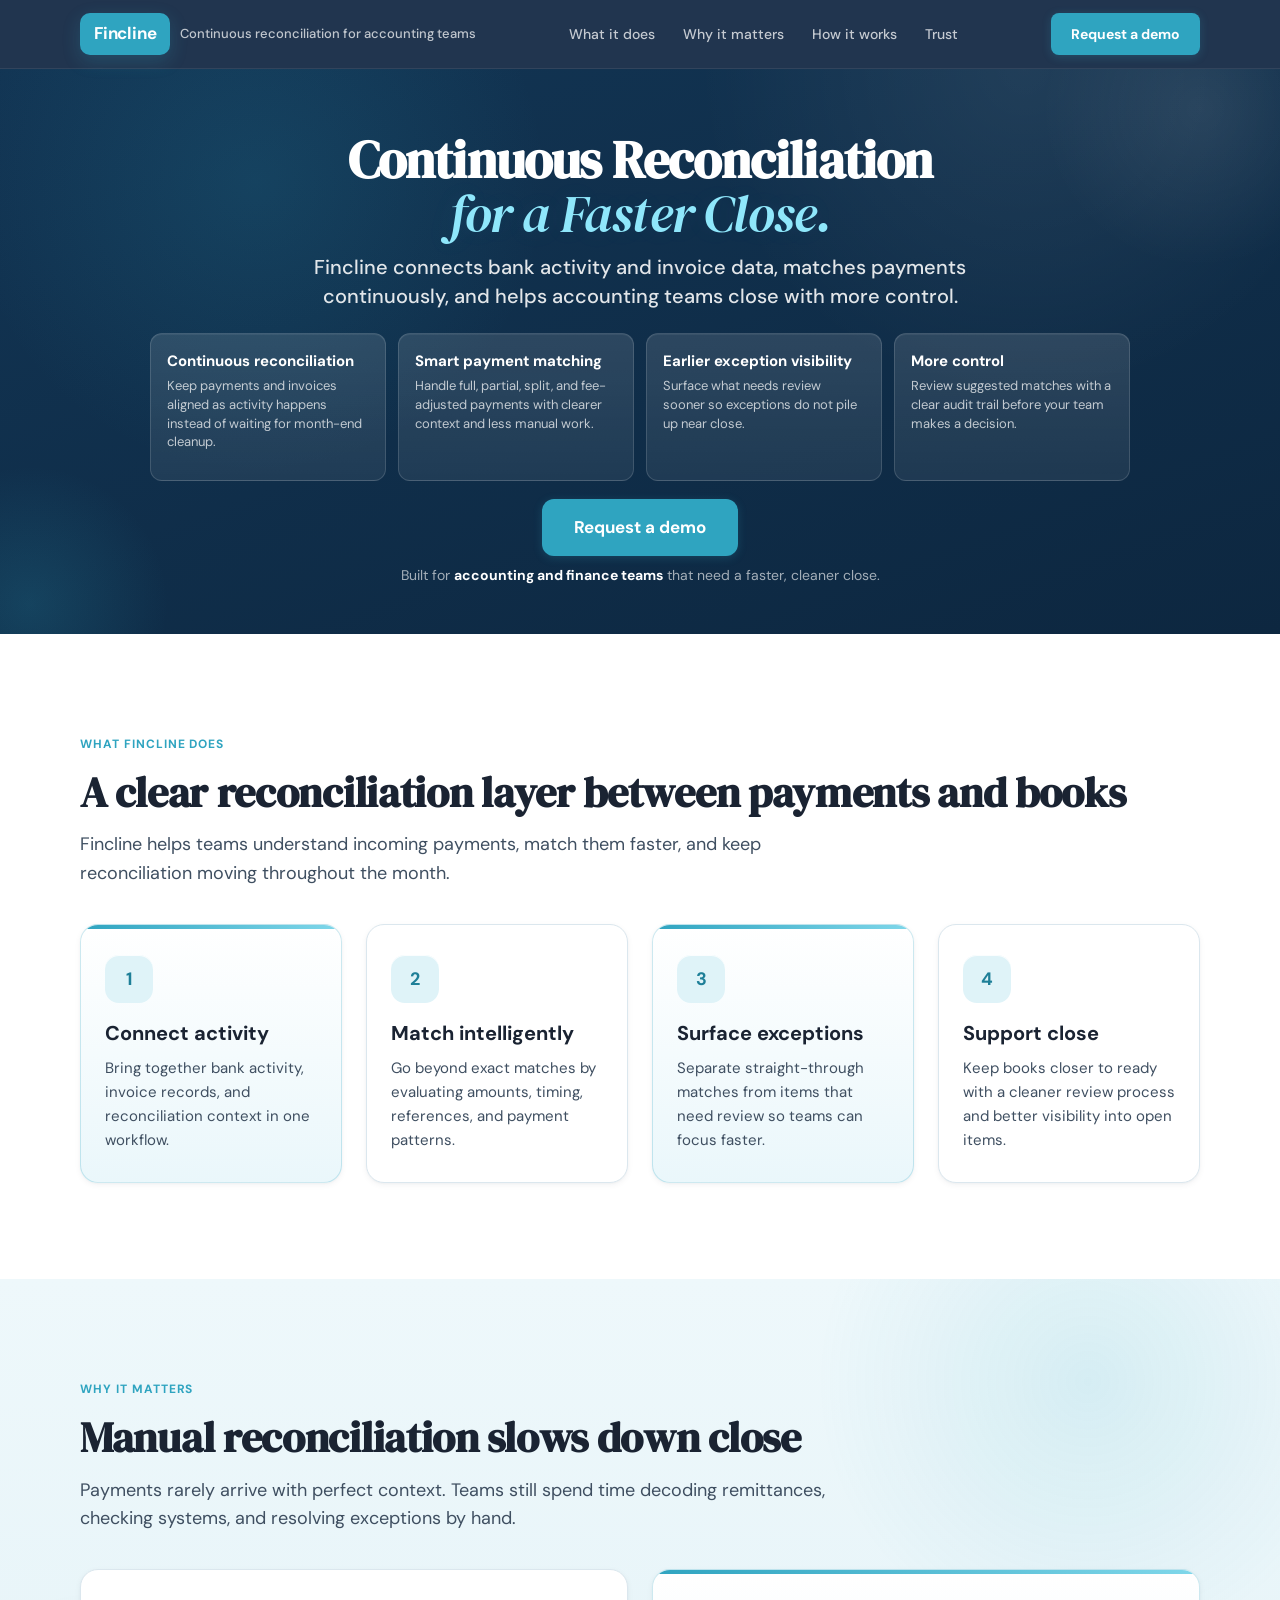
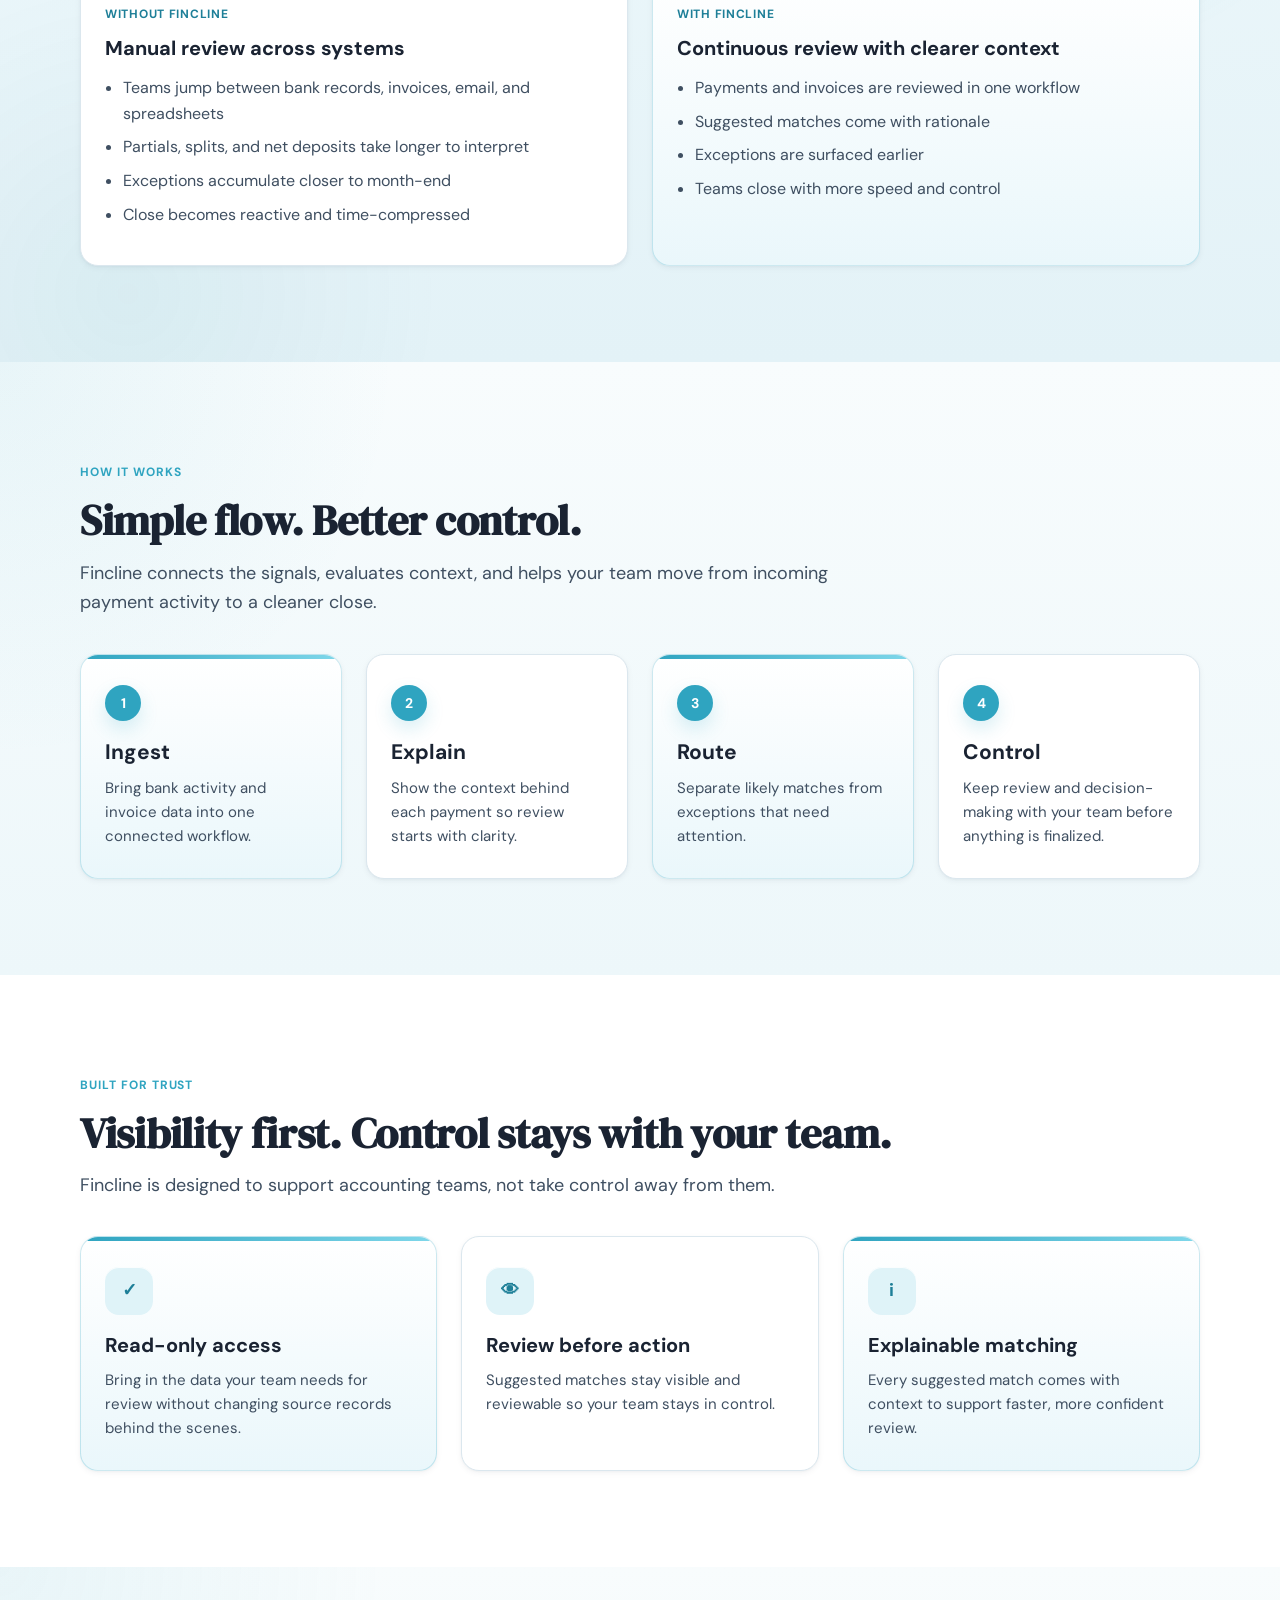
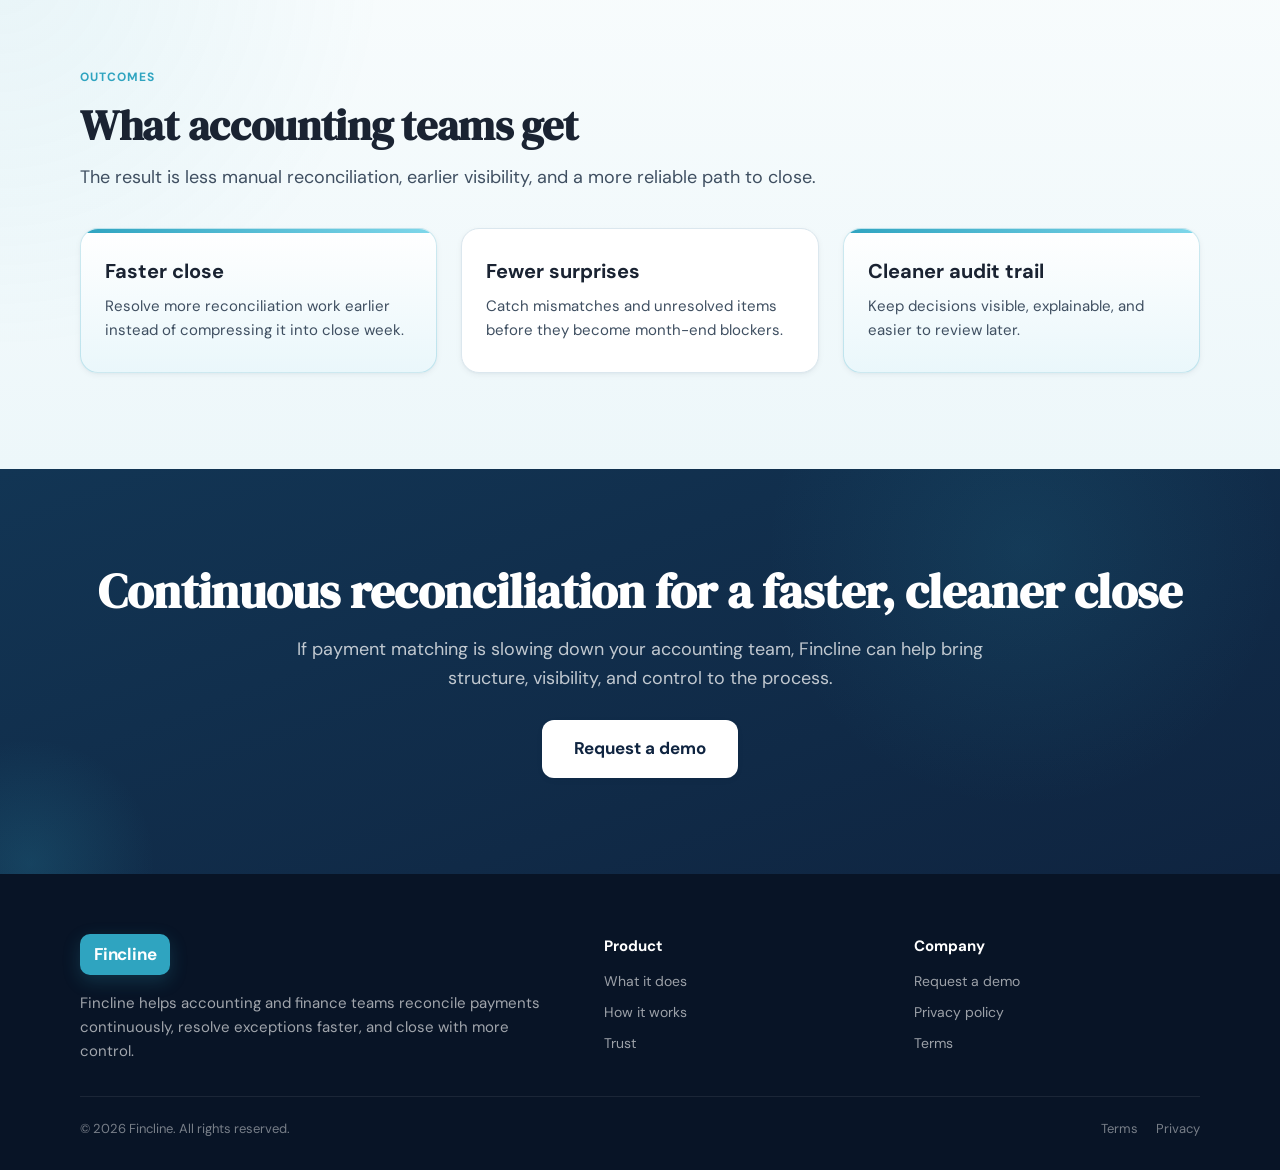
==== index.html @ 9a60cf8e "Update index.html" ====
<!DOCTYPE html>
<html lang="en">
<head>
  <meta charset="UTF-8">
  <meta name="viewport" content="width=device-width, initial-scale=1.0">
  <title>Fincline — Continuous reconciliation for accounting teams</title>
  <meta name="description" content="Fincline helps accounting and finance teams reconcile payments continuously, resolve exceptions faster, and close with more control.">
  <link rel="preconnect" href="https://fonts.googleapis.com">
  <link rel="preconnect" href="https://fonts.gstatic.com" crossorigin>
  <link href="https://fonts.googleapis.com/css2?family=DM+Sans:wght@300;400;500;600;700&family=DM+Serif+Display:ital@0;1&display=swap" rel="stylesheet">
  <style>
    :root {
      --primary:#2FA4C0;
      --primary-dark:#1E7F98;
      --primary-light:#E6F5F8;
      --primary-soft:#CDEAF1;
      --primary-soft-2:#F2FBFD;
      --primary-soft-3:#EAF7FB;

      --navy:#0f2440;
      --navy-2:#132b4b;
      --navy-3:#0d1f38;

      --white:#ffffff;
      --bg:#f7fafb;

      --text:#1a2332;
      --t2:#3f4f61;
      --t3:#6f8091;

      --border:#dbe7ee;
      --border-strong:#c8dbe5;

      --sh0:0 2px 6px rgba(11,31,55,.05),0 1px 2px rgba(11,31,55,.03);
      --sh1:0 10px 28px rgba(11,31,55,.10),0 4px 10px rgba(11,31,55,.05);
      --sh2:0 18px 42px rgba(11,31,55,.14),0 8px 20px rgba(11,31,55,.07);

      --r:12px;
      --r2:18px;
      --rs:8px;
      --max:1120px;
    }

    * { margin:0; padding:0; box-sizing:border-box; }
    html { scroll-behavior:smooth; }

    body {
      font-family:'DM Sans',-apple-system,BlinkMacSystemFont,'Segoe UI',sans-serif;
      color:var(--text);
      background:var(--white);
      font-size:16px;
      line-height:1.6;
      -webkit-font-smoothing:antialiased;
    }

    img { max-width:100%; display:block; }
    a { text-decoration:none; color:inherit; }

    .container { max-width:var(--max); margin:0 auto; }
    .section { padding:96px 5%; position:relative; }

    .section-alt {
      background:
        radial-gradient(circle at top left, rgba(47,164,192,.08), transparent 28%),
        linear-gradient(180deg, #f8fcfd 0%, #edf7fa 100%);
    }

    .section-highlight {
      background:
        radial-gradient(circle at 85% 15%, rgba(47,164,192,.12), transparent 22%),
        radial-gradient(circle at 10% 90%, rgba(30,127,152,.06), transparent 24%),
        linear-gradient(180deg, #eef8fb 0%, #e3f2f7 100%);
    }

    .section-label {
      display:inline-block;
      font-size:12px;
      font-weight:700;
      letter-spacing:.08em;
      text-transform:uppercase;
      color:var(--primary);
      margin-bottom:14px;
    }

    .section-h {
      font-family:'DM Serif Display',serif;
      font-size:42px;
      line-height:1.15;
      letter-spacing:-.3px;
      margin-bottom:14px;
      color:var(--text);
    }

    .section-sub {
      max-width:760px;
      font-size:18px;
      color:var(--t2);
    }

    nav {
      position:sticky;
      top:0;
      z-index:100;
      background:rgba(15,36,64,.92);
      backdrop-filter:blur(12px);
      border-bottom:1px solid rgba(255,255,255,.08);
      padding:0 5%;
    }

    .nav-inner {
      max-width:var(--max);
      margin:0 auto;
      height:68px;
      display:flex;
      align-items:center;
      justify-content:space-between;
      gap:24px;
    }

    .nav-logo {
      display:flex;
      align-items:center;
      gap:10px;
    }

    .nav-logo-pill {
      background:var(--primary);
      color:white;
      padding:7px 14px;
      border-radius:10px;
      font-size:17px;
      font-weight:700;
      letter-spacing:-.2px;
      box-shadow:0 6px 18px rgba(47,164,192,.22);
    }

    .nav-logo-text {
      color:rgba(255,255,255,.72);
      font-size:13px;
      font-weight:500;
    }

    .nav-links {
      display:flex;
      align-items:center;
      gap:28px;
    }

    .nav-links a {
      color:rgba(255,255,255,.74);
      font-size:14px;
      font-weight:500;
      transition:color .15s ease;
    }

    .nav-links a:hover { color:#fff; }

    .nav-cta {
      display:flex;
      align-items:center;
      gap:10px;
    }

    .btn {
      display:inline-flex;
      align-items:center;
      justify-content:center;
      gap:8px;
      padding:10px 20px;
      border-radius:var(--rs);
      font-size:14px;
      font-weight:700;
      border:none;
      transition:all .18s ease;
      cursor:pointer;
      font-family:'DM Sans',sans-serif;
      white-space:nowrap;
    }

    .btn-primary {
      background:var(--primary);
      color:#fff;
      box-shadow:0 2px 10px rgba(47,164,192,.22);
    }

    .btn-primary:hover {
      background:var(--primary-dark);
      transform:translateY(-1px);
      box-shadow:0 8px 22px rgba(47,164,192,.30);
    }

    .btn-light {
      background:#fff;
      color:var(--navy);
      box-shadow:var(--sh0);
    }

    .btn-light:hover {
      transform:translateY(-1px);
      box-shadow:var(--sh1);
    }

    .btn-xl { padding:15px 32px; font-size:17px; border-radius:var(--r); }

    .hero {
      padding:64px 5% 48px;
      background:
        radial-gradient(circle at 20% 20%, rgba(47,164,192,.14), transparent 26%),
        radial-gradient(circle at 80% 0%, rgba(255,255,255,.07), transparent 28%),
        linear-gradient(160deg, #123554 0%, #0d2740 100%);
      color:#fff;
      text-align:center;
      overflow:hidden;
      position:relative;
    }

    .hero:before {
      content:"";
      position:absolute;
      inset:auto auto -120px -120px;
      width:300px;
      height:300px;
      background:radial-gradient(circle, rgba(47,164,192,.18), transparent 65%);
      pointer-events:none;
    }

    .hero:after {
      content:"";
      position:absolute;
      top:-120px;
      right:-80px;
      width:320px;
      height:320px;
      background:radial-gradient(circle, rgba(255,255,255,.08), transparent 70%);
      pointer-events:none;
    }

    .hero-inner {
      max-width:980px;
      margin:0 auto;
      position:relative;
      z-index:1;
    }

    .hero h1 {
      font-family:'DM Serif Display',serif;
      font-size:52px;
      line-height:1.04;
      letter-spacing:-.8px;
      margin-bottom:12px;
      color:#fff;
      max-width:760px;
      margin-left:auto;
      margin-right:auto;
      text-wrap:balance;
    }

    .hero h1 em {
      font-style:italic;
      font-weight:400;
    }

    .hero-accent {
      display:inline-block;
      color:#8fe7fb;
      text-shadow:0 0 28px rgba(143,231,251,.08);
    }

    .hero-sub {
      max-width:760px;
      margin:0 auto 22px;
      font-size:20px;
      color:rgba(255,255,255,.88);
      font-weight:500;
      line-height:1.45;
    }

    .hero-sub strong { color:#fff; }

    .hero-stats {
      display:grid;
      grid-template-columns:repeat(4,1fr);
      gap:12px;
      max-width:980px;
      margin:0 auto 18px;
    }

    .stat-card {
      background:linear-gradient(180deg, rgba(255,255,255,.12) 0%, rgba(255,255,255,.07) 100%);
      border:1px solid rgba(255,255,255,.14);
      border-radius:var(--r);
      padding:18px 16px;
      text-align:left;
      box-shadow:inset 0 1px 0 rgba(255,255,255,.06);
      min-height:148px;
    }

    .stat-card h3 {
      color:#fff;
      font-size:15px;
      font-weight:700;
      margin-bottom:6px;
      line-height:1.25;
    }

    .stat-card p {
      color:rgba(255,255,255,.72);
      font-size:13px;
      line-height:1.45;
    }

    .hero-cta-lower {
      display:flex;
      flex-direction:column;
      align-items:center;
      justify-content:center;
      gap:10px;
      margin-top:6px;
    }

    .hero-note {
      color:rgba(255,255,255,.62);
      font-size:14px;
      line-height:1.4;
    }

    .hero-note strong {
      color:#fff;
      font-weight:700;
    }

    .grid-4,
    .grid-3,
    .footer-top,
    .compare-grid {
      display:grid;
      gap:24px;
      margin-top:36px;
    }

    .grid-4 { grid-template-columns:repeat(4,1fr); }
    .grid-3 { grid-template-columns:repeat(3,1fr); }
    .compare-grid { grid-template-columns:repeat(2,1fr); }

    .card,
    .compare-box {
      position:relative;
      overflow:hidden;
      transition:all .22s ease;
      background:#fff;
      border:1px solid var(--border);
      border-radius:var(--r2);
      padding:30px 24px;
      box-shadow:var(--sh0);
    }

    .card:hover,
    .compare-box:hover {
      box-shadow:var(--sh2);
      transform:translateY(-3px);
      border-color:rgba(47,164,192,.30);
    }

    .card-tint,
    .compare-tint {
      background:linear-gradient(180deg, #ffffff 0%, var(--primary-soft-3) 100%);
      border-color:rgba(47,164,192,.24);
    }

    .card-tint:before,
    .compare-tint:before {
      content:"";
      position:absolute;
      top:0;
      left:0;
      right:0;
      height:4px;
      background:linear-gradient(90deg, var(--primary) 0%, #7fd7ea 100%);
    }

    .card-icon {
      width:48px;
      height:48px;
      border-radius:14px;
      background:#dff3f8;
      color:var(--primary-dark);
      display:flex;
      align-items:center;
      justify-content:center;
      font-size:18px;
      margin-bottom:18px;
      font-weight:700;
      box-shadow:inset 0 1px 0 rgba(255,255,255,.85);
    }

    .card h3,
    .compare-box h3 {
      font-size:20px;
      line-height:1.25;
      margin-bottom:10px;
      color:var(--text);
    }

    .card p,
    .compare-box p {
      color:var(--t2);
      font-size:15px;
    }

    .steps-row {
      display:grid;
      grid-template-columns:repeat(4,1fr);
      gap:24px;
      margin-top:38px;
    }

    .step {
      background:#fff;
      border:1px solid var(--border);
      border-radius:var(--r2);
      padding:30px 24px;
      box-shadow:var(--sh0);
      transition:all .22s ease;
      position:relative;
      overflow:hidden;
    }

    .step:hover {
      box-shadow:var(--sh2);
      transform:translateY(-3px);
      border-color:rgba(47,164,192,.30);
    }

    .step.step-tint {
      background:linear-gradient(180deg, #ffffff 0%, var(--primary-soft-3) 100%);
      border-color:rgba(47,164,192,.24);
    }

    .step.step-tint:before {
      content:"";
      position:absolute;
      top:0;
      left:0;
      right:0;
      height:4px;
      background:linear-gradient(90deg, var(--primary) 0%, #7fd7ea 100%);
    }

    .step-num {
      width:36px;
      height:36px;
      border-radius:999px;
      background:var(--primary);
      color:#fff;
      display:flex;
      align-items:center;
      justify-content:center;
      font-size:14px;
      font-weight:700;
      margin-bottom:18px;
      box-shadow:0 8px 18px rgba(47,164,192,.18);
    }

    .step h3 {
      font-size:21px;
      margin-bottom:10px;
      line-height:1.25;
    }

    .step p {
      color:var(--t2);
      font-size:15px;
    }

    .compare-tag {
      display:inline-block;
      font-size:12px;
      font-weight:700;
      letter-spacing:.06em;
      text-transform:uppercase;
      margin-bottom:12px;
      color:var(--primary-dark);
    }

    .compare-box ul {
      padding-left:18px;
      margin-top:14px;
      color:var(--t2);
    }

    .compare-box li {
      margin-bottom:8px;
    }

    .cta-band {
      padding:96px 5%;
      background:
        radial-gradient(circle at 80% 20%, rgba(47,164,192,.12), transparent 24%),
        linear-gradient(160deg, #123554 0%, #0f2440 100%);
      color:#fff;
      text-align:center;
      position:relative;
      overflow:hidden;
    }

    .cta-band:before {
      content:"";
      position:absolute;
      left:-100px;
      bottom:-120px;
      width:260px;
      height:260px;
      background:radial-gradient(circle, rgba(47,164,192,.18), transparent 68%);
      pointer-events:none;
    }

    .cta-band h2 {
      font-family:'DM Serif Display',serif;
      font-size:48px;
      line-height:1.12;
      margin-bottom:16px;
      position:relative;
      z-index:1;
    }

    .cta-band p {
      max-width:700px;
      margin:0 auto 28px;
      color:rgba(255,255,255,.74);
      font-size:18px;
      position:relative;
      z-index:1;
    }

    .cta-band .btn {
      position:relative;
      z-index:1;
    }

    footer {
      background:#081426;
      color:#fff;
      padding:60px 5% 30px;
    }

    .footer-inner {
      max-width:var(--max);
      margin:0 auto;
    }

    .footer-top {
      grid-template-columns:1.4fr .8fr .8fr;
      align-items:start;
      margin-top:0;
      margin-bottom:32px;
    }

    .footer-brand p {
      max-width:460px;
      margin-top:16px;
      color:rgba(255,255,255,.62);
      font-size:15px;
    }

    .footer-links h4 {
      font-size:15px;
      margin-bottom:12px;
      color:#fff;
    }

    .footer-links a {
      display:block;
      color:rgba(255,255,255,.6);
      margin-bottom:9px;
      font-size:14px;
      transition:color .15s ease;
    }

    .footer-links a:hover { color:#fff; }

    .footer-bottom {
      border-top:1px solid rgba(255,255,255,.08);
      padding-top:22px;
      display:flex;
      align-items:center;
      justify-content:space-between;
      gap:14px;
      flex-wrap:wrap;
      color:rgba(255,255,255,.45);
      font-size:13px;
    }

    .footer-bottom-links {
      display:flex;
      gap:18px;
      flex-wrap:wrap;
    }

    @media (max-width:1024px) {
      .hero h1 { font-size:46px; }
      .hero-stats,
      .grid-4,
      .grid-3,
      .steps-row,
      .footer-top,
      .compare-grid { grid-template-columns:1fr 1fr; }
    }

    @media (max-width:768px) {
      nav { padding:0 4%; }
      .nav-links,
      .nav-logo-text { display:none; }

      .section,
      .cta-band,
      .hero {
        padding-left:4%;
        padding-right:4%;
      }

      .section {
        padding-top:76px;
        padding-bottom:76px;
      }

      .hero {
        padding-top:56px;
        padding-bottom:44px;
      }

      .hero h1 { font-size:36px; }
      .hero-sub { font-size:18px; }
      .section-sub,
      .cta-band p { font-size:17px; }
      .section-h,
      .cta-band h2 { font-size:34px; }

      .hero-stats,
      .grid-4,
      .grid-3,
      .steps-row,
      .footer-top,
      .compare-grid { grid-template-columns:1fr; }

      .hero-cta-lower .btn { width:100%; }

      .stat-card {
        min-height:auto;
        padding:18px 16px;
      }
    }
  </style>
</head>
<body>

  <nav>
    <div class="nav-inner">
      <a href="index.html" class="nav-logo" aria-label="Fincline home">
        <span class="nav-logo-pill">Fincline</span>
        <span class="nav-logo-text">Continuous reconciliation for accounting teams</span>
      </a>
      <div class="nav-links">
        <a href="#what">What it does</a>
        <a href="#why">Why it matters</a>
        <a href="#how">How it works</a>
        <a href="#trust">Trust</a>
      </div>
      <div class="nav-cta">
        <a href="mailto:hello@fincline.com" class="btn btn-primary">Request a demo</a>
      </div>
    </div>
  </nav>

  <header class="hero">
    <div class="hero-inner">
      <h1>
        Continuous Reconciliation<br>
        <span class="hero-accent"><em>for a Faster Close.</em></span>
      </h1>

      <p class="hero-sub">
        Fincline connects bank activity and invoice data, matches payments continuously, and helps accounting teams close with more control.
      </p>

      <div class="hero-stats">
        <div class="stat-card">
          <h3>Continuous reconciliation</h3>
          <p>Keep payments and invoices aligned as activity happens instead of waiting for month-end cleanup.</p>
        </div>
        <div class="stat-card">
          <h3>Smart payment matching</h3>
          <p>Handle full, partial, split, and fee-adjusted payments with clearer context and less manual work.</p>
        </div>
        <div class="stat-card">
          <h3>Earlier exception visibility</h3>
          <p>Surface what needs review sooner so exceptions do not pile up near close.</p>
        </div>
        <div class="stat-card">
          <h3>More control</h3>
          <p>Review suggested matches with a clear audit trail before your team makes a decision.</p>
        </div>
      </div>

      <div class="hero-cta-lower">
        <a href="mailto:hello@fincline.com" class="btn btn-primary btn-xl">Request a demo</a>
        <div class="hero-note">
          Built for <strong>accounting and finance teams</strong> that need a faster, cleaner close.
        </div>
      </div>
    </div>
  </header>

  <section class="section" id="what">
    <div class="container">
      <div class="section-label">What Fincline Does</div>
      <h2 class="section-h">A clear reconciliation layer between payments and books</h2>
      <p class="section-sub">
        Fincline helps teams understand incoming payments, match them faster, and keep reconciliation moving throughout the month.
      </p>

      <div class="grid-4">
        <div class="card card-tint">
          <div class="card-icon">1</div>
          <h3>Connect activity</h3>
          <p>Bring together bank activity, invoice records, and reconciliation context in one workflow.</p>
        </div>
        <div class="card">
          <div class="card-icon">2</div>
          <h3>Match intelligently</h3>
          <p>Go beyond exact matches by evaluating amounts, timing, references, and payment patterns.</p>
        </div>
        <div class="card card-tint">
          <div class="card-icon">3</div>
          <h3>Surface exceptions</h3>
          <p>Separate straight-through matches from items that need review so teams can focus faster.</p>
        </div>
        <div class="card">
          <div class="card-icon">4</div>
          <h3>Support close</h3>
          <p>Keep books closer to ready with a cleaner review process and better visibility into open items.</p>
        </div>
      </div>
    </div>
  </section>

  <section class="section section-highlight" id="why">
    <div class="container">
      <div class="section-label">Why It Matters</div>
      <h2 class="section-h">Manual reconciliation slows down close</h2>
      <p class="section-sub">
        Payments rarely arrive with perfect context. Teams still spend time decoding remittances, checking systems, and resolving exceptions by hand.
      </p>

      <div class="compare-grid">
        <div class="compare-box">
          <span class="compare-tag">Without Fincline</span>
          <h3>Manual review across systems</h3>
          <ul>
            <li>Teams jump between bank records, invoices, email, and spreadsheets</li>
            <li>Partials, splits, and net deposits take longer to interpret</li>
            <li>Exceptions accumulate closer to month-end</li>
            <li>Close becomes reactive and time-compressed</li>
          </ul>
        </div>
        <div class="compare-box compare-tint">
          <span class="compare-tag">With Fincline</span>
          <h3>Continuous review with clearer context</h3>
          <ul>
            <li>Payments and invoices are reviewed in one workflow</li>
            <li>Suggested matches come with rationale</li>
            <li>Exceptions are surfaced earlier</li>
            <li>Teams close with more speed and control</li>
          </ul>
        </div>
      </div>
    </div>
  </section>

  <section class="section section-alt" id="how">
    <div class="container">
      <div class="section-label">How It Works</div>
      <h2 class="section-h">Simple flow. Better control.</h2>
      <p class="section-sub">
        Fincline connects the signals, evaluates context, and helps your team move from incoming payment activity to a cleaner close.
      </p>

      <div class="steps-row">
        <div class="step step-tint">
          <div class="step-num">1</div>
          <h3>Ingest</h3>
          <p>Bring bank activity and invoice data into one connected workflow.</p>
        </div>
        <div class="step">
          <div class="step-num">2</div>
          <h3>Explain</h3>
          <p>Show the context behind each payment so review starts with clarity.</p>
        </div>
        <div class="step step-tint">
          <div class="step-num">3</div>
          <h3>Route</h3>
          <p>Separate likely matches from exceptions that need attention.</p>
        </div>
        <div class="step">
          <div class="step-num">4</div>
          <h3>Control</h3>
          <p>Keep review and decision-making with your team before anything is finalized.</p>
        </div>
      </div>
    </div>
  </section>

  <section class="section" id="trust">
    <div class="container">
      <div class="section-label">Built for Trust</div>
      <h2 class="section-h">Visibility first. Control stays with your team.</h2>
      <p class="section-sub">
        Fincline is designed to support accounting teams, not take control away from them.
      </p>

      <div class="grid-3">
        <div class="card card-tint">
          <div class="card-icon">✓</div>
          <h3>Read-only access</h3>
          <p>Bring in the data your team needs for review without changing source records behind the scenes.</p>
        </div>
        <div class="card">
          <div class="card-icon">👁</div>
          <h3>Review before action</h3>
          <p>Suggested matches stay visible and reviewable so your team stays in control.</p>
        </div>
        <div class="card card-tint">
          <div class="card-icon">i</div>
          <h3>Explainable matching</h3>
          <p>Every suggested match comes with context to support faster, more confident review.</p>
        </div>
      </div>
    </div>
  </section>

  <section class="section section-alt" id="outcomes">
    <div class="container">
      <div class="section-label">Outcomes</div>
      <h2 class="section-h">What accounting teams get</h2>
      <p class="section-sub">
        The result is less manual reconciliation, earlier visibility, and a more reliable path to close.
      </p>

      <div class="grid-3">
        <div class="card card-tint">
          <h3>Faster close</h3>
          <p>Resolve more reconciliation work earlier instead of compressing it into close week.</p>
        </div>
        <div class="card">
          <h3>Fewer surprises</h3>
          <p>Catch mismatches and unresolved items before they become month-end blockers.</p>
        </div>
        <div class="card card-tint">
          <h3>Cleaner audit trail</h3>
          <p>Keep decisions visible, explainable, and easier to review later.</p>
        </div>
      </div>
    </div>
  </section>

  <section class="cta-band">
    <h2>Continuous reconciliation for a faster, cleaner close</h2>
    <p>
      If payment matching is slowing down your accounting team, Fincline can help bring structure, visibility, and control to the process.
    </p>
    <a href="mailto:hello@fincline.com" class="btn btn-light btn-xl">Request a demo</a>
  </section>

  <footer>
    <div class="footer-inner">
      <div class="footer-top">
        <div class="footer-brand">
          <div class="nav-logo-pill" style="display:inline-block;">Fincline</div>
          <p>
            Fincline helps accounting and finance teams reconcile payments continuously, resolve exceptions faster, and close with more control.
          </p>
        </div>
        <div class="footer-links">
          <h4>Product</h4>
          <a href="#what">What it does</a>
          <a href="#how">How it works</a>
          <a href="#trust">Trust</a>
        </div>
        <div class="footer-links">
          <h4>Company</h4>
          <a href="mailto:hello@fincline.com">Request a demo</a>
          <a href="#">Privacy policy</a>
          <a href="#">Terms</a>
        </div>
      </div>

      <div class="footer-bottom">
        <span>© 2026 Fincline. All rights reserved.</span>
        <div class="footer-bottom-links">
          <a href="#">Terms</a>
          <a href="#">Privacy</a>
        </div>
      </div>
    </div>
  </footer>

</body>
</html>
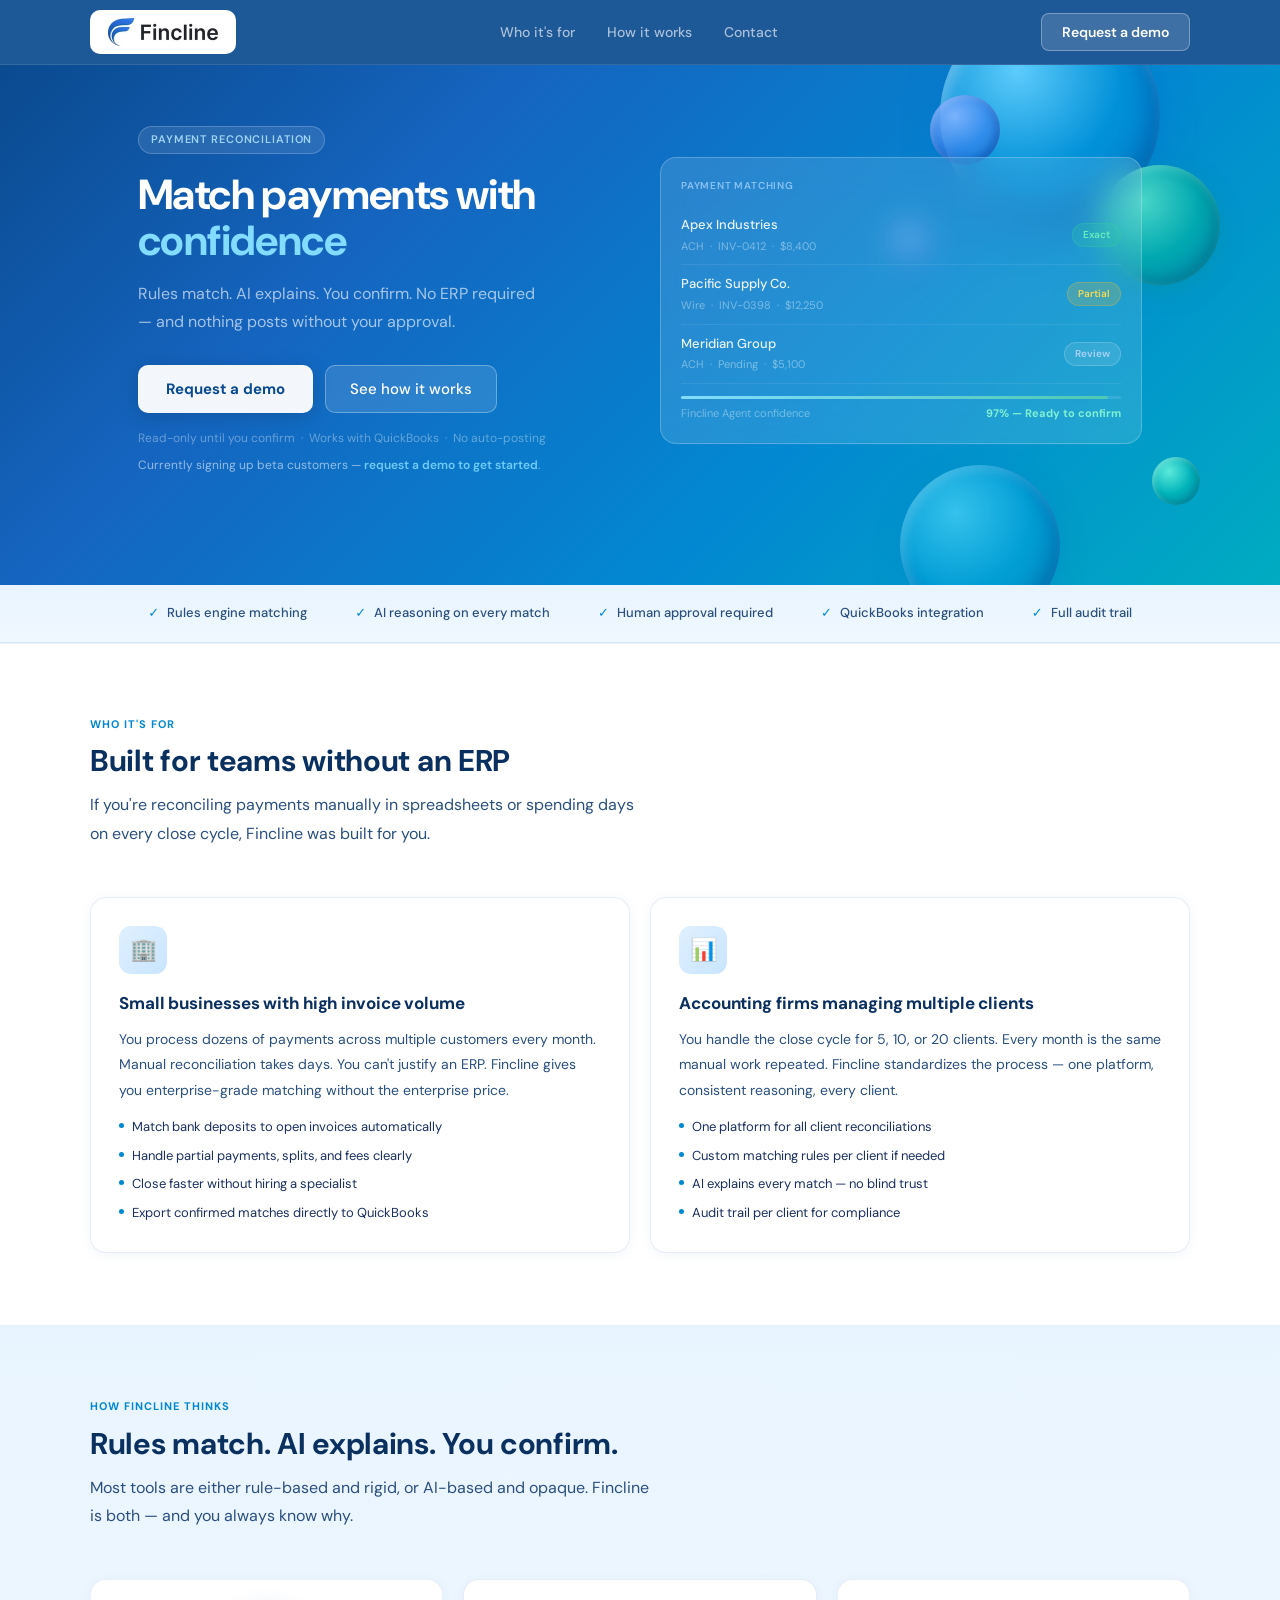
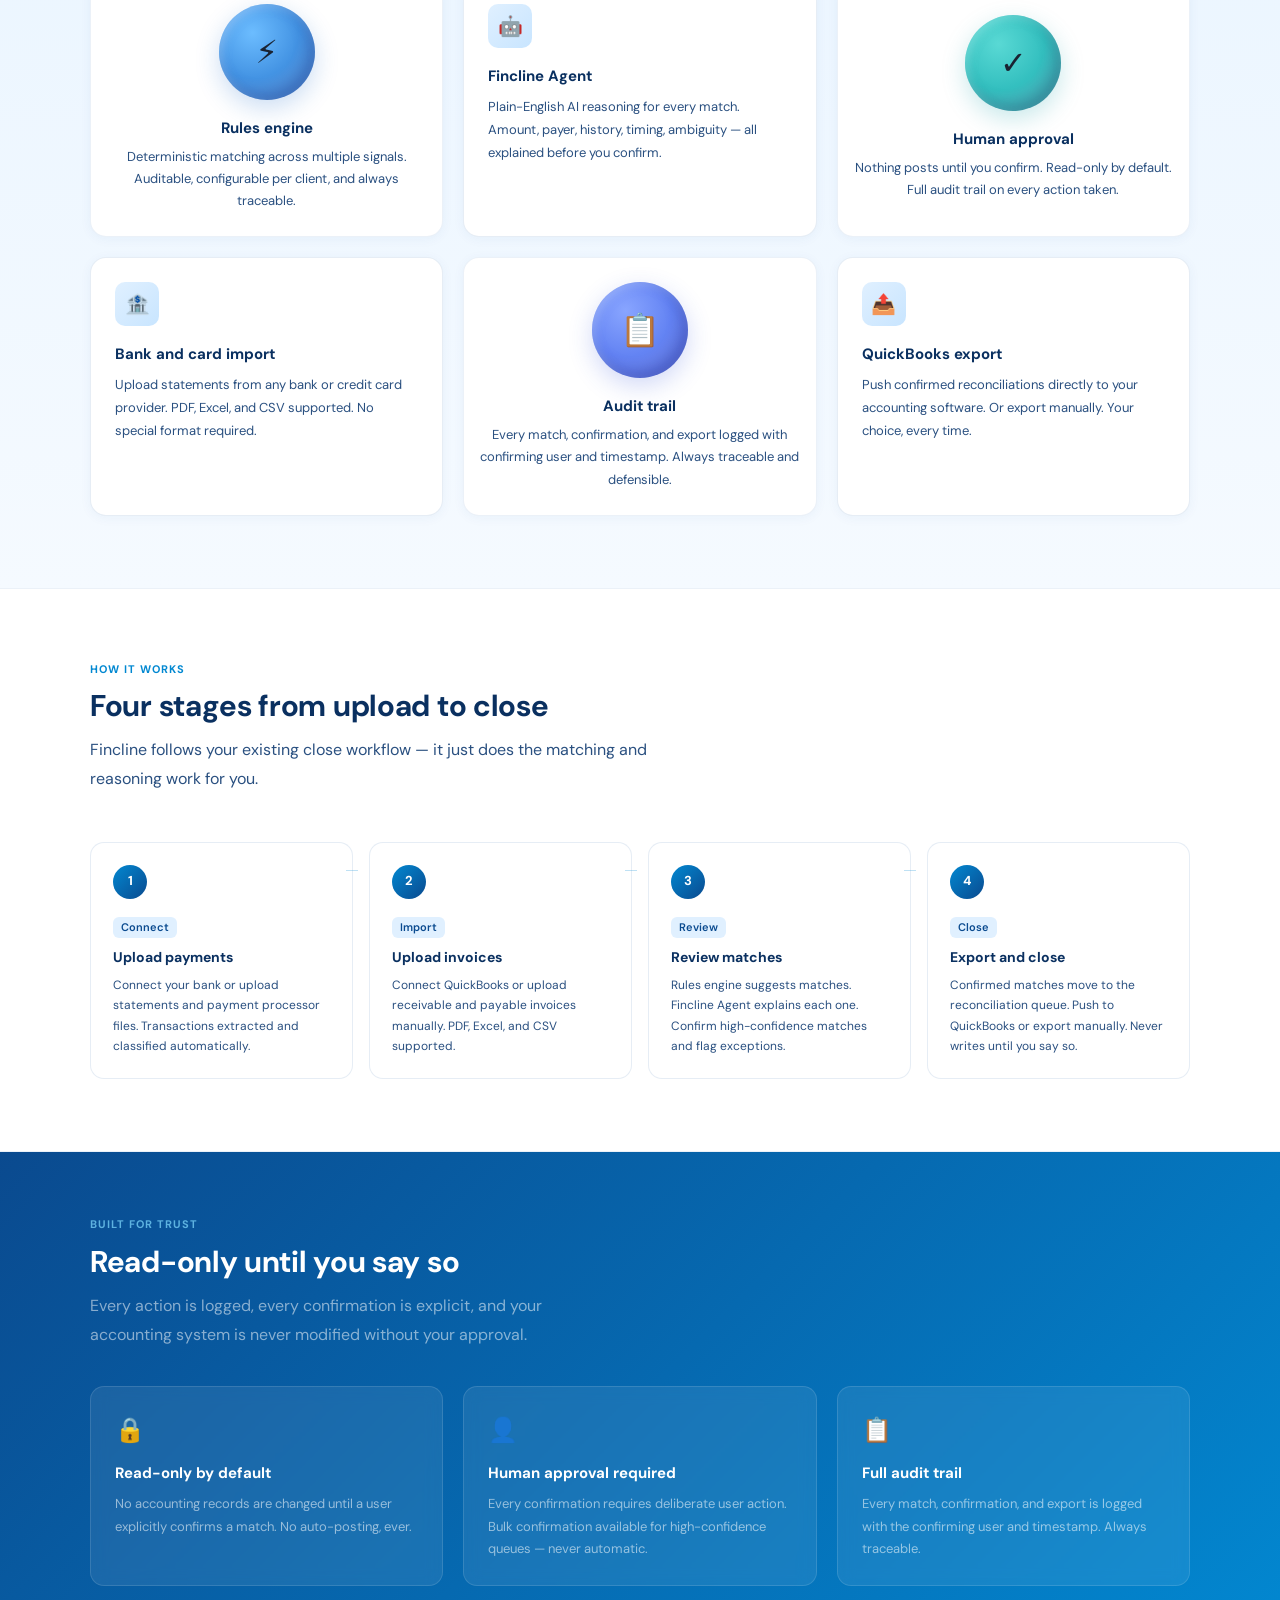
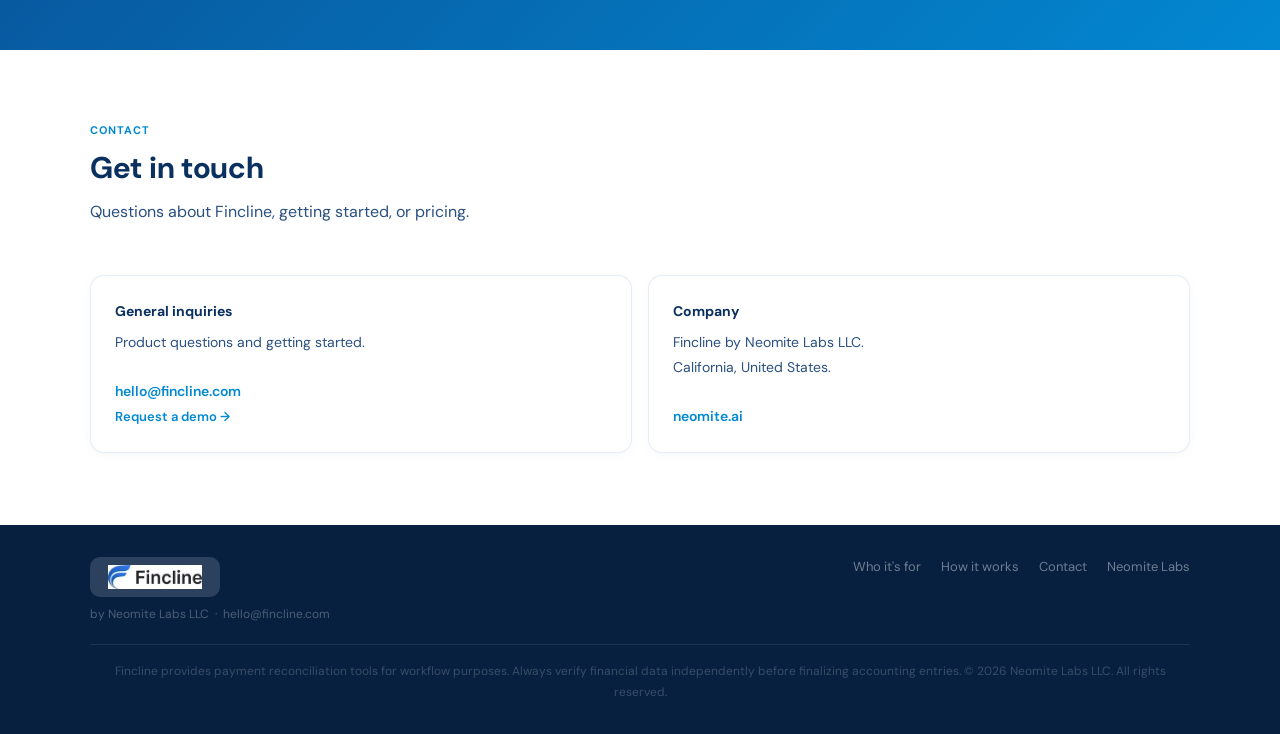
==== commit 0935b4ee: "Add files via upload" ====
--- a/index.html
+++ b/index.html
@@ -1,907 +1,414 @@
 <!DOCTYPE html>
 <html lang="en">
 <head>
-  <meta charset="UTF-8">
-  <meta name="viewport" content="width=device-width, initial-scale=1.0">
-  <title>Fincline — Continuous reconciliation for accounting teams</title>
-  <meta name="description" content="Fincline helps accounting and finance teams reconcile payments continuously, resolve exceptions faster, and close with more control.">
-  <link rel="preconnect" href="https://fonts.googleapis.com">
-  <link rel="preconnect" href="https://fonts.gstatic.com" crossorigin>
-  <link href="https://fonts.googleapis.com/css2?family=DM+Sans:wght@300;400;500;600;700&family=DM+Serif+Display:ital@0;1&display=swap" rel="stylesheet">
-  <style>
-    :root {
-      --primary:#2FA4C0;
-      --primary-dark:#1E7F98;
-      --primary-light:#E6F5F8;
-      --primary-soft:#CDEAF1;
-      --primary-soft-2:#F2FBFD;
-      --primary-soft-3:#EAF7FB;
-
-      --navy:#0f2440;
-      --navy-2:#132b4b;
-      --navy-3:#0d1f38;
-
-      --white:#ffffff;
-      --bg:#f7fafb;
-
-      --text:#1a2332;
-      --t2:#3f4f61;
-      --t3:#6f8091;
-
-      --border:#dbe7ee;
-      --border-strong:#c8dbe5;
-
-      --sh0:0 2px 6px rgba(11,31,55,.05),0 1px 2px rgba(11,31,55,.03);
-      --sh1:0 10px 28px rgba(11,31,55,.10),0 4px 10px rgba(11,31,55,.05);
-      --sh2:0 18px 42px rgba(11,31,55,.14),0 8px 20px rgba(11,31,55,.07);
-
-      --r:12px;
-      --r2:18px;
-      --rs:8px;
-      --max:1120px;
-    }
-
-    * { margin:0; padding:0; box-sizing:border-box; }
-    html { scroll-behavior:smooth; }
-
-    body {
-      font-family:'DM Sans',-apple-system,BlinkMacSystemFont,'Segoe UI',sans-serif;
-      color:var(--text);
-      background:var(--white);
-      font-size:16px;
-      line-height:1.6;
-      -webkit-font-smoothing:antialiased;
-    }
-
-    img { max-width:100%; display:block; }
-    a { text-decoration:none; color:inherit; }
-
-    .container { max-width:var(--max); margin:0 auto; }
-    .section { padding:96px 5%; position:relative; }
-
-    .section-alt {
-      background:
-        radial-gradient(circle at top left, rgba(47,164,192,.08), transparent 28%),
-        linear-gradient(180deg, #f8fcfd 0%, #edf7fa 100%);
-    }
-
-    .section-highlight {
-      background:
-        radial-gradient(circle at 85% 15%, rgba(47,164,192,.12), transparent 22%),
-        radial-gradient(circle at 10% 90%, rgba(30,127,152,.06), transparent 24%),
-        linear-gradient(180deg, #eef8fb 0%, #e3f2f7 100%);
-    }
-
-    .section-label {
-      display:inline-block;
-      font-size:12px;
-      font-weight:700;
-      letter-spacing:.08em;
-      text-transform:uppercase;
-      color:var(--primary);
-      margin-bottom:14px;
-    }
-
-    .section-h {
-      font-family:'DM Serif Display',serif;
-      font-size:42px;
-      line-height:1.15;
-      letter-spacing:-.3px;
-      margin-bottom:14px;
-      color:var(--text);
-    }
-
-    .section-sub {
-      max-width:760px;
-      font-size:18px;
-      color:var(--t2);
-    }
-
-    nav {
-      position:sticky;
-      top:0;
-      z-index:100;
-      background:rgba(15,36,64,.92);
-      backdrop-filter:blur(12px);
-      border-bottom:1px solid rgba(255,255,255,.08);
-      padding:0 5%;
-    }
-
-    .nav-inner {
-      max-width:var(--max);
-      margin:0 auto;
-      height:68px;
-      display:flex;
-      align-items:center;
-      justify-content:space-between;
-      gap:24px;
-    }
-
-    .nav-logo {
-      display:flex;
-      align-items:center;
-      gap:10px;
-    }
-
-    .nav-logo-pill {
-      background:var(--primary);
-      color:white;
-      padding:7px 14px;
-      border-radius:10px;
-      font-size:17px;
-      font-weight:700;
-      letter-spacing:-.2px;
-      box-shadow:0 6px 18px rgba(47,164,192,.22);
-    }
-
-    .nav-logo-text {
-      color:rgba(255,255,255,.72);
-      font-size:13px;
-      font-weight:500;
-    }
-
-    .nav-links {
-      display:flex;
-      align-items:center;
-      gap:28px;
-    }
-
-    .nav-links a {
-      color:rgba(255,255,255,.74);
-      font-size:14px;
-      font-weight:500;
-      transition:color .15s ease;
-    }
-
-    .nav-links a:hover { color:#fff; }
-
-    .nav-cta {
-      display:flex;
-      align-items:center;
-      gap:10px;
-    }
-
-    .btn {
-      display:inline-flex;
-      align-items:center;
-      justify-content:center;
-      gap:8px;
-      padding:10px 20px;
-      border-radius:var(--rs);
-      font-size:14px;
-      font-weight:700;
-      border:none;
-      transition:all .18s ease;
-      cursor:pointer;
-      font-family:'DM Sans',sans-serif;
-      white-space:nowrap;
-    }
-
-    .btn-primary {
-      background:var(--primary);
-      color:#fff;
-      box-shadow:0 2px 10px rgba(47,164,192,.22);
-    }
-
-    .btn-primary:hover {
-      background:var(--primary-dark);
-      transform:translateY(-1px);
-      box-shadow:0 8px 22px rgba(47,164,192,.30);
-    }
-
-    .btn-light {
-      background:#fff;
-      color:var(--navy);
-      box-shadow:var(--sh0);
-    }
-
-    .btn-light:hover {
-      transform:translateY(-1px);
-      box-shadow:var(--sh1);
-    }
-
-    .btn-xl { padding:15px 32px; font-size:17px; border-radius:var(--r); }
-
-    .hero {
-      padding:64px 5% 48px;
-      background:
-        radial-gradient(circle at 20% 20%, rgba(47,164,192,.14), transparent 26%),
-        radial-gradient(circle at 80% 0%, rgba(255,255,255,.07), transparent 28%),
-        linear-gradient(160deg, #123554 0%, #0d2740 100%);
-      color:#fff;
-      text-align:center;
-      overflow:hidden;
-      position:relative;
-    }
-
-    .hero:before {
-      content:"";
-      position:absolute;
-      inset:auto auto -120px -120px;
-      width:300px;
-      height:300px;
-      background:radial-gradient(circle, rgba(47,164,192,.18), transparent 65%);
-      pointer-events:none;
-    }
-
-    .hero:after {
-      content:"";
-      position:absolute;
-      top:-120px;
-      right:-80px;
-      width:320px;
-      height:320px;
-      background:radial-gradient(circle, rgba(255,255,255,.08), transparent 70%);
-      pointer-events:none;
-    }
-
-    .hero-inner {
-      max-width:980px;
-      margin:0 auto;
-      position:relative;
-      z-index:1;
-    }
-
-    .hero h1 {
-      font-family:'DM Serif Display',serif;
-      font-size:52px;
-      line-height:1.04;
-      letter-spacing:-.8px;
-      margin-bottom:12px;
-      color:#fff;
-      max-width:760px;
-      margin-left:auto;
-      margin-right:auto;
-      text-wrap:balance;
-    }
-
-    .hero h1 em {
-      font-style:italic;
-      font-weight:400;
-    }
-
-    .hero-accent {
-      display:inline-block;
-      color:#8fe7fb;
-      text-shadow:0 0 28px rgba(143,231,251,.08);
-    }
-
-    .hero-sub {
-      max-width:760px;
-      margin:0 auto 22px;
-      font-size:20px;
-      color:rgba(255,255,255,.88);
-      font-weight:500;
-      line-height:1.45;
-    }
-
-    .hero-sub strong { color:#fff; }
-
-    .hero-stats {
-      display:grid;
-      grid-template-columns:repeat(4,1fr);
-      gap:12px;
-      max-width:980px;
-      margin:0 auto 18px;
-    }
-
-    .stat-card {
-      background:linear-gradient(180deg, rgba(255,255,255,.12) 0%, rgba(255,255,255,.07) 100%);
-      border:1px solid rgba(255,255,255,.14);
-      border-radius:var(--r);
-      padding:18px 16px;
-      text-align:left;
-      box-shadow:inset 0 1px 0 rgba(255,255,255,.06);
-      min-height:148px;
-    }
-
-    .stat-card h3 {
-      color:#fff;
-      font-size:15px;
-      font-weight:700;
-      margin-bottom:6px;
-      line-height:1.25;
-    }
-
-    .stat-card p {
-      color:rgba(255,255,255,.72);
-      font-size:13px;
-      line-height:1.45;
-    }
-
-    .hero-cta-lower {
-      display:flex;
-      flex-direction:column;
-      align-items:center;
-      justify-content:center;
-      gap:10px;
-      margin-top:6px;
-    }
-
-    .hero-note {
-      color:rgba(255,255,255,.62);
-      font-size:14px;
-      line-height:1.4;
-    }
-
-    .hero-note strong {
-      color:#fff;
-      font-weight:700;
-    }
-
-    .grid-4,
-    .grid-3,
-    .footer-top,
-    .compare-grid {
-      display:grid;
-      gap:24px;
-      margin-top:36px;
-    }
-
-    .grid-4 { grid-template-columns:repeat(4,1fr); }
-    .grid-3 { grid-template-columns:repeat(3,1fr); }
-    .compare-grid { grid-template-columns:repeat(2,1fr); }
-
-    .card,
-    .compare-box {
-      position:relative;
-      overflow:hidden;
-      transition:all .22s ease;
-      background:#fff;
-      border:1px solid var(--border);
-      border-radius:var(--r2);
-      padding:30px 24px;
-      box-shadow:var(--sh0);
-    }
-
-    .card:hover,
-    .compare-box:hover {
-      box-shadow:var(--sh2);
-      transform:translateY(-3px);
-      border-color:rgba(47,164,192,.30);
-    }
-
-    .card-tint,
-    .compare-tint {
-      background:linear-gradient(180deg, #ffffff 0%, var(--primary-soft-3) 100%);
-      border-color:rgba(47,164,192,.24);
-    }
-
-    .card-tint:before,
-    .compare-tint:before {
-      content:"";
-      position:absolute;
-      top:0;
-      left:0;
-      right:0;
-      height:4px;
-      background:linear-gradient(90deg, var(--primary) 0%, #7fd7ea 100%);
-    }
-
-    .card-icon {
-      width:48px;
-      height:48px;
-      border-radius:14px;
-      background:#dff3f8;
-      color:var(--primary-dark);
-      display:flex;
-      align-items:center;
-      justify-content:center;
-      font-size:18px;
-      margin-bottom:18px;
-      font-weight:700;
-      box-shadow:inset 0 1px 0 rgba(255,255,255,.85);
-    }
-
-    .card h3,
-    .compare-box h3 {
-      font-size:20px;
-      line-height:1.25;
-      margin-bottom:10px;
-      color:var(--text);
-    }
-
-    .card p,
-    .compare-box p {
-      color:var(--t2);
-      font-size:15px;
-    }
-
-    .steps-row {
-      display:grid;
-      grid-template-columns:repeat(4,1fr);
-      gap:24px;
-      margin-top:38px;
-    }
-
-    .step {
-      background:#fff;
-      border:1px solid var(--border);
-      border-radius:var(--r2);
-      padding:30px 24px;
-      box-shadow:var(--sh0);
-      transition:all .22s ease;
-      position:relative;
-      overflow:hidden;
-    }
-
-    .step:hover {
-      box-shadow:var(--sh2);
-      transform:translateY(-3px);
-      border-color:rgba(47,164,192,.30);
-    }
-
-    .step.step-tint {
-      background:linear-gradient(180deg, #ffffff 0%, var(--primary-soft-3) 100%);
-      border-color:rgba(47,164,192,.24);
-    }
-
-    .step.step-tint:before {
-      content:"";
-      position:absolute;
-      top:0;
-      left:0;
-      right:0;
-      height:4px;
-      background:linear-gradient(90deg, var(--primary) 0%, #7fd7ea 100%);
-    }
-
-    .step-num {
-      width:36px;
-      height:36px;
-      border-radius:999px;
-      background:var(--primary);
-      color:#fff;
-      display:flex;
-      align-items:center;
-      justify-content:center;
-      font-size:14px;
-      font-weight:700;
-      margin-bottom:18px;
-      box-shadow:0 8px 18px rgba(47,164,192,.18);
-    }
-
-    .step h3 {
-      font-size:21px;
-      margin-bottom:10px;
-      line-height:1.25;
-    }
-
-    .step p {
-      color:var(--t2);
-      font-size:15px;
-    }
-
-    .compare-tag {
-      display:inline-block;
-      font-size:12px;
-      font-weight:700;
-      letter-spacing:.06em;
-      text-transform:uppercase;
-      margin-bottom:12px;
-      color:var(--primary-dark);
-    }
-
-    .compare-box ul {
-      padding-left:18px;
-      margin-top:14px;
-      color:var(--t2);
-    }
-
-    .compare-box li {
-      margin-bottom:8px;
-    }
-
-    .cta-band {
-      padding:96px 5%;
-      background:
-        radial-gradient(circle at 80% 20%, rgba(47,164,192,.12), transparent 24%),
-        linear-gradient(160deg, #123554 0%, #0f2440 100%);
-      color:#fff;
-      text-align:center;
-      position:relative;
-      overflow:hidden;
-    }
-
-    .cta-band:before {
-      content:"";
-      position:absolute;
-      left:-100px;
-      bottom:-120px;
-      width:260px;
-      height:260px;
-      background:radial-gradient(circle, rgba(47,164,192,.18), transparent 68%);
-      pointer-events:none;
-    }
-
-    .cta-band h2 {
-      font-family:'DM Serif Display',serif;
-      font-size:48px;
-      line-height:1.12;
-      margin-bottom:16px;
-      position:relative;
-      z-index:1;
-    }
-
-    .cta-band p {
-      max-width:700px;
-      margin:0 auto 28px;
-      color:rgba(255,255,255,.74);
-      font-size:18px;
-      position:relative;
-      z-index:1;
-    }
-
-    .cta-band .btn {
-      position:relative;
-      z-index:1;
-    }
-
-    footer {
-      background:#081426;
-      color:#fff;
-      padding:60px 5% 30px;
-    }
-
-    .footer-inner {
-      max-width:var(--max);
-      margin:0 auto;
-    }
-
-    .footer-top {
-      grid-template-columns:1.4fr .8fr .8fr;
-      align-items:start;
-      margin-top:0;
-      margin-bottom:32px;
-    }
-
-    .footer-brand p {
-      max-width:460px;
-      margin-top:16px;
-      color:rgba(255,255,255,.62);
-      font-size:15px;
-    }
-
-    .footer-links h4 {
-      font-size:15px;
-      margin-bottom:12px;
-      color:#fff;
-    }
-
-    .footer-links a {
-      display:block;
-      color:rgba(255,255,255,.6);
-      margin-bottom:9px;
-      font-size:14px;
-      transition:color .15s ease;
-    }
-
-    .footer-links a:hover { color:#fff; }
-
-    .footer-bottom {
-      border-top:1px solid rgba(255,255,255,.08);
-      padding-top:22px;
-      display:flex;
-      align-items:center;
-      justify-content:space-between;
-      gap:14px;
-      flex-wrap:wrap;
-      color:rgba(255,255,255,.45);
-      font-size:13px;
-    }
-
-    .footer-bottom-links {
-      display:flex;
-      gap:18px;
-      flex-wrap:wrap;
-    }
-
-    @media (max-width:1024px) {
-      .hero h1 { font-size:46px; }
-      .hero-stats,
-      .grid-4,
-      .grid-3,
-      .steps-row,
-      .footer-top,
-      .compare-grid { grid-template-columns:1fr 1fr; }
-    }
-
-    @media (max-width:768px) {
-      nav { padding:0 4%; }
-      .nav-links,
-      .nav-logo-text { display:none; }
-
-      .section,
-      .cta-band,
-      .hero {
-        padding-left:4%;
-        padding-right:4%;
-      }
-
-      .section {
-        padding-top:76px;
-        padding-bottom:76px;
-      }
-
-      .hero {
-        padding-top:56px;
-        padding-bottom:44px;
-      }
-
-      .hero h1 { font-size:36px; }
-      .hero-sub { font-size:18px; }
-      .section-sub,
-      .cta-band p { font-size:17px; }
-      .section-h,
-      .cta-band h2 { font-size:34px; }
-
-      .hero-stats,
-      .grid-4,
-      .grid-3,
-      .steps-row,
-      .footer-top,
-      .compare-grid { grid-template-columns:1fr; }
-
-      .hero-cta-lower .btn { width:100%; }
-
-      .stat-card {
-        min-height:auto;
-        padding:18px 16px;
-      }
-    }
-  </style>
+<meta charset="UTF-8">
+<meta name="viewport" content="width=device-width, initial-scale=1.0">
+<title>Fincline — Payment reconciliation for small business teams</title>
+<meta name="description" content="Fincline matches payments to invoices using a rules engine, explains every match with AI reasoning, and lets your team confirm with confidence — no ERP required.">
+<link rel="preconnect" href="https://fonts.googleapis.com">
+<link rel="preconnect" href="https://fonts.gstatic.com" crossorigin>
+<link href="https://fonts.googleapis.com/css2?family=DM+Sans:wght@400;500;600;700&display=swap" rel="stylesheet">
+<style>
+*{box-sizing:border-box;margin:0;padding:0}
+html{scroll-behavior:smooth}
+body{font-family:'DM Sans',system-ui,sans-serif;color:#1a2332;background:#fff;line-height:1.6;-webkit-font-smoothing:antialiased}
+a{text-decoration:none;color:inherit}
+button{font-family:'DM Sans',system-ui,sans-serif;cursor:pointer}
+
+/* NAV */
+.nav{position:sticky;top:0;z-index:100;background:rgba(10,74,143,0.92);backdrop-filter:blur(12px);border-bottom:1px solid rgba(255,255,255,0.10);padding:0 48px}.nav-logo{background:transparent!important;border:none!important;padding:0!important}
+.nav-inner{max-width:1100px;margin:0 auto;height:64px;display:flex;align-items:center;justify-content:space-between}
+.nav-logo img{height:28px;width:auto;display:block;background:transparent}
+.nav-links{display:flex;align-items:center;gap:32px;font-size:14px;color:rgba(255,255,255,0.62);font-weight:500}
+.nav-links a:hover{color:#fff}
+.nav-cta{height:38px;padding:0 20px;background:rgba(255,255,255,0.15);color:#fff;border:1px solid rgba(255,255,255,0.30);border-radius:8px;font-size:14px;font-weight:600;transition:background .15s}
+.nav-cta:hover{background:rgba(255,255,255,0.25)}
+
+/* HERO */
+.hero{min-height:520px;background:linear-gradient(135deg,#0a4a8f 0%,#1565c0 30%,#0288d1 65%,#00acc1 100%);position:relative;overflow:hidden}
+.hero-orb{position:absolute;border-radius:50%;pointer-events:none}
+.orb-1{width:220px;height:220px;top:-60px;right:120px;background:radial-gradient(circle at 35% 30%,rgba(100,210,255,0.92),rgba(0,150,220,0.65) 50%,rgba(0,80,180,0.25) 100%);box-shadow:inset -10px -10px 24px rgba(0,60,140,0.4),inset 5px 5px 14px rgba(180,230,255,0.5),0 10px 40px rgba(0,100,200,0.3)}
+.orb-2{width:120px;height:120px;top:100px;right:60px;background:radial-gradient(circle at 35% 30%,rgba(80,220,200,0.92),rgba(0,180,160,0.65) 50%,rgba(0,100,140,0.25) 100%);box-shadow:inset -6px -6px 16px rgba(0,80,100,0.4),inset 3px 3px 10px rgba(150,255,240,0.5),0 8px 24px rgba(0,150,140,0.3)}
+.orb-3{width:70px;height:70px;top:30px;right:280px;background:radial-gradient(circle at 35% 30%,rgba(130,180,255,0.92),rgba(60,130,240,0.65) 50%,rgba(20,60,180,0.25) 100%);box-shadow:inset -4px -4px 10px rgba(0,40,140,0.4),inset 2px 2px 6px rgba(180,210,255,0.5)}
+.orb-4{width:160px;height:160px;bottom:-40px;right:220px;background:radial-gradient(circle at 35% 30%,rgba(60,200,240,0.88),rgba(0,160,220,0.60) 50%,rgba(0,80,160,0.22) 100%);box-shadow:inset -8px -8px 20px rgba(0,60,140,0.4),inset 4px 4px 12px rgba(150,230,255,0.4),0 8px 28px rgba(0,120,200,0.25)}
+.orb-5{width:48px;height:48px;bottom:80px;right:80px;background:radial-gradient(circle at 35% 30%,rgba(100,240,220,0.92),rgba(0,190,180,0.65) 50%,rgba(0,100,130,0.25) 100%);box-shadow:inset -3px -3px 8px rgba(0,80,100,0.4),inset 2px 2px 5px rgba(180,255,245,0.5)}
+.orb-6{width:36px;height:36px;top:160px;right:350px;background:radial-gradient(circle at 35% 30%,rgba(160,200,255,0.88),rgba(80,140,240,0.60) 50%,rgba(30,70,200,0.22) 100%);box-shadow:inset -2px -2px 6px rgba(0,40,140,0.4),inset 1px 1px 4px rgba(190,220,255,0.5)}
+
+.hero-inner{max-width:1100px;margin:0 auto;padding:60px 48px;display:grid;grid-template-columns:1fr 1fr;gap:40px;align-items:center;position:relative;z-index:5}
+.hero-eyebrow{display:inline-flex;align-items:center;gap:6px;font-size:11px;font-weight:600;letter-spacing:.08em;text-transform:uppercase;color:rgba(180,230,255,0.85);background:rgba(255,255,255,0.10);border:1px solid rgba(255,255,255,0.20);border-radius:20px;padding:4px 12px;margin-bottom:18px}
+.hero h1{font-size:42px;font-weight:700;color:#fff;line-height:1.1;letter-spacing:-.6px;margin-bottom:16px}
+.hero h1 span{color:rgba(130,220,255,1)}
+.hero-sub{font-size:16px;color:rgba(255,255,255,0.62);line-height:1.78;margin-bottom:28px;max-width:400px}
+.hero-btns{display:flex;gap:12px;flex-wrap:wrap;margin-bottom:16px}
+.btn-white{height:48px;padding:0 28px;background:rgba(255,255,255,0.95);color:#0a4a8f;border:none;border-radius:10px;font-size:15px;font-weight:700;box-shadow:0 4px 20px rgba(0,0,0,0.15)}
+.btn-white:hover{background:#fff}
+.btn-ghost{height:48px;padding:0 24px;background:rgba(255,255,255,0.12);border:1px solid rgba(255,255,255,0.30);border-radius:10px;font-size:15px;font-weight:500;color:#fff}
+.btn-ghost:hover{background:rgba(255,255,255,0.20)}
+.hero-note{font-size:12px;color:rgba(255,255,255,0.36)}
+
+/* GLASS PANEL */
+.glass-panel{background:rgba(255,255,255,0.12);border:1px solid rgba(255,255,255,0.22);border-radius:16px;padding:20px;backdrop-filter:blur(16px);-webkit-backdrop-filter:blur(16px)}
+.g-header{font-size:10px;font-weight:600;letter-spacing:.08em;text-transform:uppercase;color:rgba(180,220,255,0.70);margin-bottom:12px}
+.g-row{display:flex;justify-content:space-between;align-items:center;padding:9px 0;border-bottom:1px solid rgba(255,255,255,0.08)}
+.g-row:last-of-type{border-bottom:none}
+.g-name{font-size:13px;font-weight:500;color:rgba(255,255,255,0.90)}
+.g-sub{font-size:11px;color:rgba(255,255,255,0.40);margin-top:2px}
+.g-badge{font-size:10px;font-weight:600;padding:3px 10px;border-radius:20px}
+.gb-exact{background:rgba(52,211,153,0.20);color:rgba(110,240,190,0.95);border:1px solid rgba(52,211,153,0.30)}
+.gb-partial{background:rgba(251,191,36,0.18);color:rgba(255,220,80,0.95);border:1px solid rgba(251,191,36,0.28)}
+.gb-review{background:rgba(255,255,255,0.10);color:rgba(200,220,255,0.80);border:1px solid rgba(255,255,255,0.18)}
+.g-conf-wrap{height:3px;background:rgba(255,255,255,0.10);border-radius:2px;margin:12px 0 6px}
+.g-conf-fill{height:3px;width:97%;background:linear-gradient(90deg,rgba(130,220,255,1),rgba(80,200,180,1));border-radius:2px}
+.g-conf-row{display:flex;justify-content:space-between}
+.g-conf-lbl{font-size:11px;color:rgba(255,255,255,0.38)}
+.g-conf-val{font-size:11px;font-weight:700;color:rgba(130,240,210,1)}
+
+/* TRUST BAR */
+.trust-bar{padding:18px 48px;background:linear-gradient(180deg,#e8f4ff,#f0f8ff);border-bottom:1px solid rgba(10,80,160,0.08)}
+.trust-inner{max-width:1100px;margin:0 auto;display:flex;justify-content:center;gap:48px;flex-wrap:wrap}
+.trust-item{display:flex;align-items:center;gap:8px;font-size:13px;color:#2a5080;font-weight:500}
+.tcheck{color:#0288d1;font-weight:700}
+
+/* SECTIONS */
+.section{padding:72px 48px}
+.section-inner{max-width:1100px;margin:0 auto}
+.bg-blue-soft{background:linear-gradient(180deg,#e8f4ff 0%,#f5faff 100%)}
+.divider{border:none;border-top:1px solid rgba(10,80,160,0.08)}
+.eyebrow{font-size:11px;font-weight:700;letter-spacing:.09em;text-transform:uppercase;color:#0288d1;margin-bottom:10px}
+.section-title{font-size:30px;font-weight:700;color:#0a3060;letter-spacing:-.3px;margin-bottom:12px;line-height:1.2}
+.section-sub{font-size:16px;color:#2a5080;line-height:1.8;margin-bottom:48px;max-width:560px}
+
+/* WHO IT'S FOR */
+.for-cards{display:grid;grid-template-columns:1fr 1fr;gap:20px;margin-top:40px}
+.for-card{border:1px solid rgba(10,80,160,0.10);border-radius:16px;padding:28px;background:#fff;box-shadow:0 2px 12px rgba(10,80,160,0.06)}
+.for-icon{width:48px;height:48px;border-radius:12px;background:linear-gradient(135deg,#e0f0ff,#c8e5ff);display:flex;align-items:center;justify-content:center;font-size:22px;margin-bottom:16px}
+.for-card h3{font-size:17px;font-weight:700;color:#0a3060;margin-bottom:10px;letter-spacing:-.1px}
+.for-card p{font-size:14px;color:#2a5080;line-height:1.8;margin-bottom:14px}
+.for-list{list-style:none;display:flex;flex-direction:column;gap:8px}
+.for-list li{display:flex;align-items:flex-start;gap:8px;font-size:13px;color:#1a3060}
+.for-dot{width:5px;height:5px;border-radius:50%;background:#0288d1;flex-shrink:0;margin-top:6px}
+
+/* MIXED CARDS — round + square */
+.mixed-grid{display:grid;grid-template-columns:repeat(3,1fr);gap:20px;margin-top:40px}
+
+.sq-card{border:1px solid rgba(10,80,160,0.10);border-radius:16px;padding:24px;background:#fff;box-shadow:0 2px 12px rgba(10,80,160,0.05)}
+.sq-icon{width:44px;height:44px;border-radius:10px;background:linear-gradient(135deg,#e0f0ff,#c8e5ff);display:flex;align-items:center;justify-content:center;font-size:20px;margin-bottom:16px}
+.sq-card h3{font-size:15px;font-weight:700;color:#0a3060;margin-bottom:8px}
+.sq-card p{font-size:13px;color:#2a5080;line-height:1.75}
+
+.orb-card{display:flex;flex-direction:column;align-items:center;justify-content:center;text-align:center;padding:24px 16px;background:#fff;border:1px solid rgba(10,80,160,0.08);border-radius:16px;box-shadow:0 2px 12px rgba(10,80,160,0.05)}
+.orb-circle{width:96px;height:96px;border-radius:50%;display:flex;align-items:center;justify-content:center;margin-bottom:16px;font-size:32px}
+.orb-blue{background:radial-gradient(circle at 35% 30%,rgba(100,185,255,0.95),rgba(20,120,220,0.80) 50%,rgba(5,60,160,0.60) 100%);box-shadow:inset -6px -6px 14px rgba(0,50,140,0.35),inset 3px 3px 9px rgba(180,220,255,0.5),0 8px 24px rgba(20,100,200,0.22)}
+.orb-teal{background:radial-gradient(circle at 35% 30%,rgba(80,215,210,0.95),rgba(0,175,175,0.80) 50%,rgba(0,90,130,0.60) 100%);box-shadow:inset -6px -6px 14px rgba(0,80,100,0.35),inset 3px 3px 9px rgba(160,245,240,0.5),0 8px 24px rgba(0,150,160,0.22)}
+.orb-indigo{background:radial-gradient(circle at 35% 30%,rgba(130,160,255,0.95),rgba(60,100,240,0.80) 50%,rgba(20,40,180,0.60) 100%);box-shadow:inset -6px -6px 14px rgba(10,30,150,0.35),inset 3px 3px 9px rgba(190,210,255,0.5),0 8px 24px rgba(50,80,220,0.22)}
+.orb-card h3{font-size:15px;font-weight:700;color:#0a3060;margin-bottom:6px}
+.orb-card p{font-size:13px;color:#2a5080;line-height:1.7}
+
+/* HOW IT WORKS */
+.stages{display:grid;grid-template-columns:repeat(4,1fr);gap:16px;margin-top:40px}
+.stage{border:1px solid rgba(10,80,160,0.10);border-radius:14px;padding:22px;background:#fff;position:relative}
+.stage-num{width:34px;height:34px;border-radius:50%;background:linear-gradient(135deg,#0288d1,#0a4a8f);color:#fff;font-size:13px;font-weight:700;display:flex;align-items:center;justify-content:center;margin-bottom:14px}
+.stage-tag{display:inline-block;font-size:11px;font-weight:600;background:#e0f0ff;color:#0a4a8f;border-radius:6px;padding:2px 8px;margin-bottom:8px}
+.stage h3{font-size:14px;font-weight:700;color:#0a3060;margin-bottom:6px}
+.stage p{font-size:12px;color:#2a5080;line-height:1.7}
+.stage-connector{position:absolute;top:27px;left:calc(100% - 6px);width:12px;height:1px;background:rgba(2,136,209,0.25);z-index:1}
+.stage:last-child .stage-connector{display:none}
+
+/* TRUST DARK */
+.trust-section{padding:64px 48px;background:linear-gradient(135deg,#0a4a8f 0%,#0288d1 100%)}
+.trust-section-inner{max-width:1100px;margin:0 auto}
+.trust-cards{display:grid;grid-template-columns:repeat(3,1fr);gap:20px;margin-top:36px}
+.trust-card{border:1px solid rgba(255,255,255,0.12);border-radius:14px;padding:24px;background:rgba(255,255,255,0.08);backdrop-filter:blur(8px)}
+.trust-card-icon{font-size:24px;margin-bottom:12px}
+.trust-card h3{font-size:15px;font-weight:700;color:#fff;margin-bottom:8px}
+.trust-card p{font-size:13px;color:rgba(255,255,255,0.55);line-height:1.75}
+
+/* CONTACT */
+.contact-grid{display:grid;grid-template-columns:1fr 1fr;gap:16px;margin-top:32px;}
+.contact-card{border:1px solid rgba(10,80,160,0.10);border-radius:14px;padding:24px;background:#fff;box-shadow:0 2px 8px rgba(10,80,160,0.04);display:flex;flex-direction:column;justify-content:space-between;min-height:140px}
+.contact-card h3{font-size:14px;font-weight:700;color:#0a3060;margin-bottom:8px}
+.contact-card p{font-size:14px;color:#2a5080;line-height:1.75}
+.contact-card a{color:#0288d1;font-weight:600}
+
+/* FOOTER */
+.footer{background:#072040;padding:32px 48px}
+.footer-top{max-width:1100px;margin:0 auto;display:flex;justify-content:space-between;align-items:flex-start;flex-wrap:wrap;gap:20px;padding-bottom:20px;border-bottom:1px solid rgba(255,255,255,0.08)}
+.footer-logo img{height:24px;width:auto;display:block;filter:brightness(0) invert(1)}
+.footer-by{font-size:12px;color:rgba(255,255,255,0.28);margin-top:8px}
+.footer-links{display:flex;gap:20px;flex-wrap:wrap}
+.footer-links a{font-size:13px;color:rgba(255,255,255,0.42)}
+.footer-links a:hover{color:#fff}
+.footer-bottom{max-width:1100px;margin:16px auto 0}
+.footer-bottom p{font-size:12px;color:rgba(255,255,255,0.20);text-align:center;line-height:1.7}
+
+@media(max-width:900px){
+  .hero-inner,.for-cards,.mixed-grid,.stages,.trust-cards,.contact-grid{grid-template-columns:1fr}
+  .stage-connector{display:none}
+  .hero-inner,.section,.trust-section,.footer{padding-left:24px;padding-right:24px}
+  .nav{padding:0 20px}
+  .hero h1{font-size:30px}
+  .trust-bar,.trust-inner{padding-left:24px;padding-right:24px;gap:16px}
+}
+@media(max-width:640px){.nav-links{display:none}}
+</style>
 </head>
 <body>
 
-  <nav>
-    <div class="nav-inner">
-      <a href="index.html" class="nav-logo" aria-label="Fincline home">
-        <span class="nav-logo-pill">Fincline</span>
-        <span class="nav-logo-text">Continuous reconciliation for accounting teams</span>
-      </a>
-      <div class="nav-links">
-        <a href="#what">What it does</a>
-        <a href="#why">Why it matters</a>
-        <a href="#how">How it works</a>
-        <a href="#trust">Trust</a>
-      </div>
-      <div class="nav-cta">
-        <a href="mailto:hello@fincline.com" class="btn btn-primary">Request a demo</a>
-      </div>
-    </div>
-  </nav>
-
-  <header class="hero">
-    <div class="hero-inner">
-      <h1>
-        Continuous Reconciliation<br>
-        <span class="hero-accent"><em>for a Faster Close.</em></span>
-      </h1>
-
-      <p class="hero-sub">
-        Fincline connects bank activity and invoice data, matches payments continuously, and helps accounting teams close with more control.
-      </p>
-
-      <div class="hero-stats">
-        <div class="stat-card">
-          <h3>Continuous reconciliation</h3>
-          <p>Keep payments and invoices aligned as activity happens instead of waiting for month-end cleanup.</p>
-        </div>
-        <div class="stat-card">
-          <h3>Smart payment matching</h3>
-          <p>Handle full, partial, split, and fee-adjusted payments with clearer context and less manual work.</p>
-        </div>
-        <div class="stat-card">
-          <h3>Earlier exception visibility</h3>
-          <p>Surface what needs review sooner so exceptions do not pile up near close.</p>
-        </div>
-        <div class="stat-card">
-          <h3>More control</h3>
-          <p>Review suggested matches with a clear audit trail before your team makes a decision.</p>
-        </div>
-      </div>
-
-      <div class="hero-cta-lower">
-        <a href="mailto:hello@fincline.com" class="btn btn-primary btn-xl">Request a demo</a>
-        <div class="hero-note">
-          Built for <strong>accounting and finance teams</strong> that need a faster, cleaner close.
-        </div>
-      </div>
-    </div>
-  </header>
-
-  <section class="section" id="what">
-    <div class="container">
-      <div class="section-label">What Fincline Does</div>
-      <h2 class="section-h">A clear reconciliation layer between payments and books</h2>
-      <p class="section-sub">
-        Fincline helps teams understand incoming payments, match them faster, and keep reconciliation moving throughout the month.
-      </p>
-
-      <div class="grid-4">
-        <div class="card card-tint">
-          <div class="card-icon">1</div>
-          <h3>Connect activity</h3>
-          <p>Bring together bank activity, invoice records, and reconciliation context in one workflow.</p>
-        </div>
-        <div class="card">
-          <div class="card-icon">2</div>
-          <h3>Match intelligently</h3>
-          <p>Go beyond exact matches by evaluating amounts, timing, references, and payment patterns.</p>
-        </div>
-        <div class="card card-tint">
-          <div class="card-icon">3</div>
-          <h3>Surface exceptions</h3>
-          <p>Separate straight-through matches from items that need review so teams can focus faster.</p>
-        </div>
-        <div class="card">
-          <div class="card-icon">4</div>
-          <h3>Support close</h3>
-          <p>Keep books closer to ready with a cleaner review process and better visibility into open items.</p>
-        </div>
-      </div>
-    </div>
-  </section>
-
-  <section class="section section-highlight" id="why">
-    <div class="container">
-      <div class="section-label">Why It Matters</div>
-      <h2 class="section-h">Manual reconciliation slows down close</h2>
-      <p class="section-sub">
-        Payments rarely arrive with perfect context. Teams still spend time decoding remittances, checking systems, and resolving exceptions by hand.
-      </p>
-
-      <div class="compare-grid">
-        <div class="compare-box">
-          <span class="compare-tag">Without Fincline</span>
-          <h3>Manual review across systems</h3>
-          <ul>
-            <li>Teams jump between bank records, invoices, email, and spreadsheets</li>
-            <li>Partials, splits, and net deposits take longer to interpret</li>
-            <li>Exceptions accumulate closer to month-end</li>
-            <li>Close becomes reactive and time-compressed</li>
-          </ul>
-        </div>
-        <div class="compare-box compare-tint">
-          <span class="compare-tag">With Fincline</span>
-          <h3>Continuous review with clearer context</h3>
-          <ul>
-            <li>Payments and invoices are reviewed in one workflow</li>
-            <li>Suggested matches come with rationale</li>
-            <li>Exceptions are surfaced earlier</li>
-            <li>Teams close with more speed and control</li>
-          </ul>
-        </div>
-      </div>
-    </div>
-  </section>
-
-  <section class="section section-alt" id="how">
-    <div class="container">
-      <div class="section-label">How It Works</div>
-      <h2 class="section-h">Simple flow. Better control.</h2>
-      <p class="section-sub">
-        Fincline connects the signals, evaluates context, and helps your team move from incoming payment activity to a cleaner close.
-      </p>
-
-      <div class="steps-row">
-        <div class="step step-tint">
-          <div class="step-num">1</div>
-          <h3>Ingest</h3>
-          <p>Bring bank activity and invoice data into one connected workflow.</p>
-        </div>
-        <div class="step">
-          <div class="step-num">2</div>
-          <h3>Explain</h3>
-          <p>Show the context behind each payment so review starts with clarity.</p>
-        </div>
-        <div class="step step-tint">
-          <div class="step-num">3</div>
-          <h3>Route</h3>
-          <p>Separate likely matches from exceptions that need attention.</p>
-        </div>
-        <div class="step">
-          <div class="step-num">4</div>
-          <h3>Control</h3>
-          <p>Keep review and decision-making with your team before anything is finalized.</p>
-        </div>
-      </div>
-    </div>
-  </section>
-
-  <section class="section" id="trust">
-    <div class="container">
-      <div class="section-label">Built for Trust</div>
-      <h2 class="section-h">Visibility first. Control stays with your team.</h2>
-      <p class="section-sub">
-        Fincline is designed to support accounting teams, not take control away from them.
-      </p>
-
-      <div class="grid-3">
-        <div class="card card-tint">
-          <div class="card-icon">✓</div>
-          <h3>Read-only access</h3>
-          <p>Bring in the data your team needs for review without changing source records behind the scenes.</p>
-        </div>
-        <div class="card">
-          <div class="card-icon">👁</div>
-          <h3>Review before action</h3>
-          <p>Suggested matches stay visible and reviewable so your team stays in control.</p>
-        </div>
-        <div class="card card-tint">
-          <div class="card-icon">i</div>
-          <h3>Explainable matching</h3>
-          <p>Every suggested match comes with context to support faster, more confident review.</p>
-        </div>
-      </div>
-    </div>
-  </section>
-
-  <section class="section section-alt" id="outcomes">
-    <div class="container">
-      <div class="section-label">Outcomes</div>
-      <h2 class="section-h">What accounting teams get</h2>
-      <p class="section-sub">
-        The result is less manual reconciliation, earlier visibility, and a more reliable path to close.
-      </p>
-
-      <div class="grid-3">
-        <div class="card card-tint">
-          <h3>Faster close</h3>
-          <p>Resolve more reconciliation work earlier instead of compressing it into close week.</p>
-        </div>
-        <div class="card">
-          <h3>Fewer surprises</h3>
-          <p>Catch mismatches and unresolved items before they become month-end blockers.</p>
-        </div>
-        <div class="card card-tint">
-          <h3>Cleaner audit trail</h3>
-          <p>Keep decisions visible, explainable, and easier to review later.</p>
-        </div>
-      </div>
-    </div>
-  </section>
-
-  <section class="cta-band">
-    <h2>Continuous reconciliation for a faster, cleaner close</h2>
-    <p>
-      If payment matching is slowing down your accounting team, Fincline can help bring structure, visibility, and control to the process.
-    </p>
-    <a href="mailto:hello@fincline.com" class="btn btn-light btn-xl">Request a demo</a>
-  </section>
-
-  <footer>
-    <div class="footer-inner">
-      <div class="footer-top">
-        <div class="footer-brand">
-          <div class="nav-logo-pill" style="display:inline-block;">Fincline</div>
-          <p>
-            Fincline helps accounting and finance teams reconcile payments continuously, resolve exceptions faster, and close with more control.
-          </p>
-        </div>
-        <div class="footer-links">
-          <h4>Product</h4>
-          <a href="#what">What it does</a>
-          <a href="#how">How it works</a>
-          <a href="#trust">Trust</a>
-        </div>
-        <div class="footer-links">
-          <h4>Company</h4>
-          <a href="mailto:hello@fincline.com">Request a demo</a>
-          <a href="#">Privacy policy</a>
-          <a href="#">Terms</a>
-        </div>
-      </div>
-
-      <div class="footer-bottom">
-        <span>© 2026 Fincline. All rights reserved.</span>
-        <div class="footer-bottom-links">
-          <a href="#">Terms</a>
-          <a href="#">Privacy</a>
-        </div>
-      </div>
-    </div>
-  </footer>
+<!-- NAV -->
+<nav class="nav">
+  <div class="nav-inner">
+    <div style="background:#fff;border-radius:10px;padding:8px 18px;display:inline-flex;align-items:center"><img src="[data-uri]" alt="Fincline" style="height:28px;width:auto;display:block"></div>
+    <div class="nav-links">
+      <a href="#who">Who it's for</a>
+      <a href="#how">How it works</a>
+      <a href="#contact">Contact</a>
+    </div>
+    <a href="mailto:hello@fincline.com?subject=Demo request" class="nav-cta" style="text-decoration:none;display:inline-flex;align-items:center">Request a demo</a>
+  </div>
+</nav>
+
+<!-- HERO -->
+<section class="hero">
+  <div class="hero-orb orb-1"></div>
+  <div class="hero-orb orb-2"></div>
+  <div class="hero-orb orb-3"></div>
+  <div class="hero-orb orb-4"></div>
+  <div class="hero-orb orb-5"></div>
+  <div class="hero-orb orb-6"></div>
+
+  <div class="hero-inner">
+    <div>
+      <div class="hero-eyebrow">Payment reconciliation</div>
+      <h1>Match payments with <span>confidence</span></h1>
+      <p class="hero-sub">Rules match. AI explains. You confirm. No ERP required — and nothing posts without your approval.</p>
+      <div class="hero-btns">
+        <a href="#contact" class="btn-white" style="text-decoration:none;display:inline-flex;align-items:center;height:48px;padding:0 28px;background:rgba(255,255,255,0.95);color:#0a4a8f;border:none;border-radius:10px;font-size:15px;font-weight:700;box-shadow:0 4px 20px rgba(0,0,0,0.15)">Request a demo</a>
+        <a href="#how" class="btn-ghost" style="text-decoration:none;display:inline-flex;align-items:center;height:48px;padding:0 24px;background:rgba(255,255,255,0.12);border:1px solid rgba(255,255,255,0.30);border-radius:10px;font-size:15px;font-weight:500;color:#fff">See how it works</a>
+      </div>
+      <p class="hero-note">Read-only until you confirm &nbsp;·&nbsp; Works with QuickBooks &nbsp;·&nbsp; No auto-posting</p>
+      <p class="hero-note" style="margin-top:8px;color:rgba(255,255,255,0.55)">Currently signing up beta customers — <a href="mailto:hello@fincline.com?subject=Demo request" style="color:rgba(130,220,255,0.85);text-decoration:none;font-weight:600">request a demo to get started</a>.</p>
+    </div>
+
+    <div class="glass-panel">
+      <div class="g-header">Payment matching</div>
+      <div class="g-row">
+        <div><div class="g-name">Apex Industries</div><div class="g-sub">ACH &nbsp;·&nbsp; INV-0412 &nbsp;·&nbsp; $8,400</div></div>
+        <span class="g-badge gb-exact">Exact</span>
+      </div>
+      <div class="g-row">
+        <div><div class="g-name">Pacific Supply Co.</div><div class="g-sub">Wire &nbsp;·&nbsp; INV-0398 &nbsp;·&nbsp; $12,250</div></div>
+        <span class="g-badge gb-partial">Partial</span>
+      </div>
+      <div class="g-row">
+        <div><div class="g-name">Meridian Group</div><div class="g-sub">ACH &nbsp;·&nbsp; Pending &nbsp;·&nbsp; $5,100</div></div>
+        <span class="g-badge gb-review">Review</span>
+      </div>
+      <div class="g-conf-wrap"><div class="g-conf-fill"></div></div>
+      <div class="g-conf-row">
+        <span class="g-conf-lbl">Fincline Agent confidence</span>
+        <span class="g-conf-val">97% — Ready to confirm</span>
+      </div>
+    </div>
+  </div>
+</section>
+
+<!-- TRUST BAR -->
+<div class="trust-bar">
+  <div class="trust-inner">
+    <div class="trust-item"><span class="tcheck">✓</span>Rules engine matching</div>
+    <div class="trust-item"><span class="tcheck">✓</span>AI reasoning on every match</div>
+    <div class="trust-item"><span class="tcheck">✓</span>Human approval required</div>
+    <div class="trust-item"><span class="tcheck">✓</span>QuickBooks integration</div>
+    <div class="trust-item"><span class="tcheck">✓</span>Full audit trail</div>
+  </div>
+</div>
+
+<hr class="divider">
+
+<!-- WHO IT'S FOR -->
+<section class="section" id="who">
+  <div class="section-inner">
+    <p class="eyebrow">Who it's for</p>
+    <h2 class="section-title">Built for teams without an ERP</h2>
+    <p class="section-sub">If you're reconciling payments manually in spreadsheets or spending days on every close cycle, Fincline was built for you.</p>
+    <div class="for-cards">
+      <div class="for-card">
+        <div class="for-icon">🏢</div>
+        <h3>Small businesses with high invoice volume</h3>
+        <p>You process dozens of payments across multiple customers every month. Manual reconciliation takes days. You can't justify an ERP. Fincline gives you enterprise-grade matching without the enterprise price.</p>
+        <ul class="for-list">
+          <li><span class="for-dot"></span>Match bank deposits to open invoices automatically</li>
+          <li><span class="for-dot"></span>Handle partial payments, splits, and fees clearly</li>
+          <li><span class="for-dot"></span>Close faster without hiring a specialist</li>
+          <li><span class="for-dot"></span>Export confirmed matches directly to QuickBooks</li>
+        </ul>
+      </div>
+      <div class="for-card">
+        <div class="for-icon">📊</div>
+        <h3>Accounting firms managing multiple clients</h3>
+        <p>You handle the close cycle for 5, 10, or 20 clients. Every month is the same manual work repeated. Fincline standardizes the process — one platform, consistent reasoning, every client.</p>
+        <ul class="for-list">
+          <li><span class="for-dot"></span>One platform for all client reconciliations</li>
+          <li><span class="for-dot"></span>Custom matching rules per client if needed</li>
+          <li><span class="for-dot"></span>AI explains every match — no blind trust</li>
+          <li><span class="for-dot"></span>Audit trail per client for compliance</li>
+        </ul>
+      </div>
+    </div>
+  </div>
+</section>
+
+<hr class="divider">
+
+<!-- RULES + AI — mixed cards -->
+<section class="section bg-blue-soft">
+  <div class="section-inner">
+    <p class="eyebrow">How Fincline thinks</p>
+    <h2 class="section-title">Rules match. AI explains. You confirm.</h2>
+    <p class="section-sub">Most tools are either rule-based and rigid, or AI-based and opaque. Fincline is both — and you always know why.</p>
+    <div class="mixed-grid">
+      <div class="orb-card">
+        <div class="orb-circle orb-blue">⚡</div>
+        <h3>Rules engine</h3>
+        <p>Deterministic matching across multiple signals. Auditable, configurable per client, and always traceable.</p>
+      </div>
+      <div class="sq-card">
+        <div class="sq-icon">🤖</div>
+        <h3>Fincline Agent</h3>
+        <p>Plain-English AI reasoning for every match. Amount, payer, history, timing, ambiguity — all explained before you confirm.</p>
+      </div>
+      <div class="orb-card">
+        <div class="orb-circle orb-teal">✓</div>
+        <h3>Human approval</h3>
+        <p>Nothing posts until you confirm. Read-only by default. Full audit trail on every action taken.</p>
+      </div>
+      <div class="sq-card">
+        <div class="sq-icon">🏦</div>
+        <h3>Bank and card import</h3>
+        <p>Upload statements from any bank or credit card provider. PDF, Excel, and CSV supported. No special format required.</p>
+      </div>
+      <div class="orb-card">
+        <div class="orb-circle orb-indigo">📋</div>
+        <h3>Audit trail</h3>
+        <p>Every match, confirmation, and export logged with confirming user and timestamp. Always traceable and defensible.</p>
+      </div>
+      <div class="sq-card">
+        <div class="sq-icon">📤</div>
+        <h3>QuickBooks export</h3>
+        <p>Push confirmed reconciliations directly to your accounting software. Or export manually. Your choice, every time.</p>
+      </div>
+    </div>
+  </div>
+</section>
+
+<hr class="divider">
+
+<!-- HOW IT WORKS -->
+<section class="section" id="how">
+  <div class="section-inner">
+    <p class="eyebrow">How it works</p>
+    <h2 class="section-title">Four stages from upload to close</h2>
+    <p class="section-sub">Fincline follows your existing close workflow — it just does the matching and reasoning work for you.</p>
+    <div class="stages">
+      <div class="stage">
+        <div class="stage-connector"></div>
+        <div class="stage-num">1</div>
+        <div class="stage-tag">Connect</div>
+        <h3>Upload payments</h3>
+        <p>Connect your bank or upload statements and payment processor files. Transactions extracted and classified automatically.</p>
+      </div>
+      <div class="stage">
+        <div class="stage-connector"></div>
+        <div class="stage-num">2</div>
+        <div class="stage-tag">Import</div>
+        <h3>Upload invoices</h3>
+        <p>Connect QuickBooks or upload receivable and payable invoices manually. PDF, Excel, and CSV supported.</p>
+      </div>
+      <div class="stage">
+        <div class="stage-connector"></div>
+        <div class="stage-num">3</div>
+        <div class="stage-tag">Review</div>
+        <h3>Review matches</h3>
+        <p>Rules engine suggests matches. Fincline Agent explains each one. Confirm high-confidence matches and flag exceptions.</p>
+      </div>
+      <div class="stage">
+        <div class="stage-num">4</div>
+        <div class="stage-tag">Close</div>
+        <h3>Export and close</h3>
+        <p>Confirmed matches move to the reconciliation queue. Push to QuickBooks or export manually. Never writes until you say so.</p>
+      </div>
+    </div>
+  </div>
+</section>
+
+<hr class="divider">
+
+<!-- TRUST -->
+<section class="trust-section">
+  <div class="trust-section-inner">
+    <p class="eyebrow" style="color:rgba(130,220,255,0.70)">Built for trust</p>
+    <h2 class="section-title" style="color:#fff;margin-bottom:12px">Read-only until you say so</h2>
+    <p style="font-size:16px;color:rgba(255,255,255,0.52);line-height:1.8;max-width:520px">Every action is logged, every confirmation is explicit, and your accounting system is never modified without your approval.</p>
+    <div class="trust-cards">
+      <div class="trust-card">
+        <div class="trust-card-icon">🔒</div>
+        <h3>Read-only by default</h3>
+        <p>No accounting records are changed until a user explicitly confirms a match. No auto-posting, ever.</p>
+      </div>
+      <div class="trust-card">
+        <div class="trust-card-icon">👤</div>
+        <h3>Human approval required</h3>
+        <p>Every confirmation requires deliberate user action. Bulk confirmation available for high-confidence queues — never automatic.</p>
+      </div>
+      <div class="trust-card">
+        <div class="trust-card-icon">📋</div>
+        <h3>Full audit trail</h3>
+        <p>Every match, confirmation, and export is logged with the confirming user and timestamp. Always traceable.</p>
+      </div>
+    </div>
+  </div>
+</section>
+
+<!-- CONTACT -->
+<section class="section" id="contact">
+  <div class="section-inner">
+    <p class="eyebrow">Contact</p>
+    <h2 class="section-title">Get in touch</h2>
+    <p class="section-sub">Questions about Fincline, getting started, or pricing.</p>
+    <div class="contact-grid">
+      <div class="contact-card">
+        <h3>General inquiries</h3>
+        <p>Product questions and getting started.<br><br>
+        <a href="mailto:hello@fincline.com">hello@fincline.com</a><br>
+        <a href="mailto:hello@fincline.com?subject=Demo request" style="color:#0288d1;font-weight:600;font-size:13px">Request a demo →</a></p>
+      </div>
+      <div class="contact-card">
+        <h3>Company</h3>
+        <p>Fincline by Neomite Labs LLC.<br>California, United States.<br><br>
+        <a href="https://neomite.ai">neomite.ai</a></p>
+      </div>
+    </div>
+  </div>
+</section>
+
+<!-- FOOTER -->
+<footer class="footer">
+  <div class="footer-top">
+    <div>
+      <div style="background:rgba(255,255,255,0.15);border-radius:10px;padding:8px 18px;display:inline-flex;align-items:center"><img src="[data-uri]" alt="Fincline" style="height:24px;width:auto;display:block"></div>
+      <div class="footer-by">by Neomite Labs LLC &nbsp;·&nbsp; hello@fincline.com</div>
+    </div>
+    <div class="footer-links">
+      <a href="#who">Who it's for</a>
+      <a href="#how">How it works</a>
+      <a href="#contact">Contact</a>
+      <a href="https://neomite.ai">Neomite Labs</a>
+    </div>
+  </div>
+  <div class="footer-bottom">
+    <p>Fincline provides payment reconciliation tools for workflow purposes. Always verify financial data independently before finalizing accounting entries. &copy; 2026 Neomite Labs LLC. All rights reserved.</p>
+  </div>
+</footer>
 
 </body>
 </html>
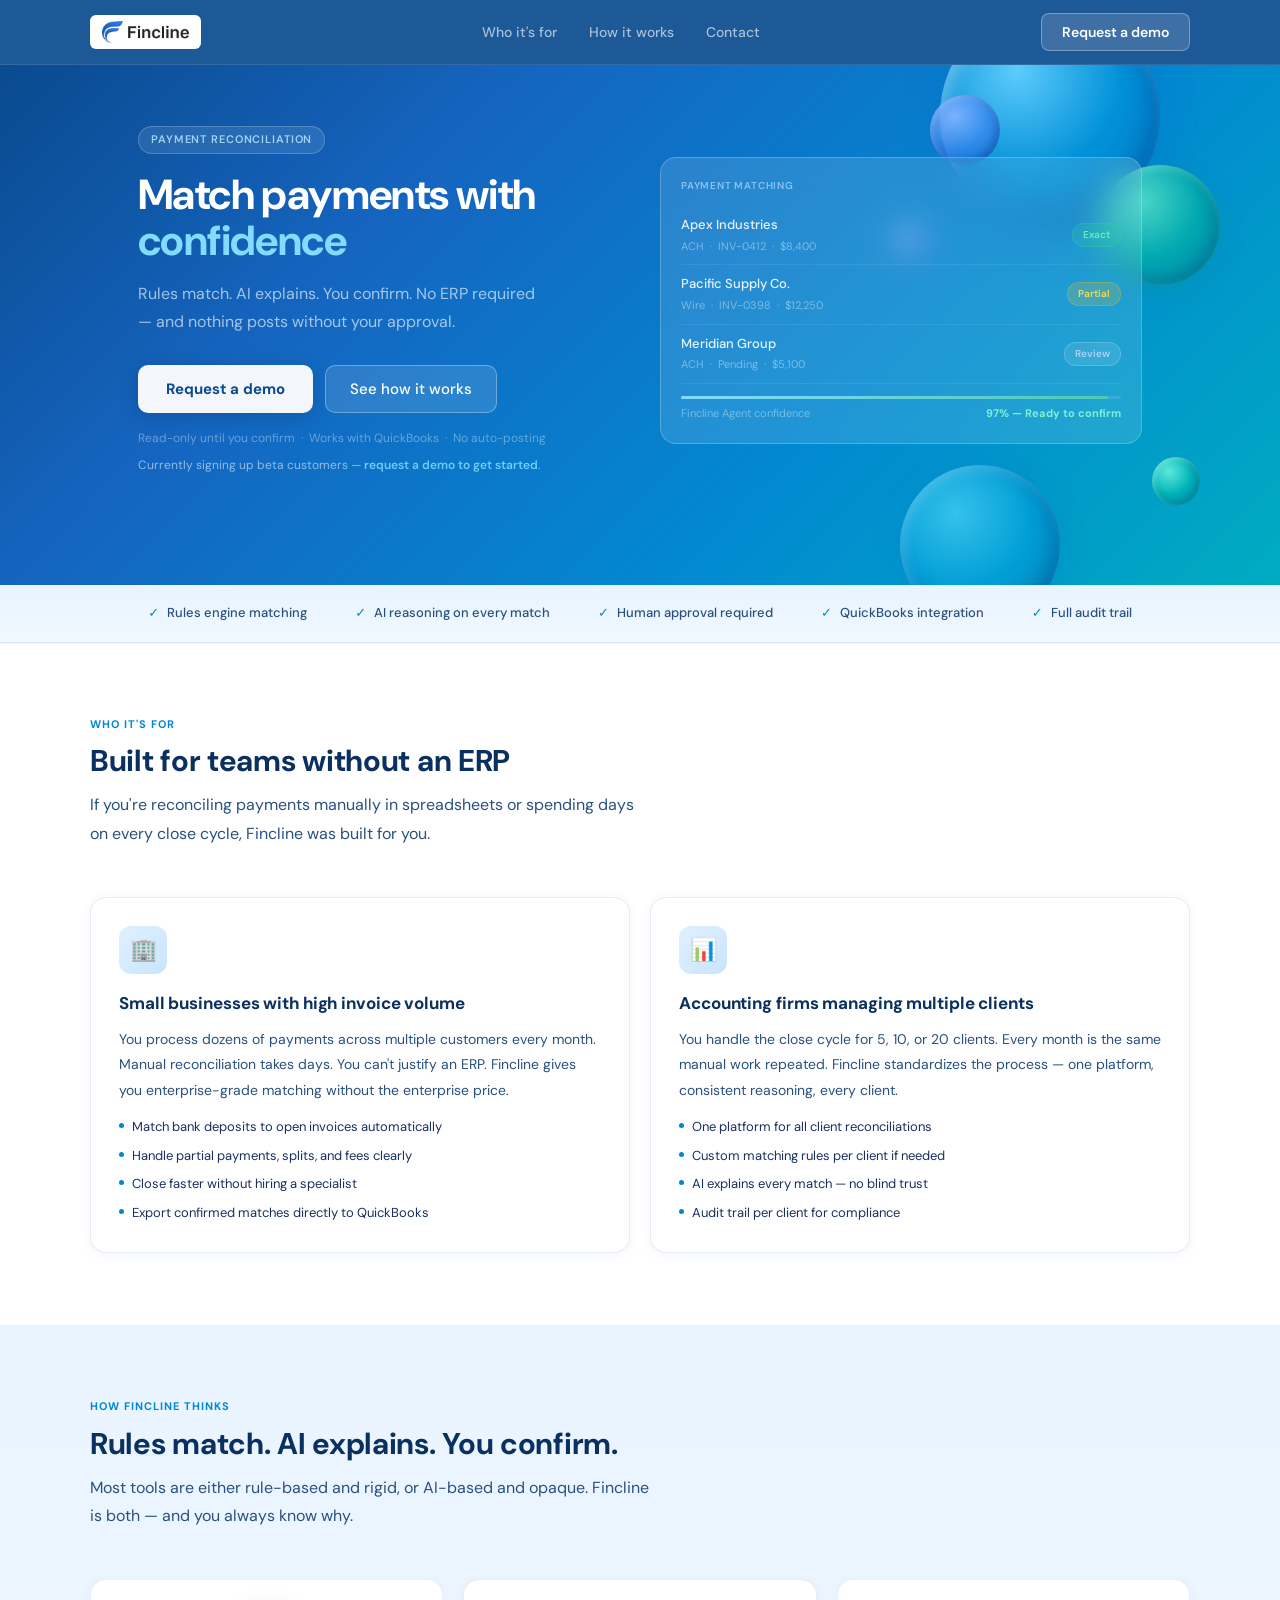
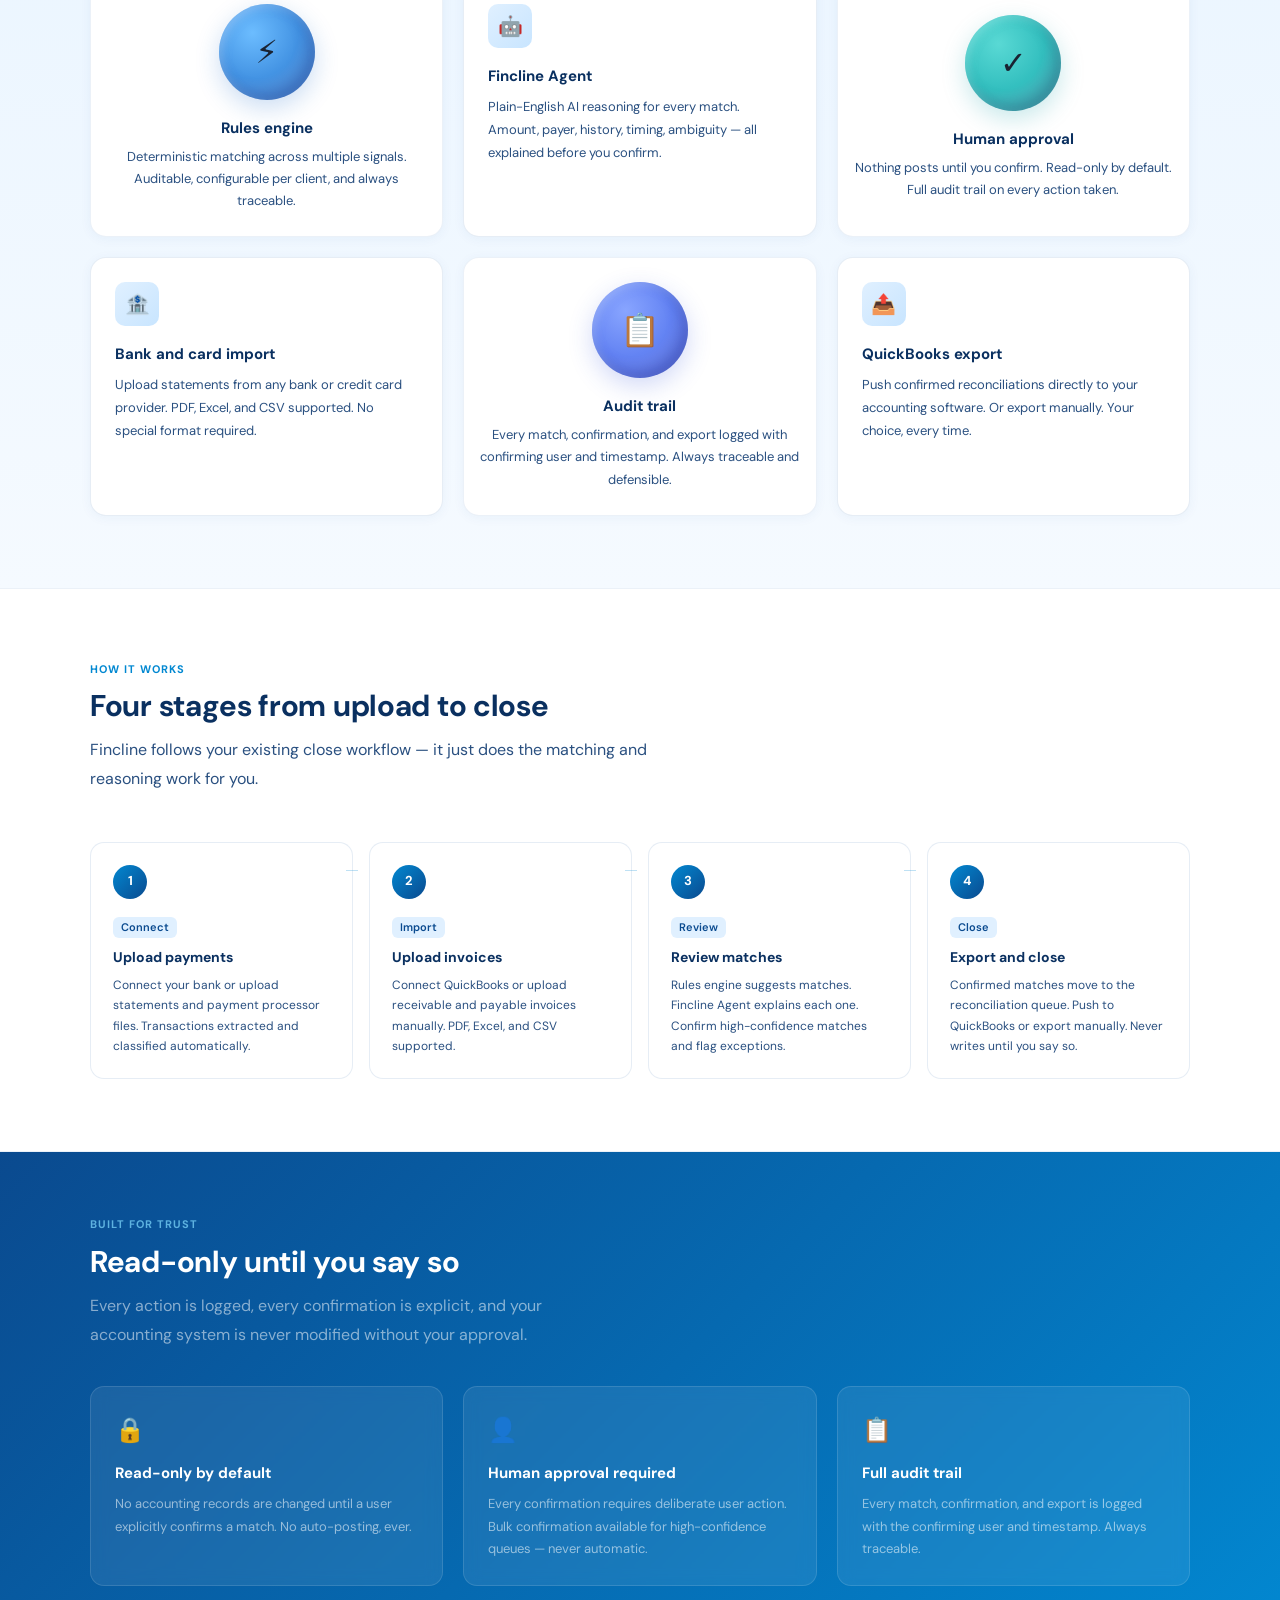
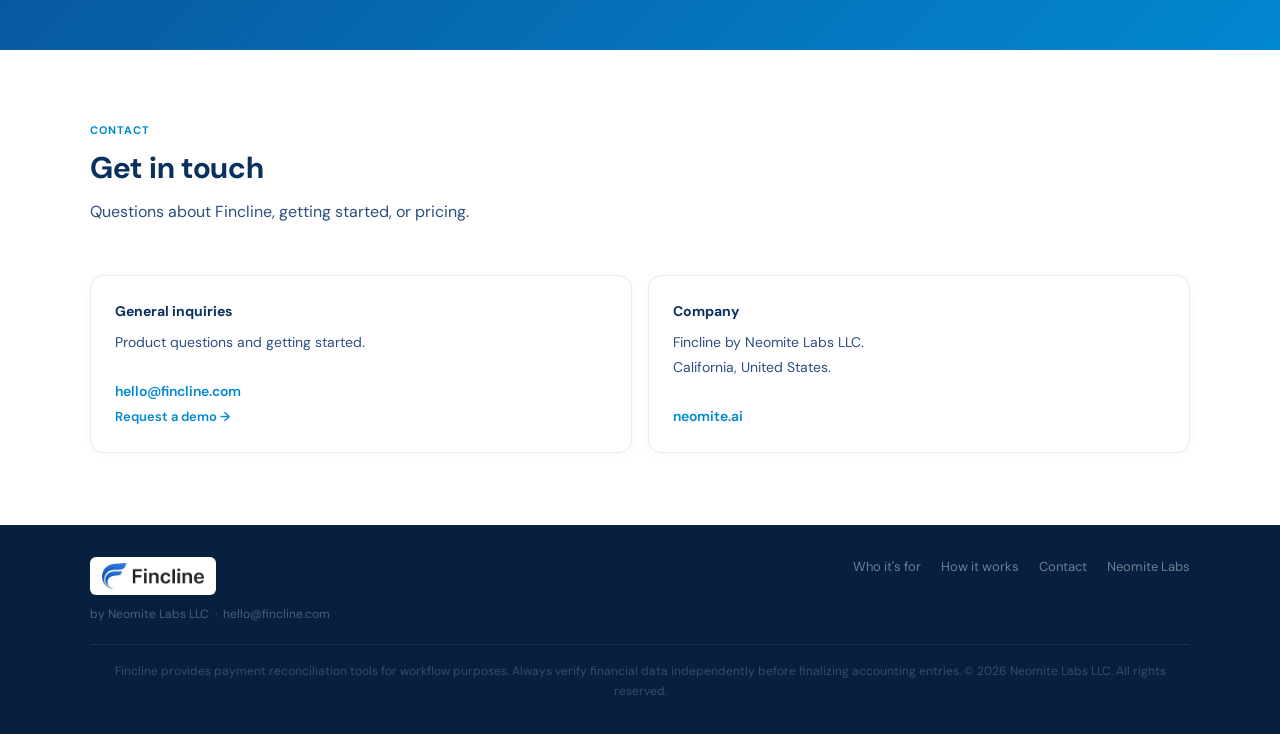
==== commit c499d916: "Add files via upload" ====
--- a/index.html
+++ b/index.html
@@ -133,7 +133,7 @@
 /* FOOTER */
 .footer{background:#072040;padding:32px 48px}
 .footer-top{max-width:1100px;margin:0 auto;display:flex;justify-content:space-between;align-items:flex-start;flex-wrap:wrap;gap:20px;padding-bottom:20px;border-bottom:1px solid rgba(255,255,255,0.08)}
-.footer-logo img{height:24px;width:auto;display:block;filter:brightness(0) invert(1)}
+.footer-logo img{height:24px;width:auto;display:block}
 .footer-by{font-size:12px;color:rgba(255,255,255,0.28);margin-top:8px}
 .footer-links{display:flex;gap:20px;flex-wrap:wrap}
 .footer-links a{font-size:13px;color:rgba(255,255,255,0.42)}
@@ -157,7 +157,7 @@
 <!-- NAV -->
 <nav class="nav">
   <div class="nav-inner">
-    <div style="background:#fff;border-radius:10px;padding:8px 18px;display:inline-flex;align-items:center"><img src="[data-uri]" alt="Fincline" style="height:28px;width:auto;display:block"></div>
+    <div style="background:#fff;border-radius:6px;padding:6px 12px;display:inline-flex"><img src="[data-uri]" alt="Fincline" style="height:22px;width:auto;display:block"></div>
     <div class="nav-links">
       <a href="#who">Who it's for</a>
       <a href="#how">How it works</a>
@@ -395,7 +395,7 @@
 <footer class="footer">
   <div class="footer-top">
     <div>
-      <div style="background:rgba(255,255,255,0.15);border-radius:10px;padding:8px 18px;display:inline-flex;align-items:center"><img src="[data-uri]" alt="Fincline" style="height:24px;width:auto;display:block"></div>
+      <div style="background:#fff;border-radius:6px;padding:6px 12px;display:inline-flex"><img src="[data-uri]" alt="Fincline" style="height:26px;width:auto;display:block"></div>
       <div class="footer-by">by Neomite Labs LLC &nbsp;·&nbsp; hello@fincline.com</div>
     </div>
     <div class="footer-links">
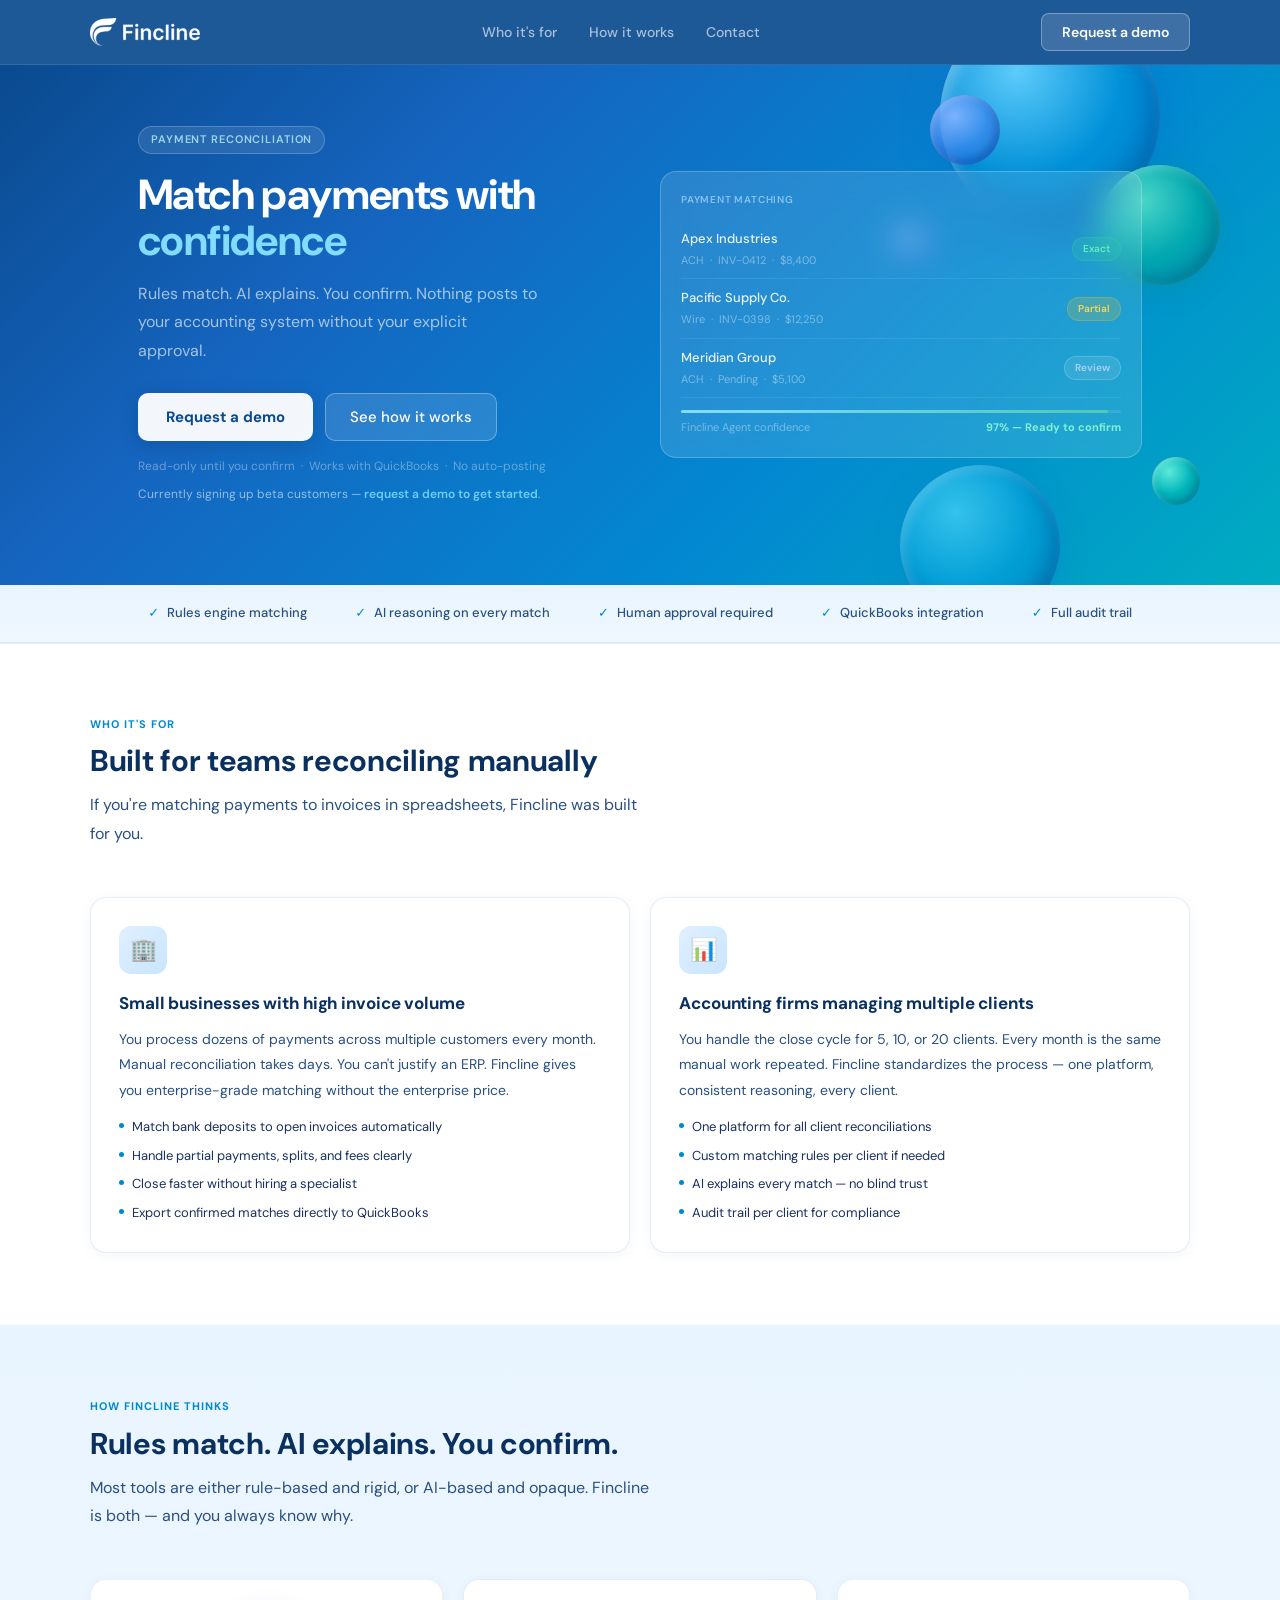
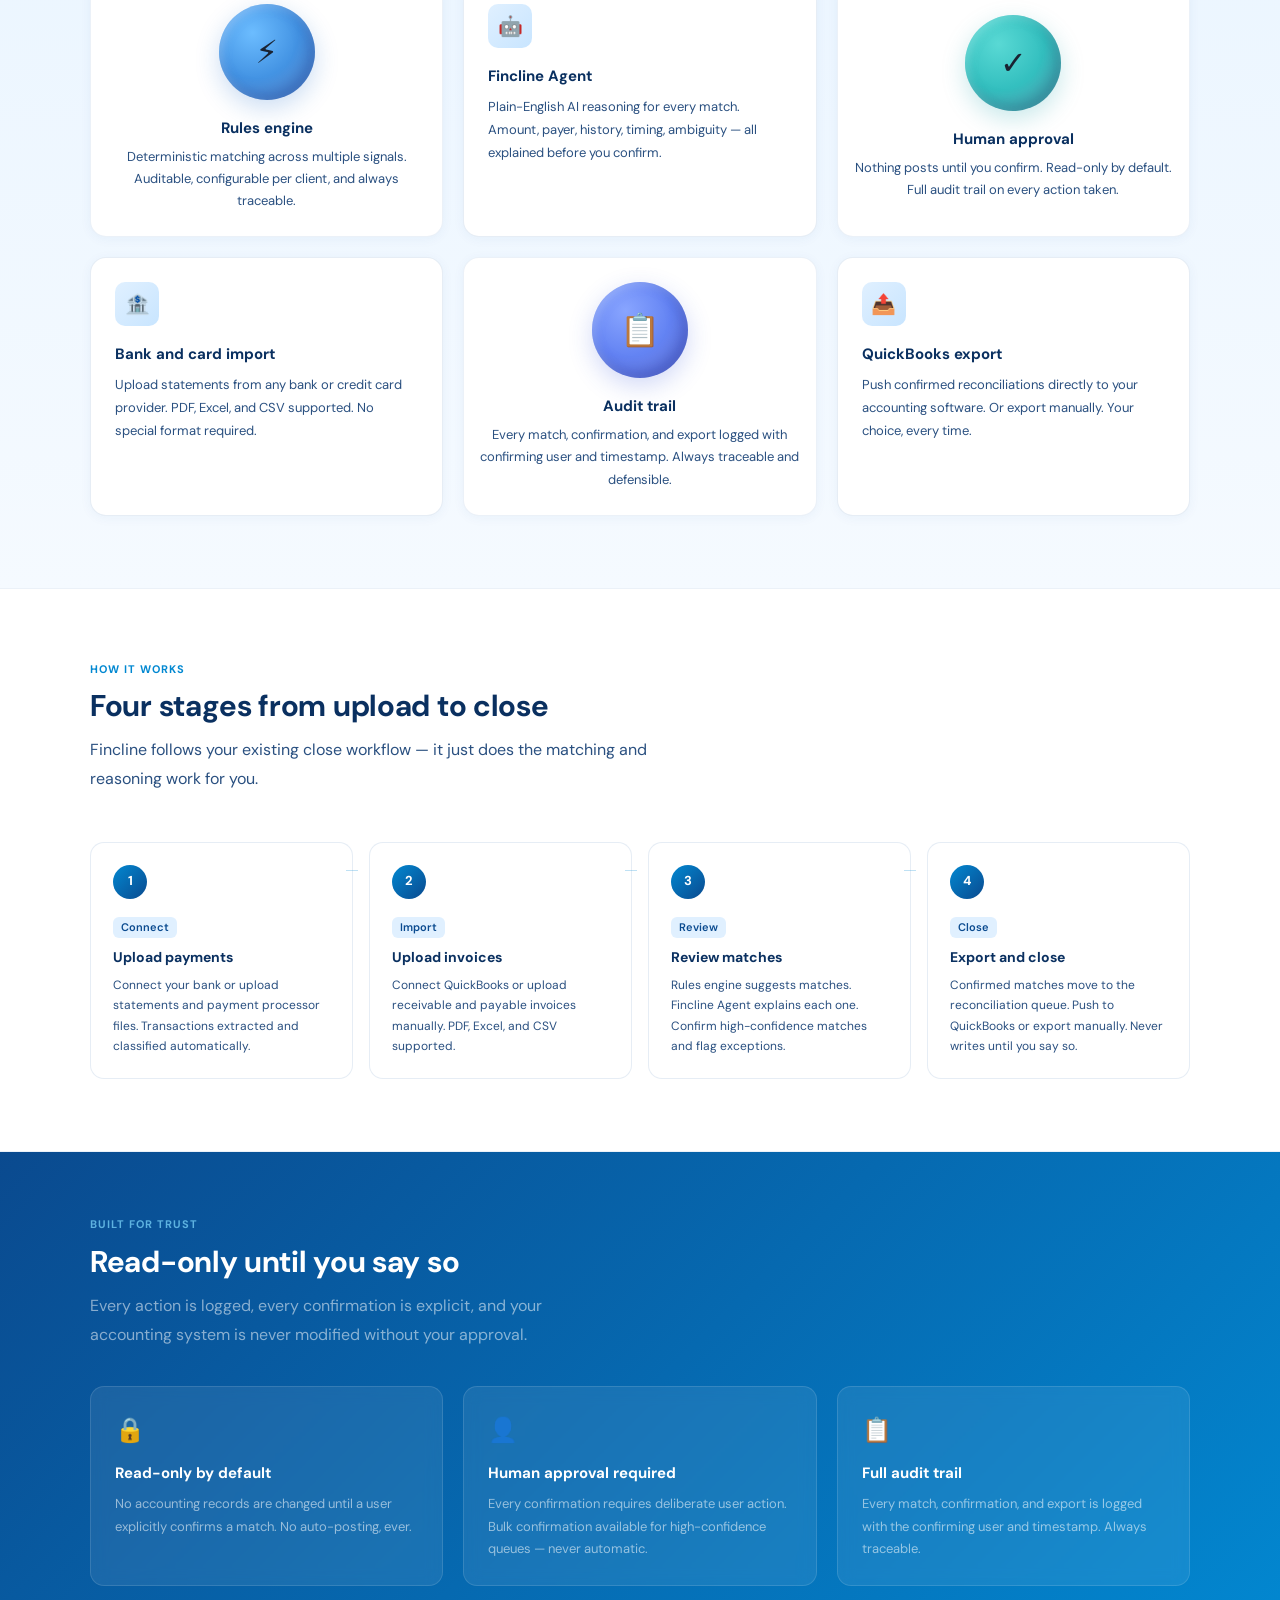
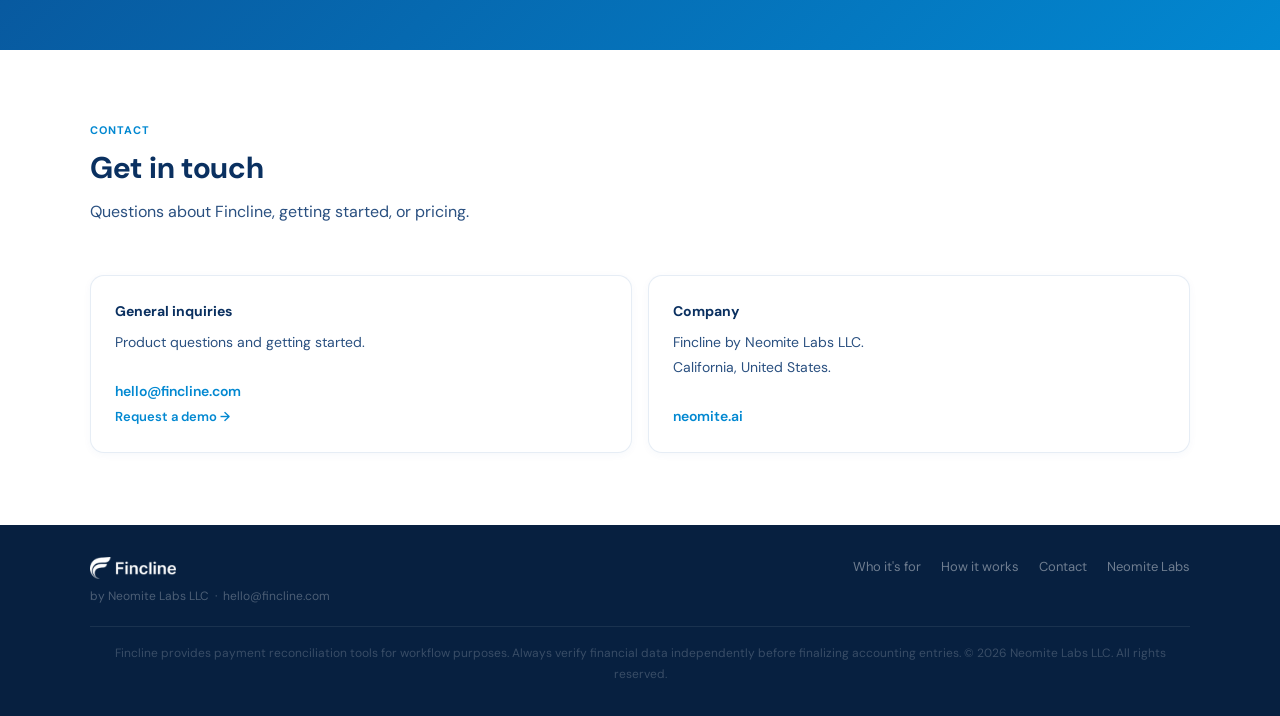
==== commit 3484677a: "Add files via upload" ====
--- a/index.html
+++ b/index.html
@@ -157,7 +157,7 @@
 <!-- NAV -->
 <nav class="nav">
   <div class="nav-inner">
-    <div style="background:#fff;border-radius:6px;padding:6px 12px;display:inline-flex"><img src="[data-uri]" alt="Fincline" style="height:22px;width:auto;display:block"></div>
+    <img src="[data-uri]" alt="Fincline" style="height:28px;width:auto;display:block;filter:brightness(0) invert(1)">
     <div class="nav-links">
       <a href="#who">Who it's for</a>
       <a href="#how">How it works</a>
@@ -180,7 +180,7 @@
     <div>
       <div class="hero-eyebrow">Payment reconciliation</div>
       <h1>Match payments with <span>confidence</span></h1>
-      <p class="hero-sub">Rules match. AI explains. You confirm. No ERP required — and nothing posts without your approval.</p>
+      <p class="hero-sub">Rules match. AI explains. You confirm. Nothing posts to your accounting system without your explicit approval.</p>
       <div class="hero-btns">
         <a href="#contact" class="btn-white" style="text-decoration:none;display:inline-flex;align-items:center;height:48px;padding:0 28px;background:rgba(255,255,255,0.95);color:#0a4a8f;border:none;border-radius:10px;font-size:15px;font-weight:700;box-shadow:0 4px 20px rgba(0,0,0,0.15)">Request a demo</a>
         <a href="#how" class="btn-ghost" style="text-decoration:none;display:inline-flex;align-items:center;height:48px;padding:0 24px;background:rgba(255,255,255,0.12);border:1px solid rgba(255,255,255,0.30);border-radius:10px;font-size:15px;font-weight:500;color:#fff">See how it works</a>
@@ -229,8 +229,8 @@
 <section class="section" id="who">
   <div class="section-inner">
     <p class="eyebrow">Who it's for</p>
-    <h2 class="section-title">Built for teams without an ERP</h2>
-    <p class="section-sub">If you're reconciling payments manually in spreadsheets or spending days on every close cycle, Fincline was built for you.</p>
+    <h2 class="section-title">Built for teams reconciling manually</h2>
+    <p class="section-sub">If you're matching payments to invoices in spreadsheets, Fincline was built for you.</p>
     <div class="for-cards">
       <div class="for-card">
         <div class="for-icon">🏢</div>
@@ -395,7 +395,7 @@
 <footer class="footer">
   <div class="footer-top">
     <div>
-      <div style="background:#fff;border-radius:6px;padding:6px 12px;display:inline-flex"><img src="[data-uri]" alt="Fincline" style="height:26px;width:auto;display:block"></div>
+      <img src="[data-uri]" alt="Fincline" style="height:22px;width:auto;display:block;filter:brightness(0) invert(1)">
       <div class="footer-by">by Neomite Labs LLC &nbsp;·&nbsp; hello@fincline.com</div>
     </div>
     <div class="footer-links">
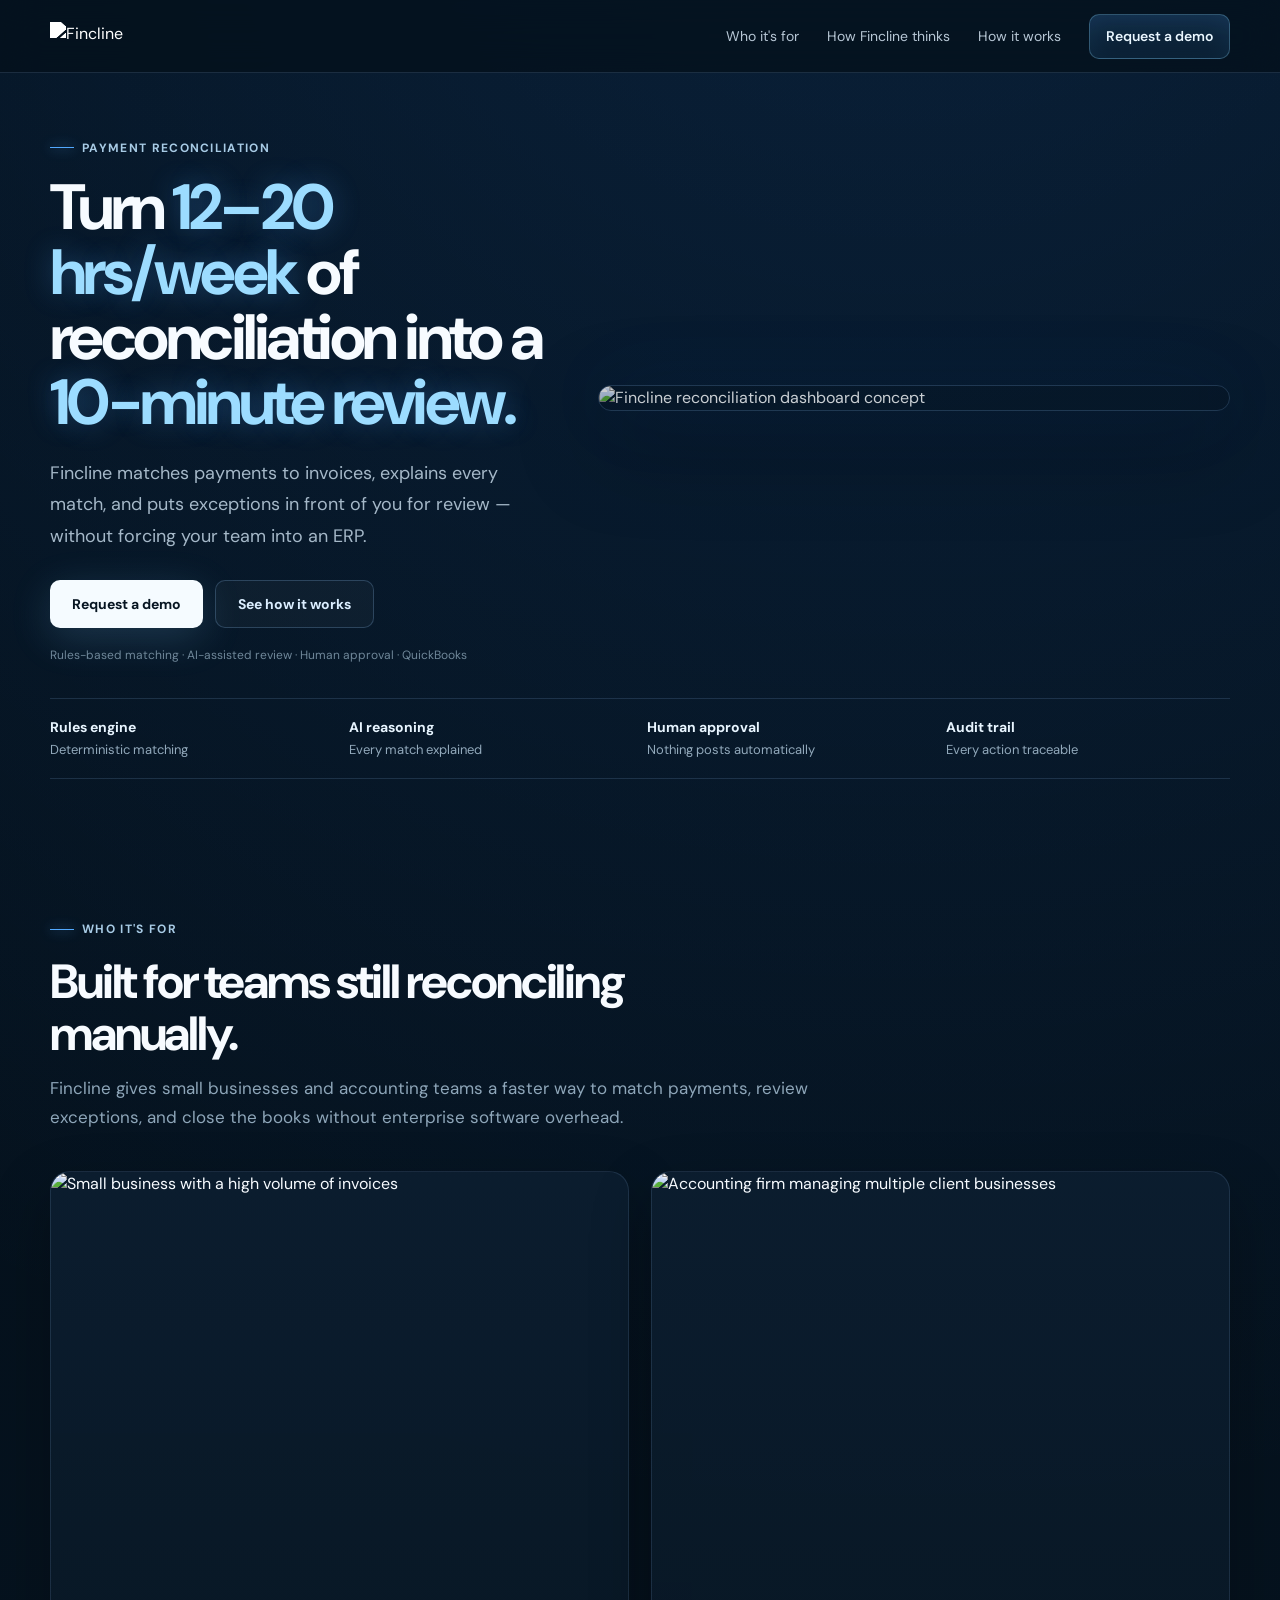
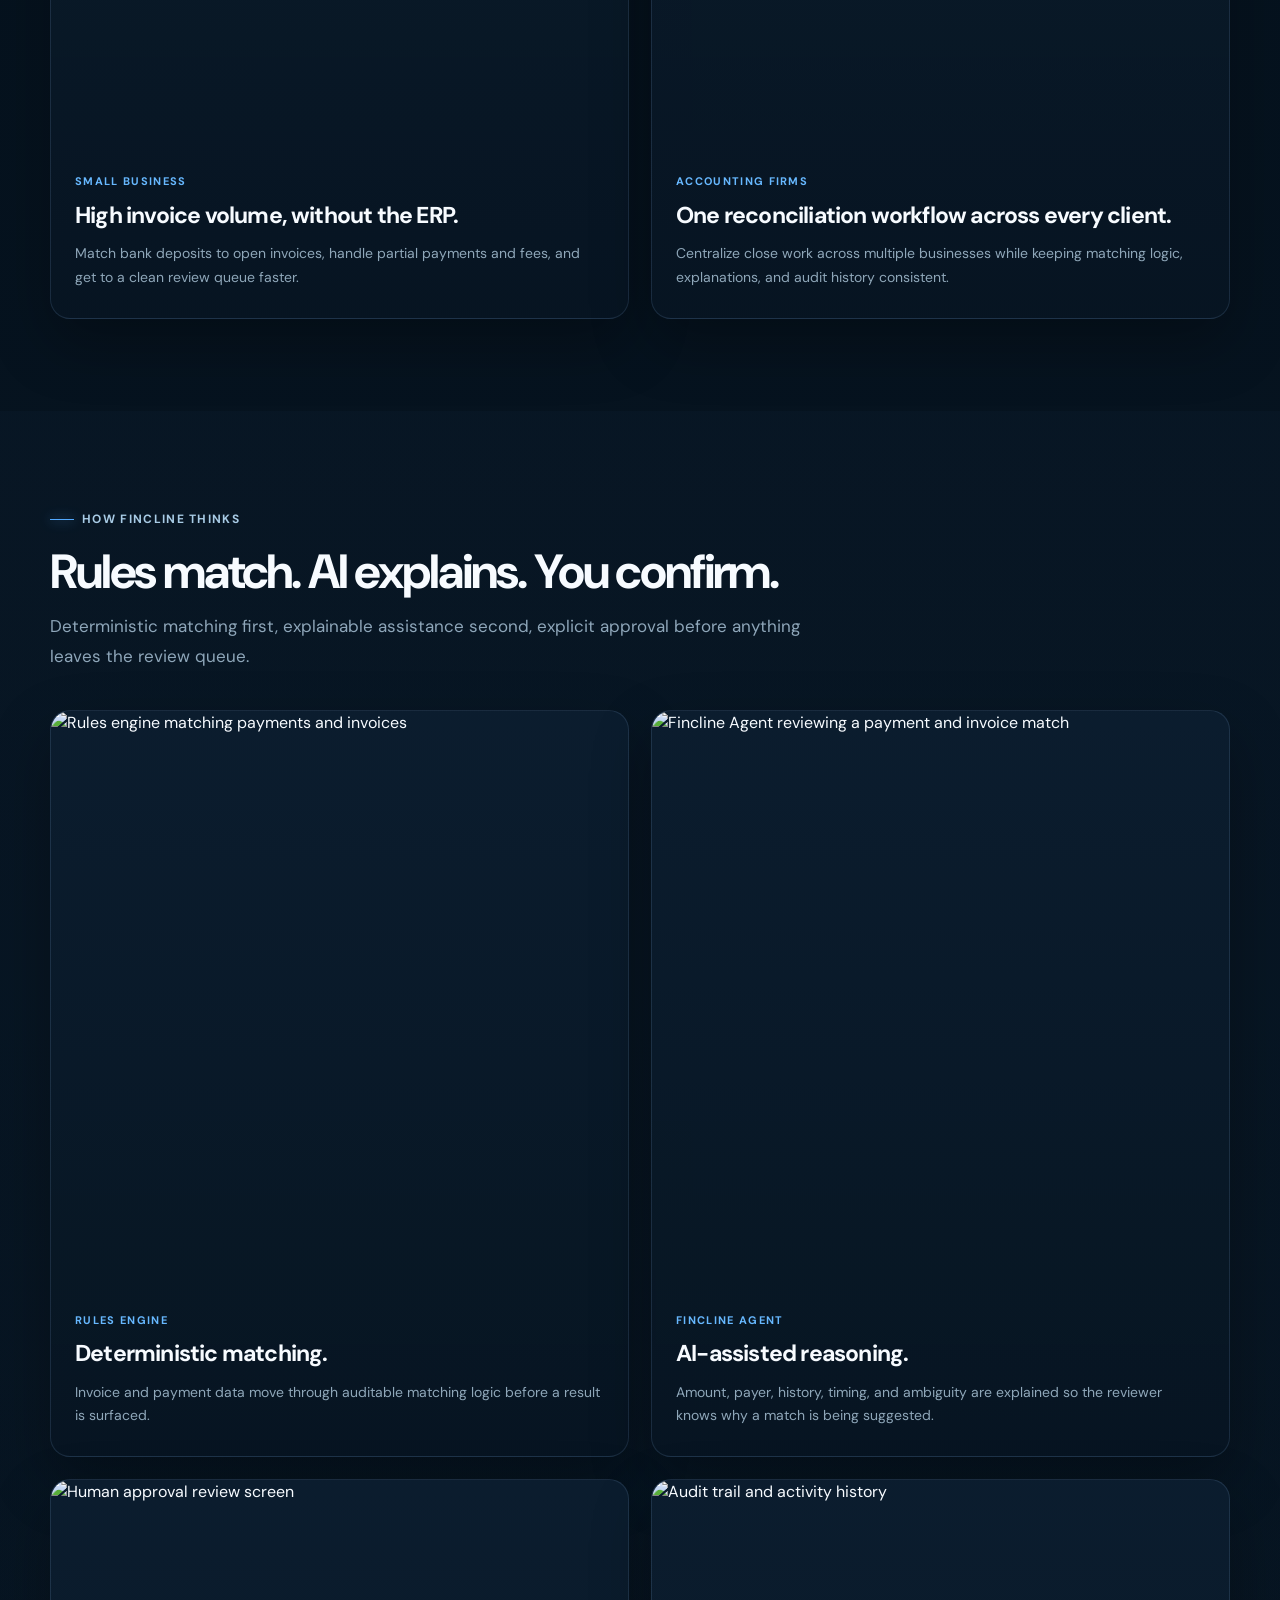
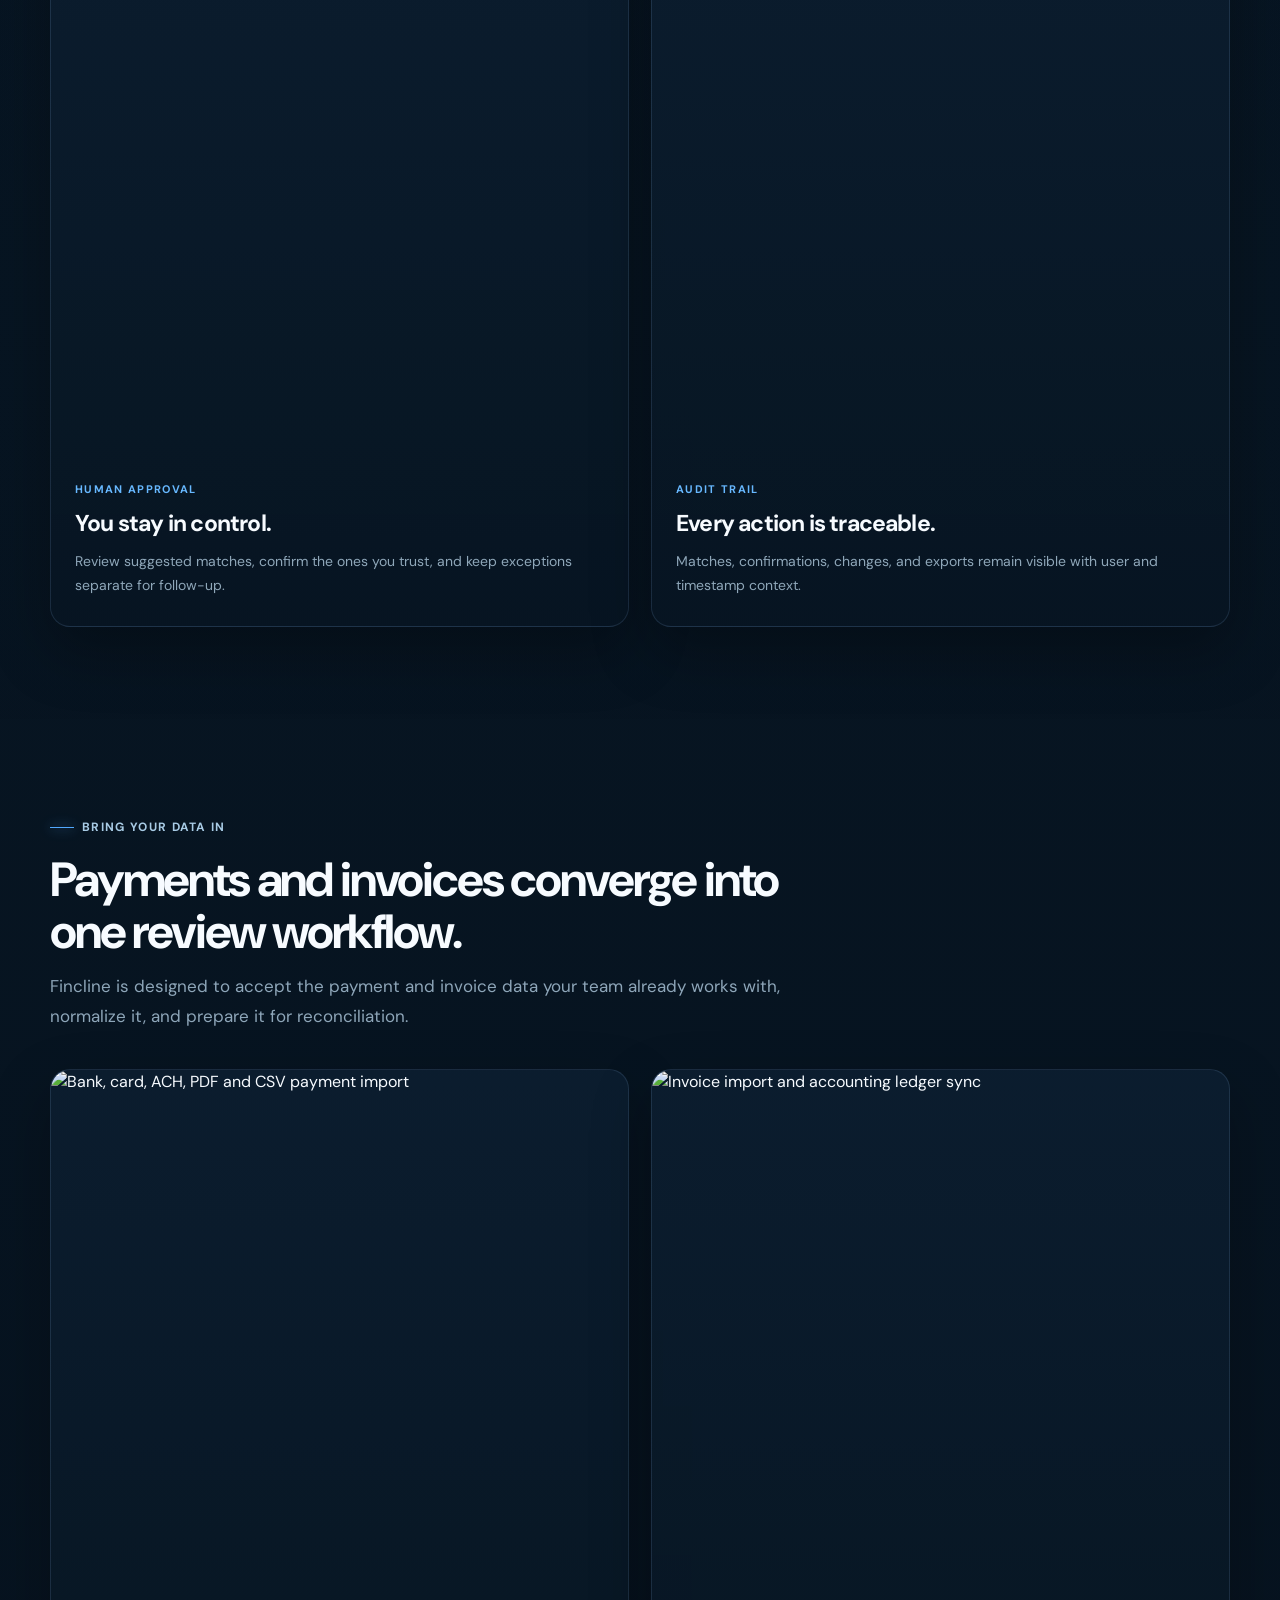
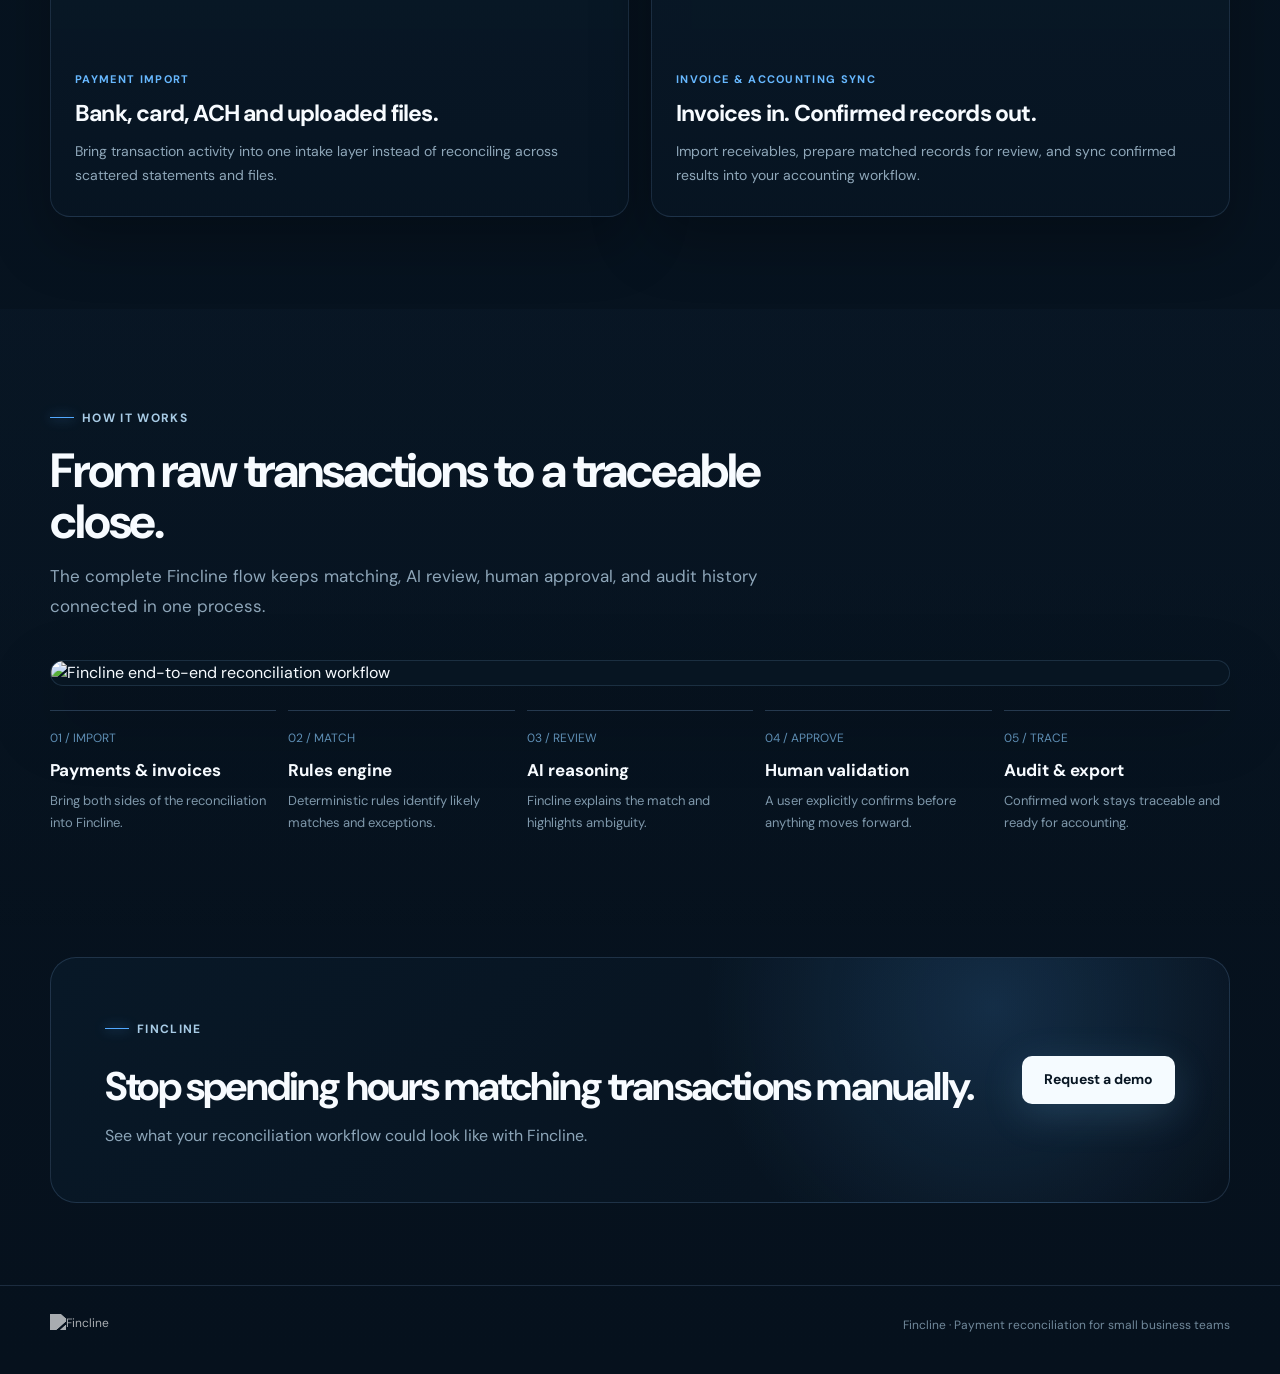
==== commit 7e95181b: "Add files via upload" ====
--- a/index.html
+++ b/index.html
@@ -1,414 +1,177 @@
-<!DOCTYPE html>
+<!doctype html>
 <html lang="en">
 <head>
-<meta charset="UTF-8">
-<meta name="viewport" content="width=device-width, initial-scale=1.0">
-<title>Fincline — Payment reconciliation for small business teams</title>
-<meta name="description" content="Fincline matches payments to invoices using a rules engine, explains every match with AI reasoning, and lets your team confirm with confidence — no ERP required.">
-<link rel="preconnect" href="https://fonts.googleapis.com">
-<link rel="preconnect" href="https://fonts.gstatic.com" crossorigin>
-<link href="https://fonts.googleapis.com/css2?family=DM+Sans:wght@400;500;600;700&display=swap" rel="stylesheet">
-<style>
-*{box-sizing:border-box;margin:0;padding:0}
-html{scroll-behavior:smooth}
-body{font-family:'DM Sans',system-ui,sans-serif;color:#1a2332;background:#fff;line-height:1.6;-webkit-font-smoothing:antialiased}
-a{text-decoration:none;color:inherit}
-button{font-family:'DM Sans',system-ui,sans-serif;cursor:pointer}
-
-/* NAV */
-.nav{position:sticky;top:0;z-index:100;background:rgba(10,74,143,0.92);backdrop-filter:blur(12px);border-bottom:1px solid rgba(255,255,255,0.10);padding:0 48px}.nav-logo{background:transparent!important;border:none!important;padding:0!important}
-.nav-inner{max-width:1100px;margin:0 auto;height:64px;display:flex;align-items:center;justify-content:space-between}
-.nav-logo img{height:28px;width:auto;display:block;background:transparent}
-.nav-links{display:flex;align-items:center;gap:32px;font-size:14px;color:rgba(255,255,255,0.62);font-weight:500}
-.nav-links a:hover{color:#fff}
-.nav-cta{height:38px;padding:0 20px;background:rgba(255,255,255,0.15);color:#fff;border:1px solid rgba(255,255,255,0.30);border-radius:8px;font-size:14px;font-weight:600;transition:background .15s}
-.nav-cta:hover{background:rgba(255,255,255,0.25)}
-
-/* HERO */
-.hero{min-height:520px;background:linear-gradient(135deg,#0a4a8f 0%,#1565c0 30%,#0288d1 65%,#00acc1 100%);position:relative;overflow:hidden}
-.hero-orb{position:absolute;border-radius:50%;pointer-events:none}
-.orb-1{width:220px;height:220px;top:-60px;right:120px;background:radial-gradient(circle at 35% 30%,rgba(100,210,255,0.92),rgba(0,150,220,0.65) 50%,rgba(0,80,180,0.25) 100%);box-shadow:inset -10px -10px 24px rgba(0,60,140,0.4),inset 5px 5px 14px rgba(180,230,255,0.5),0 10px 40px rgba(0,100,200,0.3)}
-.orb-2{width:120px;height:120px;top:100px;right:60px;background:radial-gradient(circle at 35% 30%,rgba(80,220,200,0.92),rgba(0,180,160,0.65) 50%,rgba(0,100,140,0.25) 100%);box-shadow:inset -6px -6px 16px rgba(0,80,100,0.4),inset 3px 3px 10px rgba(150,255,240,0.5),0 8px 24px rgba(0,150,140,0.3)}
-.orb-3{width:70px;height:70px;top:30px;right:280px;background:radial-gradient(circle at 35% 30%,rgba(130,180,255,0.92),rgba(60,130,240,0.65) 50%,rgba(20,60,180,0.25) 100%);box-shadow:inset -4px -4px 10px rgba(0,40,140,0.4),inset 2px 2px 6px rgba(180,210,255,0.5)}
-.orb-4{width:160px;height:160px;bottom:-40px;right:220px;background:radial-gradient(circle at 35% 30%,rgba(60,200,240,0.88),rgba(0,160,220,0.60) 50%,rgba(0,80,160,0.22) 100%);box-shadow:inset -8px -8px 20px rgba(0,60,140,0.4),inset 4px 4px 12px rgba(150,230,255,0.4),0 8px 28px rgba(0,120,200,0.25)}
-.orb-5{width:48px;height:48px;bottom:80px;right:80px;background:radial-gradient(circle at 35% 30%,rgba(100,240,220,0.92),rgba(0,190,180,0.65) 50%,rgba(0,100,130,0.25) 100%);box-shadow:inset -3px -3px 8px rgba(0,80,100,0.4),inset 2px 2px 5px rgba(180,255,245,0.5)}
-.orb-6{width:36px;height:36px;top:160px;right:350px;background:radial-gradient(circle at 35% 30%,rgba(160,200,255,0.88),rgba(80,140,240,0.60) 50%,rgba(30,70,200,0.22) 100%);box-shadow:inset -2px -2px 6px rgba(0,40,140,0.4),inset 1px 1px 4px rgba(190,220,255,0.5)}
-
-.hero-inner{max-width:1100px;margin:0 auto;padding:60px 48px;display:grid;grid-template-columns:1fr 1fr;gap:40px;align-items:center;position:relative;z-index:5}
-.hero-eyebrow{display:inline-flex;align-items:center;gap:6px;font-size:11px;font-weight:600;letter-spacing:.08em;text-transform:uppercase;color:rgba(180,230,255,0.85);background:rgba(255,255,255,0.10);border:1px solid rgba(255,255,255,0.20);border-radius:20px;padding:4px 12px;margin-bottom:18px}
-.hero h1{font-size:42px;font-weight:700;color:#fff;line-height:1.1;letter-spacing:-.6px;margin-bottom:16px}
-.hero h1 span{color:rgba(130,220,255,1)}
-.hero-sub{font-size:16px;color:rgba(255,255,255,0.62);line-height:1.78;margin-bottom:28px;max-width:400px}
-.hero-btns{display:flex;gap:12px;flex-wrap:wrap;margin-bottom:16px}
-.btn-white{height:48px;padding:0 28px;background:rgba(255,255,255,0.95);color:#0a4a8f;border:none;border-radius:10px;font-size:15px;font-weight:700;box-shadow:0 4px 20px rgba(0,0,0,0.15)}
-.btn-white:hover{background:#fff}
-.btn-ghost{height:48px;padding:0 24px;background:rgba(255,255,255,0.12);border:1px solid rgba(255,255,255,0.30);border-radius:10px;font-size:15px;font-weight:500;color:#fff}
-.btn-ghost:hover{background:rgba(255,255,255,0.20)}
-.hero-note{font-size:12px;color:rgba(255,255,255,0.36)}
-
-/* GLASS PANEL */
-.glass-panel{background:rgba(255,255,255,0.12);border:1px solid rgba(255,255,255,0.22);border-radius:16px;padding:20px;backdrop-filter:blur(16px);-webkit-backdrop-filter:blur(16px)}
-.g-header{font-size:10px;font-weight:600;letter-spacing:.08em;text-transform:uppercase;color:rgba(180,220,255,0.70);margin-bottom:12px}
-.g-row{display:flex;justify-content:space-between;align-items:center;padding:9px 0;border-bottom:1px solid rgba(255,255,255,0.08)}
-.g-row:last-of-type{border-bottom:none}
-.g-name{font-size:13px;font-weight:500;color:rgba(255,255,255,0.90)}
-.g-sub{font-size:11px;color:rgba(255,255,255,0.40);margin-top:2px}
-.g-badge{font-size:10px;font-weight:600;padding:3px 10px;border-radius:20px}
-.gb-exact{background:rgba(52,211,153,0.20);color:rgba(110,240,190,0.95);border:1px solid rgba(52,211,153,0.30)}
-.gb-partial{background:rgba(251,191,36,0.18);color:rgba(255,220,80,0.95);border:1px solid rgba(251,191,36,0.28)}
-.gb-review{background:rgba(255,255,255,0.10);color:rgba(200,220,255,0.80);border:1px solid rgba(255,255,255,0.18)}
-.g-conf-wrap{height:3px;background:rgba(255,255,255,0.10);border-radius:2px;margin:12px 0 6px}
-.g-conf-fill{height:3px;width:97%;background:linear-gradient(90deg,rgba(130,220,255,1),rgba(80,200,180,1));border-radius:2px}
-.g-conf-row{display:flex;justify-content:space-between}
-.g-conf-lbl{font-size:11px;color:rgba(255,255,255,0.38)}
-.g-conf-val{font-size:11px;font-weight:700;color:rgba(130,240,210,1)}
-
-/* TRUST BAR */
-.trust-bar{padding:18px 48px;background:linear-gradient(180deg,#e8f4ff,#f0f8ff);border-bottom:1px solid rgba(10,80,160,0.08)}
-.trust-inner{max-width:1100px;margin:0 auto;display:flex;justify-content:center;gap:48px;flex-wrap:wrap}
-.trust-item{display:flex;align-items:center;gap:8px;font-size:13px;color:#2a5080;font-weight:500}
-.tcheck{color:#0288d1;font-weight:700}
-
-/* SECTIONS */
-.section{padding:72px 48px}
-.section-inner{max-width:1100px;margin:0 auto}
-.bg-blue-soft{background:linear-gradient(180deg,#e8f4ff 0%,#f5faff 100%)}
-.divider{border:none;border-top:1px solid rgba(10,80,160,0.08)}
-.eyebrow{font-size:11px;font-weight:700;letter-spacing:.09em;text-transform:uppercase;color:#0288d1;margin-bottom:10px}
-.section-title{font-size:30px;font-weight:700;color:#0a3060;letter-spacing:-.3px;margin-bottom:12px;line-height:1.2}
-.section-sub{font-size:16px;color:#2a5080;line-height:1.8;margin-bottom:48px;max-width:560px}
-
-/* WHO IT'S FOR */
-.for-cards{display:grid;grid-template-columns:1fr 1fr;gap:20px;margin-top:40px}
-.for-card{border:1px solid rgba(10,80,160,0.10);border-radius:16px;padding:28px;background:#fff;box-shadow:0 2px 12px rgba(10,80,160,0.06)}
-.for-icon{width:48px;height:48px;border-radius:12px;background:linear-gradient(135deg,#e0f0ff,#c8e5ff);display:flex;align-items:center;justify-content:center;font-size:22px;margin-bottom:16px}
-.for-card h3{font-size:17px;font-weight:700;color:#0a3060;margin-bottom:10px;letter-spacing:-.1px}
-.for-card p{font-size:14px;color:#2a5080;line-height:1.8;margin-bottom:14px}
-.for-list{list-style:none;display:flex;flex-direction:column;gap:8px}
-.for-list li{display:flex;align-items:flex-start;gap:8px;font-size:13px;color:#1a3060}
-.for-dot{width:5px;height:5px;border-radius:50%;background:#0288d1;flex-shrink:0;margin-top:6px}
-
-/* MIXED CARDS — round + square */
-.mixed-grid{display:grid;grid-template-columns:repeat(3,1fr);gap:20px;margin-top:40px}
-
-.sq-card{border:1px solid rgba(10,80,160,0.10);border-radius:16px;padding:24px;background:#fff;box-shadow:0 2px 12px rgba(10,80,160,0.05)}
-.sq-icon{width:44px;height:44px;border-radius:10px;background:linear-gradient(135deg,#e0f0ff,#c8e5ff);display:flex;align-items:center;justify-content:center;font-size:20px;margin-bottom:16px}
-.sq-card h3{font-size:15px;font-weight:700;color:#0a3060;margin-bottom:8px}
-.sq-card p{font-size:13px;color:#2a5080;line-height:1.75}
-
-.orb-card{display:flex;flex-direction:column;align-items:center;justify-content:center;text-align:center;padding:24px 16px;background:#fff;border:1px solid rgba(10,80,160,0.08);border-radius:16px;box-shadow:0 2px 12px rgba(10,80,160,0.05)}
-.orb-circle{width:96px;height:96px;border-radius:50%;display:flex;align-items:center;justify-content:center;margin-bottom:16px;font-size:32px}
-.orb-blue{background:radial-gradient(circle at 35% 30%,rgba(100,185,255,0.95),rgba(20,120,220,0.80) 50%,rgba(5,60,160,0.60) 100%);box-shadow:inset -6px -6px 14px rgba(0,50,140,0.35),inset 3px 3px 9px rgba(180,220,255,0.5),0 8px 24px rgba(20,100,200,0.22)}
-.orb-teal{background:radial-gradient(circle at 35% 30%,rgba(80,215,210,0.95),rgba(0,175,175,0.80) 50%,rgba(0,90,130,0.60) 100%);box-shadow:inset -6px -6px 14px rgba(0,80,100,0.35),inset 3px 3px 9px rgba(160,245,240,0.5),0 8px 24px rgba(0,150,160,0.22)}
-.orb-indigo{background:radial-gradient(circle at 35% 30%,rgba(130,160,255,0.95),rgba(60,100,240,0.80) 50%,rgba(20,40,180,0.60) 100%);box-shadow:inset -6px -6px 14px rgba(10,30,150,0.35),inset 3px 3px 9px rgba(190,210,255,0.5),0 8px 24px rgba(50,80,220,0.22)}
-.orb-card h3{font-size:15px;font-weight:700;color:#0a3060;margin-bottom:6px}
-.orb-card p{font-size:13px;color:#2a5080;line-height:1.7}
-
-/* HOW IT WORKS */
-.stages{display:grid;grid-template-columns:repeat(4,1fr);gap:16px;margin-top:40px}
-.stage{border:1px solid rgba(10,80,160,0.10);border-radius:14px;padding:22px;background:#fff;position:relative}
-.stage-num{width:34px;height:34px;border-radius:50%;background:linear-gradient(135deg,#0288d1,#0a4a8f);color:#fff;font-size:13px;font-weight:700;display:flex;align-items:center;justify-content:center;margin-bottom:14px}
-.stage-tag{display:inline-block;font-size:11px;font-weight:600;background:#e0f0ff;color:#0a4a8f;border-radius:6px;padding:2px 8px;margin-bottom:8px}
-.stage h3{font-size:14px;font-weight:700;color:#0a3060;margin-bottom:6px}
-.stage p{font-size:12px;color:#2a5080;line-height:1.7}
-.stage-connector{position:absolute;top:27px;left:calc(100% - 6px);width:12px;height:1px;background:rgba(2,136,209,0.25);z-index:1}
-.stage:last-child .stage-connector{display:none}
-
-/* TRUST DARK */
-.trust-section{padding:64px 48px;background:linear-gradient(135deg,#0a4a8f 0%,#0288d1 100%)}
-.trust-section-inner{max-width:1100px;margin:0 auto}
-.trust-cards{display:grid;grid-template-columns:repeat(3,1fr);gap:20px;margin-top:36px}
-.trust-card{border:1px solid rgba(255,255,255,0.12);border-radius:14px;padding:24px;background:rgba(255,255,255,0.08);backdrop-filter:blur(8px)}
-.trust-card-icon{font-size:24px;margin-bottom:12px}
-.trust-card h3{font-size:15px;font-weight:700;color:#fff;margin-bottom:8px}
-.trust-card p{font-size:13px;color:rgba(255,255,255,0.55);line-height:1.75}
-
-/* CONTACT */
-.contact-grid{display:grid;grid-template-columns:1fr 1fr;gap:16px;margin-top:32px;}
-.contact-card{border:1px solid rgba(10,80,160,0.10);border-radius:14px;padding:24px;background:#fff;box-shadow:0 2px 8px rgba(10,80,160,0.04);display:flex;flex-direction:column;justify-content:space-between;min-height:140px}
-.contact-card h3{font-size:14px;font-weight:700;color:#0a3060;margin-bottom:8px}
-.contact-card p{font-size:14px;color:#2a5080;line-height:1.75}
-.contact-card a{color:#0288d1;font-weight:600}
-
-/* FOOTER */
-.footer{background:#072040;padding:32px 48px}
-.footer-top{max-width:1100px;margin:0 auto;display:flex;justify-content:space-between;align-items:flex-start;flex-wrap:wrap;gap:20px;padding-bottom:20px;border-bottom:1px solid rgba(255,255,255,0.08)}
-.footer-logo img{height:24px;width:auto;display:block}
-.footer-by{font-size:12px;color:rgba(255,255,255,0.28);margin-top:8px}
-.footer-links{display:flex;gap:20px;flex-wrap:wrap}
-.footer-links a{font-size:13px;color:rgba(255,255,255,0.42)}
-.footer-links a:hover{color:#fff}
-.footer-bottom{max-width:1100px;margin:16px auto 0}
-.footer-bottom p{font-size:12px;color:rgba(255,255,255,0.20);text-align:center;line-height:1.7}
-
-@media(max-width:900px){
-  .hero-inner,.for-cards,.mixed-grid,.stages,.trust-cards,.contact-grid{grid-template-columns:1fr}
-  .stage-connector{display:none}
-  .hero-inner,.section,.trust-section,.footer{padding-left:24px;padding-right:24px}
-  .nav{padding:0 20px}
-  .hero h1{font-size:30px}
-  .trust-bar,.trust-inner{padding-left:24px;padding-right:24px;gap:16px}
-}
-@media(max-width:640px){.nav-links{display:none}}
-</style>
+  <meta charset="utf-8">
+  <meta name="viewport" content="width=device-width,initial-scale=1">
+  <title>Fincline — Payment reconciliation for small business teams</title>
+  <meta name="description" content="Fincline matches payments to invoices, explains every match, and puts exceptions in front of you for review.">
+  <link rel="icon" href="assets/favicon.svg" type="image/svg+xml">
+  <link rel="preconnect" href="https://fonts.googleapis.com">
+  <link rel="preconnect" href="https://fonts.gstatic.com" crossorigin>
+  <link href="https://fonts.googleapis.com/css2?family=DM+Sans:wght@400;500;600;700&display=swap" rel="stylesheet">
+  <link rel="stylesheet" href="styles.css">
 </head>
 <body>
-
-<!-- NAV -->
-<nav class="nav">
-  <div class="nav-inner">
-    <img src="[data-uri]" alt="Fincline" style="height:28px;width:auto;display:block;filter:brightness(0) invert(1)">
+<nav>
+  <div class="container nav-inner">
+    <a href="#top"><img src="assets/fincline-logo.png" alt="Fincline" class="logo"></a>
     <div class="nav-links">
       <a href="#who">Who it's for</a>
+      <a href="#thinking">How Fincline thinks</a>
       <a href="#how">How it works</a>
-      <a href="#contact">Contact</a>
+      <a class="nav-cta" href="mailto:hello@fincline.com?subject=Demo request">Request a demo</a>
     </div>
-    <a href="mailto:hello@fincline.com?subject=Demo request" class="nav-cta" style="text-decoration:none;display:inline-flex;align-items:center">Request a demo</a>
   </div>
 </nav>
 
-<!-- HERO -->
-<section class="hero">
-  <div class="hero-orb orb-1"></div>
-  <div class="hero-orb orb-2"></div>
-  <div class="hero-orb orb-3"></div>
-  <div class="hero-orb orb-4"></div>
-  <div class="hero-orb orb-5"></div>
-  <div class="hero-orb orb-6"></div>
-
-  <div class="hero-inner">
-    <div>
-      <div class="hero-eyebrow">Payment reconciliation</div>
-      <h1>Match payments with <span>confidence</span></h1>
-      <p class="hero-sub">Rules match. AI explains. You confirm. Nothing posts to your accounting system without your explicit approval.</p>
-      <div class="hero-btns">
-        <a href="#contact" class="btn-white" style="text-decoration:none;display:inline-flex;align-items:center;height:48px;padding:0 28px;background:rgba(255,255,255,0.95);color:#0a4a8f;border:none;border-radius:10px;font-size:15px;font-weight:700;box-shadow:0 4px 20px rgba(0,0,0,0.15)">Request a demo</a>
-        <a href="#how" class="btn-ghost" style="text-decoration:none;display:inline-flex;align-items:center;height:48px;padding:0 24px;background:rgba(255,255,255,0.12);border:1px solid rgba(255,255,255,0.30);border-radius:10px;font-size:15px;font-weight:500;color:#fff">See how it works</a>
+<main id="top">
+  <section class="hero">
+    <div class="container">
+      <div class="hero-grid">
+        <div>
+          <div class="eyebrow">Payment reconciliation</div>
+          <h1>Turn <span class="accent">12–20 hrs/week</span> of reconciliation into a <span class="accent">10-minute review.</span></h1>
+          <p class="lead">Fincline matches payments to invoices, explains every match, and puts exceptions in front of you for review — without forcing your team into an ERP.</p>
+          <div class="actions">
+            <a class="btn btn-primary" href="mailto:hello@fincline.com?subject=Demo request">Request a demo</a>
+            <a class="btn btn-secondary" href="#how">See how it works</a>
+          </div>
+          <div class="micro">Rules-based matching · AI-assisted review · Human approval · QuickBooks</div>
+        </div>
+        <div class="hero-image">
+          <img src="assets/hero-reconciliation.jpg" alt="Fincline reconciliation dashboard concept">
+        </div>
       </div>
-      <p class="hero-note">Read-only until you confirm &nbsp;·&nbsp; Works with QuickBooks &nbsp;·&nbsp; No auto-posting</p>
-      <p class="hero-note" style="margin-top:8px;color:rgba(255,255,255,0.55)">Currently signing up beta customers — <a href="mailto:hello@fincline.com?subject=Demo request" style="color:rgba(130,220,255,0.85);text-decoration:none;font-weight:600">request a demo to get started</a>.</p>
-    </div>
-
-    <div class="glass-panel">
-      <div class="g-header">Payment matching</div>
-      <div class="g-row">
-        <div><div class="g-name">Apex Industries</div><div class="g-sub">ACH &nbsp;·&nbsp; INV-0412 &nbsp;·&nbsp; $8,400</div></div>
-        <span class="g-badge gb-exact">Exact</span>
-      </div>
-      <div class="g-row">
-        <div><div class="g-name">Pacific Supply Co.</div><div class="g-sub">Wire &nbsp;·&nbsp; INV-0398 &nbsp;·&nbsp; $12,250</div></div>
-        <span class="g-badge gb-partial">Partial</span>
-      </div>
-      <div class="g-row">
-        <div><div class="g-name">Meridian Group</div><div class="g-sub">ACH &nbsp;·&nbsp; Pending &nbsp;·&nbsp; $5,100</div></div>
-        <span class="g-badge gb-review">Review</span>
-      </div>
-      <div class="g-conf-wrap"><div class="g-conf-fill"></div></div>
-      <div class="g-conf-row">
-        <span class="g-conf-lbl">Fincline Agent confidence</span>
-        <span class="g-conf-val">97% — Ready to confirm</span>
+      <div class="trust-row">
+        <div><strong>Rules engine</strong>Deterministic matching</div>
+        <div><strong>AI reasoning</strong>Every match explained</div>
+        <div><strong>Human approval</strong>Nothing posts automatically</div>
+        <div><strong>Audit trail</strong>Every action traceable</div>
       </div>
     </div>
-  </div>
-</section>
+  </section>
 
-<!-- TRUST BAR -->
-<div class="trust-bar">
-  <div class="trust-inner">
-    <div class="trust-item"><span class="tcheck">✓</span>Rules engine matching</div>
-    <div class="trust-item"><span class="tcheck">✓</span>AI reasoning on every match</div>
-    <div class="trust-item"><span class="tcheck">✓</span>Human approval required</div>
-    <div class="trust-item"><span class="tcheck">✓</span>QuickBooks integration</div>
-    <div class="trust-item"><span class="tcheck">✓</span>Full audit trail</div>
-  </div>
-</div>
-
-<hr class="divider">
-
-<!-- WHO IT'S FOR -->
-<section class="section" id="who">
-  <div class="section-inner">
-    <p class="eyebrow">Who it's for</p>
-    <h2 class="section-title">Built for teams reconciling manually</h2>
-    <p class="section-sub">If you're matching payments to invoices in spreadsheets, Fincline was built for you.</p>
-    <div class="for-cards">
-      <div class="for-card">
-        <div class="for-icon">🏢</div>
-        <h3>Small businesses with high invoice volume</h3>
-        <p>You process dozens of payments across multiple customers every month. Manual reconciliation takes days. You can't justify an ERP. Fincline gives you enterprise-grade matching without the enterprise price.</p>
-        <ul class="for-list">
-          <li><span class="for-dot"></span>Match bank deposits to open invoices automatically</li>
-          <li><span class="for-dot"></span>Handle partial payments, splits, and fees clearly</li>
-          <li><span class="for-dot"></span>Close faster without hiring a specialist</li>
-          <li><span class="for-dot"></span>Export confirmed matches directly to QuickBooks</li>
-        </ul>
+  <section id="who">
+    <div class="container">
+      <div class="section-head">
+        <div class="eyebrow">Who it's for</div>
+        <h2>Built for teams still reconciling manually.</h2>
+        <p>Fincline gives small businesses and accounting teams a faster way to match payments, review exceptions, and close the books without enterprise software overhead.</p>
       </div>
-      <div class="for-card">
-        <div class="for-icon">📊</div>
-        <h3>Accounting firms managing multiple clients</h3>
-        <p>You handle the close cycle for 5, 10, or 20 clients. Every month is the same manual work repeated. Fincline standardizes the process — one platform, consistent reasoning, every client.</p>
-        <ul class="for-list">
-          <li><span class="for-dot"></span>One platform for all client reconciliations</li>
-          <li><span class="for-dot"></span>Custom matching rules per client if needed</li>
-          <li><span class="for-dot"></span>AI explains every match — no blind trust</li>
-          <li><span class="for-dot"></span>Audit trail per client for compliance</li>
-        </ul>
+      <div class="duo">
+        <article class="feature-card">
+          <img src="assets/small-business.webp" alt="Small business with a high volume of invoices">
+          <div class="card-copy">
+            <div class="card-kicker">Small business</div>
+            <h3>High invoice volume, without the ERP.</h3>
+            <p>Match bank deposits to open invoices, handle partial payments and fees, and get to a clean review queue faster.</p>
+          </div>
+        </article>
+        <article class="feature-card">
+          <img src="assets/accounting-firms.webp" alt="Accounting firm managing multiple client businesses">
+          <div class="card-copy">
+            <div class="card-kicker">Accounting firms</div>
+            <h3>One reconciliation workflow across every client.</h3>
+            <p>Centralize close work across multiple businesses while keeping matching logic, explanations, and audit history consistent.</p>
+          </div>
+        </article>
       </div>
     </div>
-  </div>
-</section>
+  </section>
 
-<hr class="divider">
-
-<!-- RULES + AI — mixed cards -->
-<section class="section bg-blue-soft">
-  <div class="section-inner">
-    <p class="eyebrow">How Fincline thinks</p>
-    <h2 class="section-title">Rules match. AI explains. You confirm.</h2>
-    <p class="section-sub">Most tools are either rule-based and rigid, or AI-based and opaque. Fincline is both — and you always know why.</p>
-    <div class="mixed-grid">
-      <div class="orb-card">
-        <div class="orb-circle orb-blue">⚡</div>
-        <h3>Rules engine</h3>
-        <p>Deterministic matching across multiple signals. Auditable, configurable per client, and always traceable.</p>
+  <section class="tint" id="thinking">
+    <div class="container">
+      <div class="section-head">
+        <div class="eyebrow">How Fincline thinks</div>
+        <h2>Rules match. AI explains. You confirm.</h2>
+        <p>Deterministic matching first, explainable assistance second, explicit approval before anything leaves the review queue.</p>
       </div>
-      <div class="sq-card">
-        <div class="sq-icon">🤖</div>
-        <h3>Fincline Agent</h3>
-        <p>Plain-English AI reasoning for every match. Amount, payer, history, timing, ambiguity — all explained before you confirm.</p>
-      </div>
-      <div class="orb-card">
-        <div class="orb-circle orb-teal">✓</div>
-        <h3>Human approval</h3>
-        <p>Nothing posts until you confirm. Read-only by default. Full audit trail on every action taken.</p>
-      </div>
-      <div class="sq-card">
-        <div class="sq-icon">🏦</div>
-        <h3>Bank and card import</h3>
-        <p>Upload statements from any bank or credit card provider. PDF, Excel, and CSV supported. No special format required.</p>
-      </div>
-      <div class="orb-card">
-        <div class="orb-circle orb-indigo">📋</div>
-        <h3>Audit trail</h3>
-        <p>Every match, confirmation, and export logged with confirming user and timestamp. Always traceable and defensible.</p>
-      </div>
-      <div class="sq-card">
-        <div class="sq-icon">📤</div>
-        <h3>QuickBooks export</h3>
-        <p>Push confirmed reconciliations directly to your accounting software. Or export manually. Your choice, every time.</p>
+      <div class="grid2">
+        <article class="feature-card">
+          <img src="assets/rules-engine.webp" alt="Rules engine matching payments and invoices">
+          <div class="card-copy"><div class="card-kicker">Rules engine</div><h3>Deterministic matching.</h3><p>Invoice and payment data move through auditable matching logic before a result is surfaced.</p></div>
+        </article>
+        <article class="feature-card">
+          <img src="assets/fincline-agent.webp" alt="Fincline Agent reviewing a payment and invoice match">
+          <div class="card-copy"><div class="card-kicker">Fincline Agent</div><h3>AI-assisted reasoning.</h3><p>Amount, payer, history, timing, and ambiguity are explained so the reviewer knows why a match is being suggested.</p></div>
+        </article>
+        <article class="feature-card">
+          <img src="assets/human-approval.webp" alt="Human approval review screen">
+          <div class="card-copy"><div class="card-kicker">Human approval</div><h3>You stay in control.</h3><p>Review suggested matches, confirm the ones you trust, and keep exceptions separate for follow-up.</p></div>
+        </article>
+        <article class="feature-card">
+          <img src="assets/audit-trail.webp" alt="Audit trail and activity history">
+          <div class="card-copy"><div class="card-kicker">Audit trail</div><h3>Every action is traceable.</h3><p>Matches, confirmations, changes, and exports remain visible with user and timestamp context.</p></div>
+        </article>
       </div>
     </div>
-  </div>
-</section>
+  </section>
 
-<hr class="divider">
-
-<!-- HOW IT WORKS -->
-<section class="section" id="how">
-  <div class="section-inner">
-    <p class="eyebrow">How it works</p>
-    <h2 class="section-title">Four stages from upload to close</h2>
-    <p class="section-sub">Fincline follows your existing close workflow — it just does the matching and reasoning work for you.</p>
-    <div class="stages">
-      <div class="stage">
-        <div class="stage-connector"></div>
-        <div class="stage-num">1</div>
-        <div class="stage-tag">Connect</div>
-        <h3>Upload payments</h3>
-        <p>Connect your bank or upload statements and payment processor files. Transactions extracted and classified automatically.</p>
+  <section id="inputs">
+    <div class="container">
+      <div class="section-head">
+        <div class="eyebrow">Bring your data in</div>
+        <h2>Payments and invoices converge into one review workflow.</h2>
+        <p>Fincline is designed to accept the payment and invoice data your team already works with, normalize it, and prepare it for reconciliation.</p>
       </div>
-      <div class="stage">
-        <div class="stage-connector"></div>
-        <div class="stage-num">2</div>
-        <div class="stage-tag">Import</div>
-        <h3>Upload invoices</h3>
-        <p>Connect QuickBooks or upload receivable and payable invoices manually. PDF, Excel, and CSV supported.</p>
-      </div>
-      <div class="stage">
-        <div class="stage-connector"></div>
-        <div class="stage-num">3</div>
-        <div class="stage-tag">Review</div>
-        <h3>Review matches</h3>
-        <p>Rules engine suggests matches. Fincline Agent explains each one. Confirm high-confidence matches and flag exceptions.</p>
-      </div>
-      <div class="stage">
-        <div class="stage-num">4</div>
-        <div class="stage-tag">Close</div>
-        <h3>Export and close</h3>
-        <p>Confirmed matches move to the reconciliation queue. Push to QuickBooks or export manually. Never writes until you say so.</p>
+      <div class="duo">
+        <article class="feature-card">
+          <img src="assets/bank-payment-import.webp" alt="Bank, card, ACH, PDF and CSV payment import">
+          <div class="card-copy">
+            <div class="card-kicker">Payment import</div>
+            <h3>Bank, card, ACH and uploaded files.</h3>
+            <p>Bring transaction activity into one intake layer instead of reconciling across scattered statements and files.</p>
+          </div>
+        </article>
+        <article class="feature-card">
+          <img src="assets/invoice-accounting-sync.webp" alt="Invoice import and accounting ledger sync">
+          <div class="card-copy">
+            <div class="card-kicker">Invoice & accounting sync</div>
+            <h3>Invoices in. Confirmed records out.</h3>
+            <p>Import receivables, prepare matched records for review, and sync confirmed results into your accounting workflow.</p>
+          </div>
+        </article>
       </div>
     </div>
-  </div>
-</section>
+  </section>
 
-<hr class="divider">
-
-<!-- TRUST -->
-<section class="trust-section">
-  <div class="trust-section-inner">
-    <p class="eyebrow" style="color:rgba(130,220,255,0.70)">Built for trust</p>
-    <h2 class="section-title" style="color:#fff;margin-bottom:12px">Read-only until you say so</h2>
-    <p style="font-size:16px;color:rgba(255,255,255,0.52);line-height:1.8;max-width:520px">Every action is logged, every confirmation is explicit, and your accounting system is never modified without your approval.</p>
-    <div class="trust-cards">
-      <div class="trust-card">
-        <div class="trust-card-icon">🔒</div>
-        <h3>Read-only by default</h3>
-        <p>No accounting records are changed until a user explicitly confirms a match. No auto-posting, ever.</p>
+  <section class="tint" id="how">
+    <div class="container">
+      <div class="section-head">
+        <div class="eyebrow">How it works</div>
+        <h2>From raw transactions to a traceable close.</h2>
+        <p>The complete Fincline flow keeps matching, AI review, human approval, and audit history connected in one process.</p>
       </div>
-      <div class="trust-card">
-        <div class="trust-card-icon">👤</div>
-        <h3>Human approval required</h3>
-        <p>Every confirmation requires deliberate user action. Bulk confirmation available for high-confidence queues — never automatic.</p>
+      <div class="workflow-visual">
+        <img src="assets/reconciliation-workflow.webp" alt="Fincline end-to-end reconciliation workflow">
       </div>
-      <div class="trust-card">
-        <div class="trust-card-icon">📋</div>
-        <h3>Full audit trail</h3>
-        <p>Every match, confirmation, and export is logged with the confirming user and timestamp. Always traceable.</p>
+      <div class="workflow">
+        <div class="step"><div class="step-num">01 / IMPORT</div><h3>Payments & invoices</h3><p>Bring both sides of the reconciliation into Fincline.</p></div>
+        <div class="step"><div class="step-num">02 / MATCH</div><h3>Rules engine</h3><p>Deterministic rules identify likely matches and exceptions.</p></div>
+        <div class="step"><div class="step-num">03 / REVIEW</div><h3>AI reasoning</h3><p>Fincline explains the match and highlights ambiguity.</p></div>
+        <div class="step"><div class="step-num">04 / APPROVE</div><h3>Human validation</h3><p>A user explicitly confirms before anything moves forward.</p></div>
+        <div class="step"><div class="step-num">05 / TRACE</div><h3>Audit & export</h3><p>Confirmed work stays traceable and ready for accounting.</p></div>
       </div>
     </div>
-  </div>
-</section>
+  </section>
 
-<!-- CONTACT -->
-<section class="section" id="contact">
-  <div class="section-inner">
-    <p class="eyebrow">Contact</p>
-    <h2 class="section-title">Get in touch</h2>
-    <p class="section-sub">Questions about Fincline, getting started, or pricing.</p>
-    <div class="contact-grid">
-      <div class="contact-card">
-        <h3>General inquiries</h3>
-        <p>Product questions and getting started.<br><br>
-        <a href="mailto:hello@fincline.com">hello@fincline.com</a><br>
-        <a href="mailto:hello@fincline.com?subject=Demo request" style="color:#0288d1;font-weight:600;font-size:13px">Request a demo →</a></p>
+  <div class="container">
+    <div class="cta">
+      <div>
+        <div class="eyebrow">Fincline</div>
+        <h2>Stop spending hours matching transactions manually.</h2>
+        <p>See what your reconciliation workflow could look like with Fincline.</p>
       </div>
-      <div class="contact-card">
-        <h3>Company</h3>
-        <p>Fincline by Neomite Labs LLC.<br>California, United States.<br><br>
-        <a href="https://neomite.ai">neomite.ai</a></p>
-      </div>
+      <a class="btn btn-primary" href="mailto:hello@fincline.com?subject=Demo request">Request a demo</a>
     </div>
   </div>
-</section>
+</main>
 
-<!-- FOOTER -->
-<footer class="footer">
-  <div class="footer-top">
-    <div>
-      <img src="[data-uri]" alt="Fincline" style="height:22px;width:auto;display:block;filter:brightness(0) invert(1)">
-      <div class="footer-by">by Neomite Labs LLC &nbsp;·&nbsp; hello@fincline.com</div>
-    </div>
-    <div class="footer-links">
-      <a href="#who">Who it's for</a>
-      <a href="#how">How it works</a>
-      <a href="#contact">Contact</a>
-      <a href="https://neomite.ai">Neomite Labs</a>
-    </div>
-  </div>
-  <div class="footer-bottom">
-    <p>Fincline provides payment reconciliation tools for workflow purposes. Always verify financial data independently before finalizing accounting entries. &copy; 2026 Neomite Labs LLC. All rights reserved.</p>
+<footer>
+  <div class="container footer-row">
+    <img src="assets/fincline-logo.png" alt="Fincline" class="footer-logo">
+    <div>Fincline · Payment reconciliation for small business teams</div>
   </div>
 </footer>
-
 </body>
 </html>
--- a/styles.css
+++ b/styles.css
@@ -0,0 +1,129 @@
+:root{
+  --bg:#06111d;
+  --bg2:#081827;
+  --panel:#0b1d2f;
+  --text:#f7fbff;
+  --muted:#90a8bc;
+  --line:rgba(151,201,255,.15);
+  --blue:#52a9ff;
+  --ice:#89d6ff;
+  --teal:#6ee7de;
+}
+*{box-sizing:border-box}
+html{scroll-behavior:smooth}
+body{
+  margin:0;
+  background:
+    radial-gradient(circle at 70% -5%,rgba(46,139,255,.14),transparent 28%),
+    linear-gradient(180deg,#04101b 0%,#071522 58%,#06111d 100%);
+  color:var(--text);
+  font-family:'DM Sans',system-ui,-apple-system,BlinkMacSystemFont,"Segoe UI",sans-serif;
+  line-height:1.5;
+  -webkit-font-smoothing:antialiased;
+}
+a{color:inherit;text-decoration:none}
+img{max-width:100%}
+.container{width:min(1180px,calc(100% - 48px));margin:0 auto}
+nav{
+  position:sticky;top:0;z-index:30;
+  background:rgba(4,16,27,.76);
+  border-bottom:1px solid var(--line);
+  backdrop-filter:blur(18px);
+  -webkit-backdrop-filter:blur(18px);
+}
+.nav-inner{height:72px;display:flex;align-items:center;justify-content:space-between}
+.logo{height:28px;width:auto;display:block;filter:brightness(0) invert(1)}
+.nav-links{display:flex;gap:28px;align-items:center;color:#b7c7d5;font-size:14px}
+.nav-links>a:not(.nav-cta):hover{color:#fff}
+.nav-cta{
+  border:1px solid rgba(137,214,255,.3);
+  background:linear-gradient(180deg,rgba(82,169,255,.18),rgba(82,169,255,.07));
+  box-shadow:inset 0 0 24px rgba(82,169,255,.08);
+  padding:11px 16px;border-radius:10px;color:#eaf7ff;font-weight:600
+}
+.hero{padding:58px 0 42px}
+.hero-grid{display:grid;grid-template-columns:.88fr 1.12fr;gap:52px;align-items:center}
+.eyebrow{
+  display:inline-flex;align-items:center;gap:8px;
+  color:#a8cbe5;font-size:12px;letter-spacing:.11em;text-transform:uppercase;
+  font-weight:700;margin-bottom:18px
+}
+.eyebrow:before{content:"";width:24px;height:1px;background:var(--blue);box-shadow:0 0 12px var(--blue)}
+h1{font-size:clamp(44px,5vw,72px);line-height:1.02;letter-spacing:-.055em;margin:0 0 22px}
+h1 .accent{color:#9cdcff;text-shadow:0 0 28px rgba(82,169,255,.3)}
+.lead{font-size:18px;color:#a5b8c8;max-width:610px;margin:0 0 28px;line-height:1.75}
+.actions{display:flex;gap:12px;flex-wrap:wrap;margin-bottom:18px}
+.btn{
+  display:inline-flex;align-items:center;justify-content:center;height:48px;padding:0 22px;
+  border-radius:10px;font-weight:700;font-size:14px;transition:.18s ease
+}
+.btn:hover{transform:translateY(-1px)}
+.btn-primary{background:#f5fbff;color:#071522;box-shadow:0 10px 40px rgba(126,207,255,.18)}
+.btn-secondary{border:1px solid rgba(150,205,255,.22);background:rgba(255,255,255,.03);color:#dbeeff}
+.micro{font-size:12px;color:#6f8799}
+.hero-image{
+  position:relative;border-radius:22px;overflow:hidden;border:1px solid rgba(151,201,255,.17);
+  box-shadow:0 30px 90px rgba(0,0,0,.42),0 0 80px rgba(27,124,255,.09)
+}
+.hero-image:after{content:"";position:absolute;inset:0;box-shadow:inset 0 0 70px rgba(2,11,19,.25);pointer-events:none}
+.hero-image img{width:100%;display:block}
+.trust-row{
+  margin-top:34px;padding:18px 0;border-top:1px solid var(--line);border-bottom:1px solid var(--line);
+  display:grid;grid-template-columns:repeat(4,1fr);gap:14px
+}
+.trust-row div{font-size:13px;color:#92a9bb}
+.trust-row strong{display:block;color:#e8f5ff;font-size:14px;margin-bottom:2px}
+section{padding:92px 0}
+.tint{background:linear-gradient(180deg,rgba(10,26,42,.46),rgba(5,16,27,.18))}
+.section-head{max-width:760px;margin-bottom:38px}
+.section-head h2{font-size:clamp(32px,4vw,48px);line-height:1.08;letter-spacing:-.045em;margin:0 0 14px}
+.section-head p{margin:0;color:#8ea6b9;font-size:17px;line-height:1.75}
+.duo,.grid2{display:grid;grid-template-columns:repeat(2,1fr);gap:22px}
+.feature-card{
+  background:linear-gradient(180deg,rgba(12,30,48,.92),rgba(7,21,34,.96));
+  border:1px solid rgba(151,201,255,.13);border-radius:20px;overflow:hidden;
+  box-shadow:0 24px 60px rgba(0,0,0,.28)
+}
+.feature-card img{display:block;width:100%;aspect-ratio:1/1;object-fit:cover}
+.card-copy{padding:24px 24px 28px}
+.card-kicker{font-size:11px;text-transform:uppercase;letter-spacing:.12em;color:#67b8ff;font-weight:700;margin-bottom:8px}
+.card-copy h3{font-size:23px;letter-spacing:-.035em;margin:0 0 10px}
+.card-copy p{margin:0;color:#8fa7b9;line-height:1.7;font-size:14px}
+.workflow-visual{
+  border-radius:22px;overflow:hidden;border:1px solid rgba(151,201,255,.14);
+  box-shadow:0 28px 70px rgba(0,0,0,.3);background:#071522
+}
+.workflow-visual img{display:block;width:100%}
+.workflow{
+  margin-top:24px;display:grid;grid-template-columns:repeat(5,1fr);gap:12px
+}
+.step{border-top:1px solid rgba(151,201,255,.22);padding:18px 0 0}
+.step-num{font-size:12px;color:#5e8eb4;margin-bottom:11px}
+.step h3{font-size:17px;margin:0 0 7px}
+.step p{font-size:13px;color:#7f98ab;margin:0;line-height:1.65}
+.cta{
+  margin:32px 0 82px;border-radius:26px;padding:54px;
+  border:1px solid rgba(151,201,255,.16);
+  background:radial-gradient(circle at 80% 20%,rgba(80,170,255,.17),transparent 30%),linear-gradient(135deg,#081827,#07121e);
+  display:flex;justify-content:space-between;gap:30px;align-items:center
+}
+.cta h2{font-size:40px;letter-spacing:-.045em;margin:0 0 8px}
+.cta p{margin:0;color:#8da6b9}
+footer{border-top:1px solid var(--line);padding:28px 0 38px;color:#71899b;font-size:12px}
+.footer-row{display:flex;justify-content:space-between;align-items:center;gap:24px}
+.footer-logo{height:22px;width:auto;opacity:.65;filter:brightness(0) invert(1)}
+@media(max-width:900px){
+  .hero-grid,.duo,.grid2{grid-template-columns:1fr}
+  .workflow,.trust-row{grid-template-columns:1fr 1fr}
+  .hero{padding-top:34px}
+}
+@media(max-width:640px){
+  .container{width:min(100% - 28px,1180px)}
+  .nav-links>a:not(.nav-cta){display:none}
+  .workflow,.trust-row{grid-template-columns:1fr}
+  section{padding:70px 0}
+  .cta{padding:34px 24px;display:block}
+  .cta .btn{margin-top:22px}
+  .footer-row{display:block}
+  .footer-logo{margin-bottom:12px}
+}
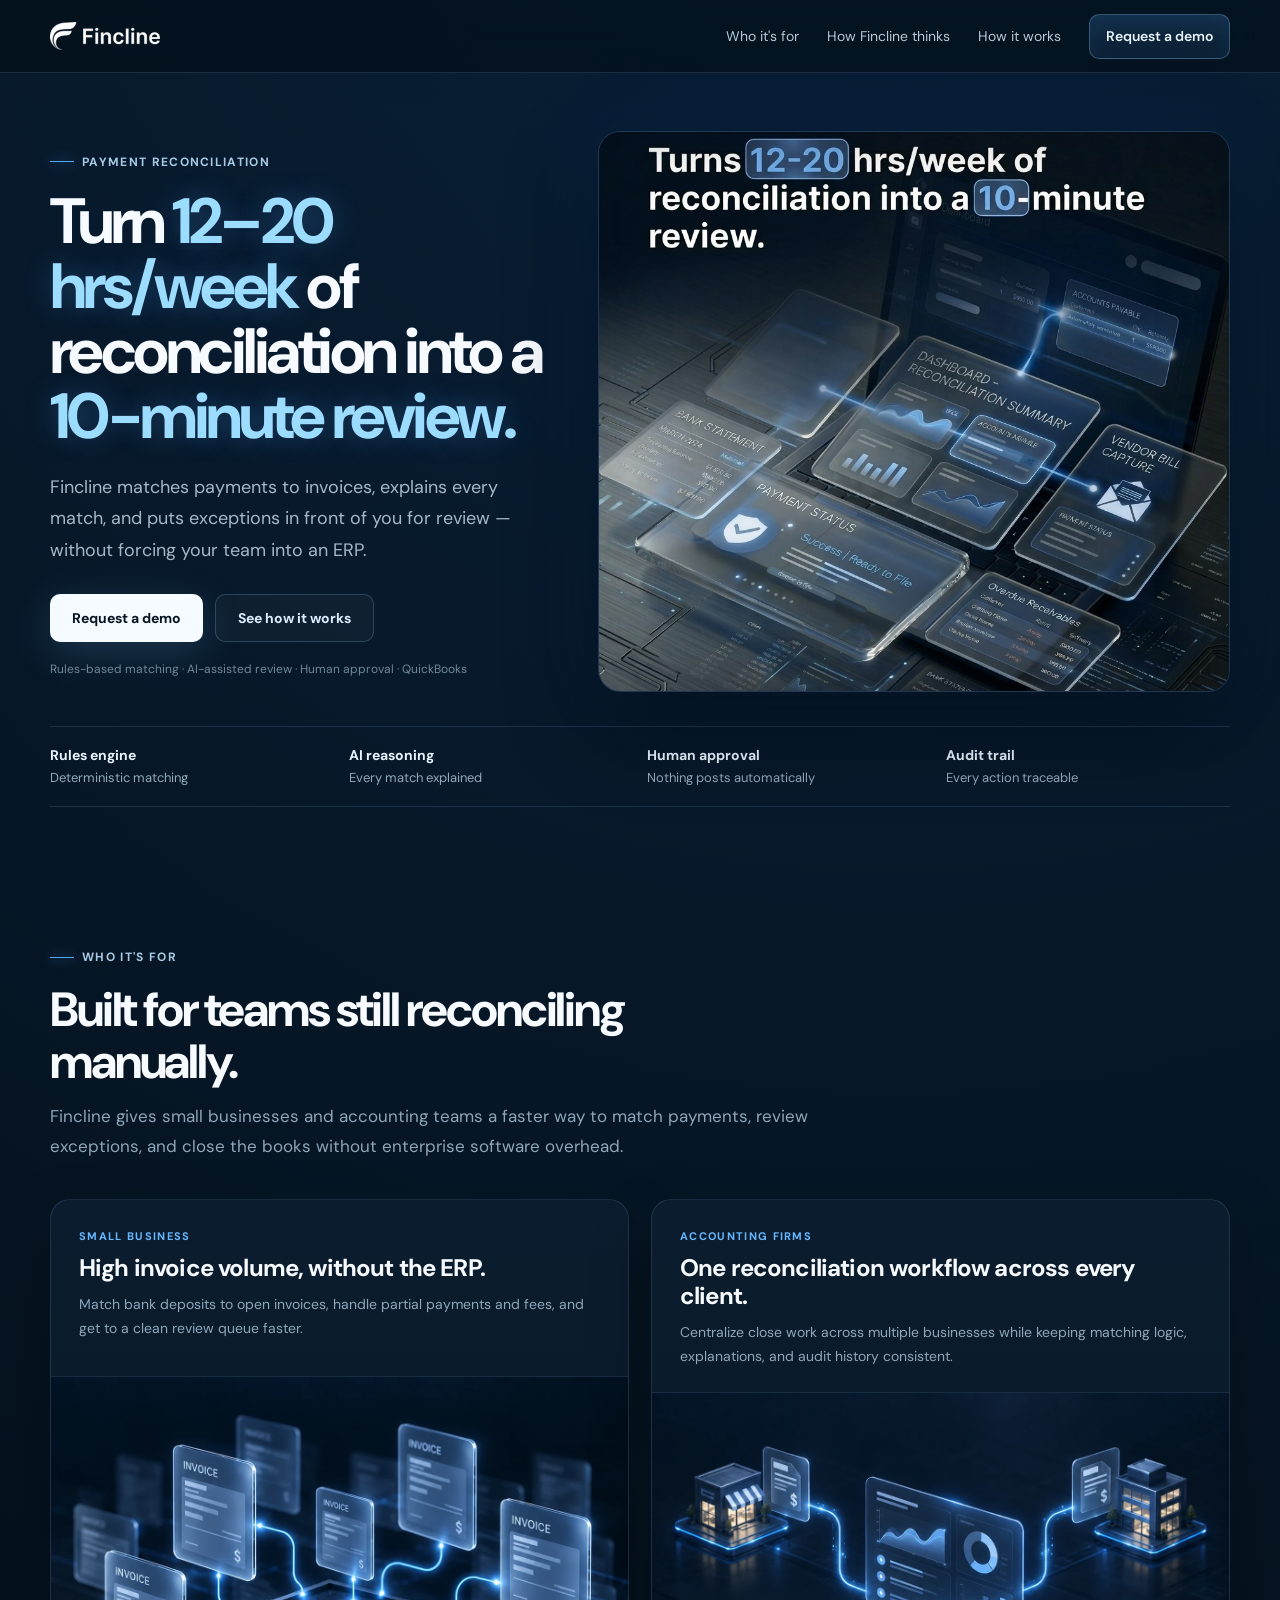
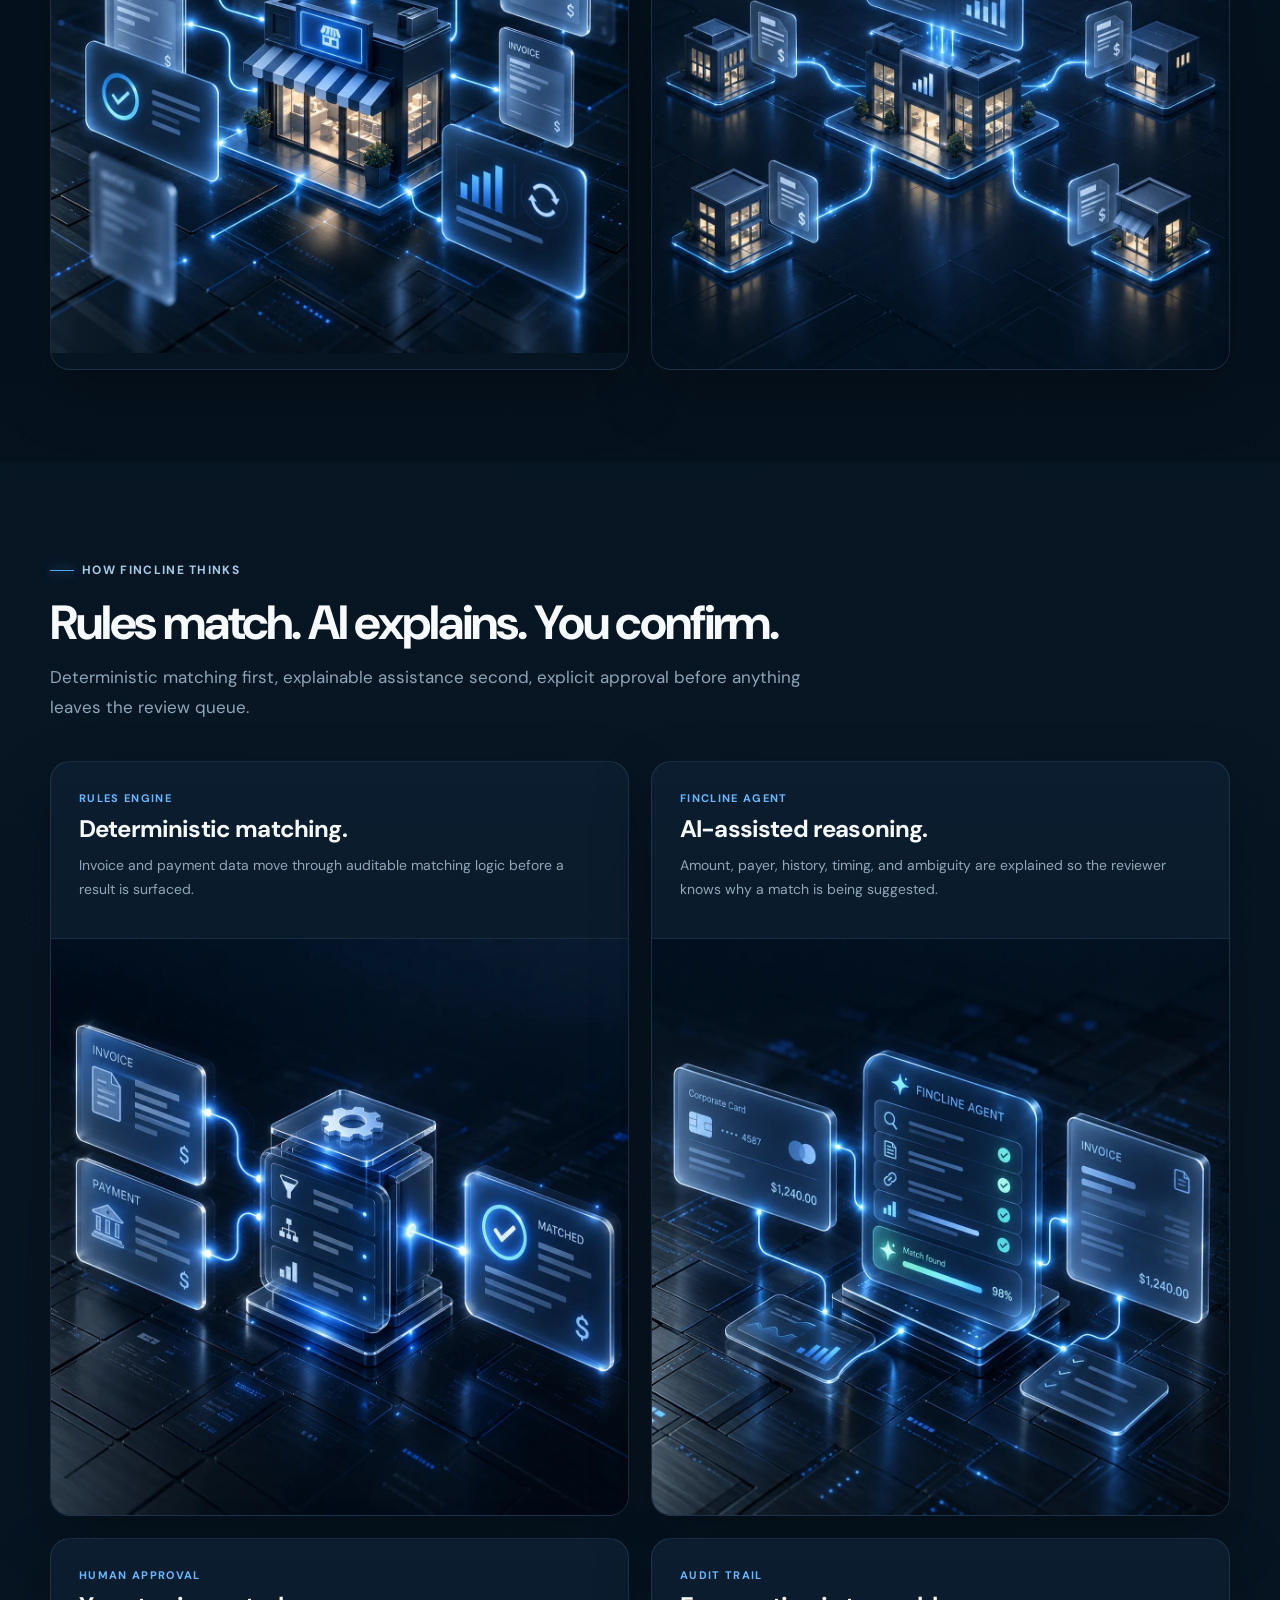
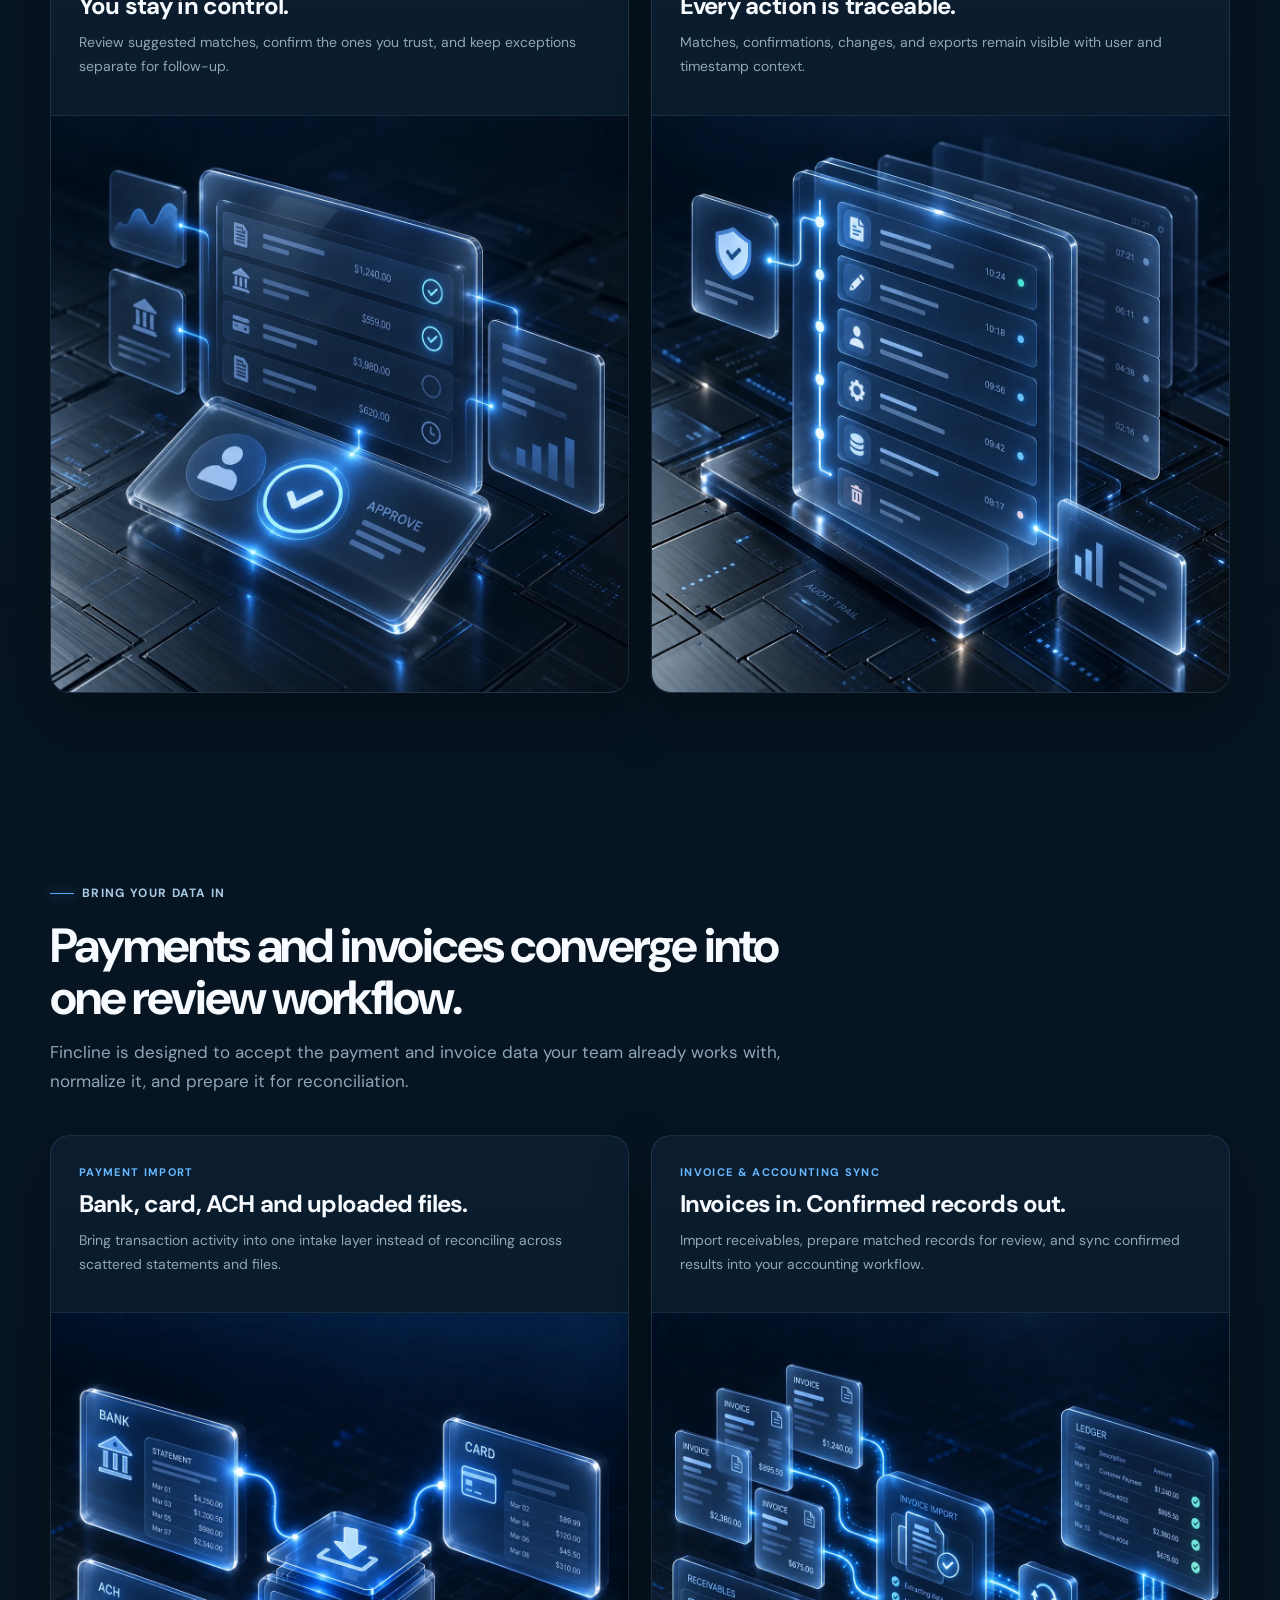
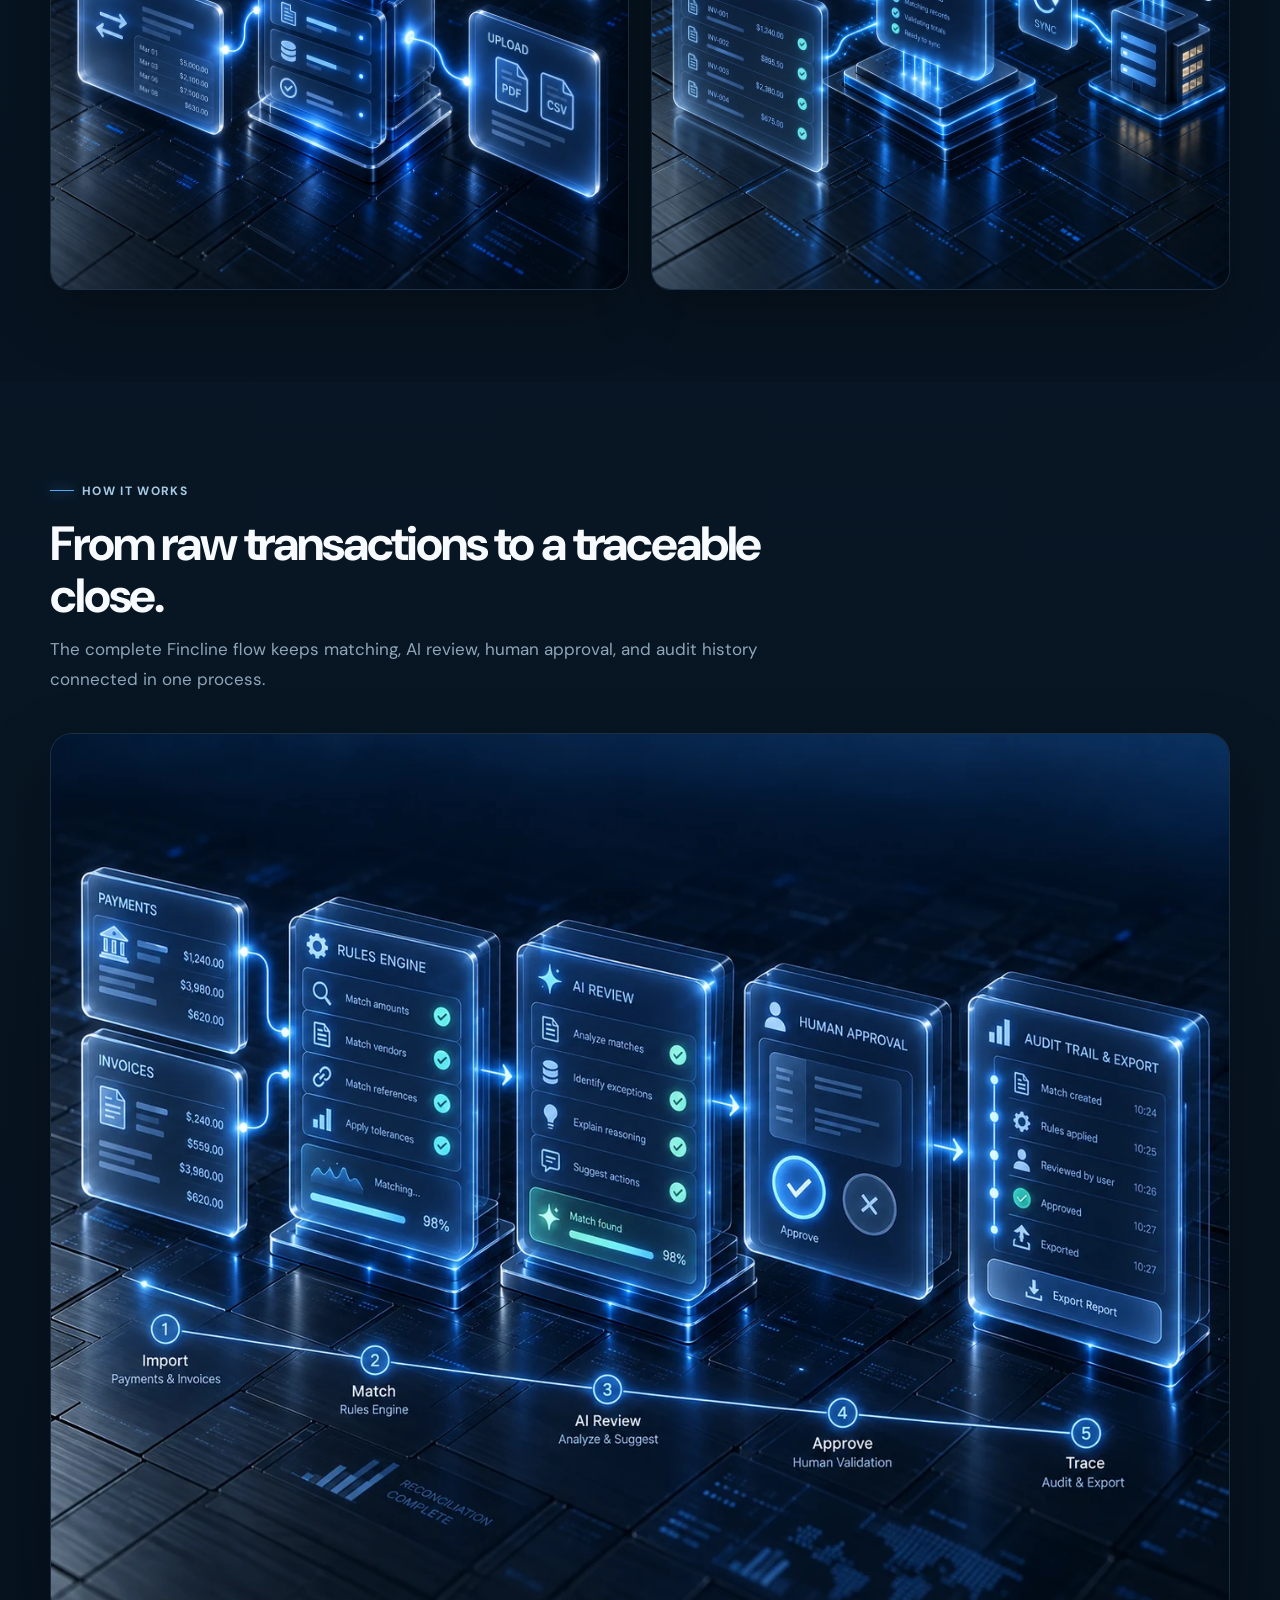
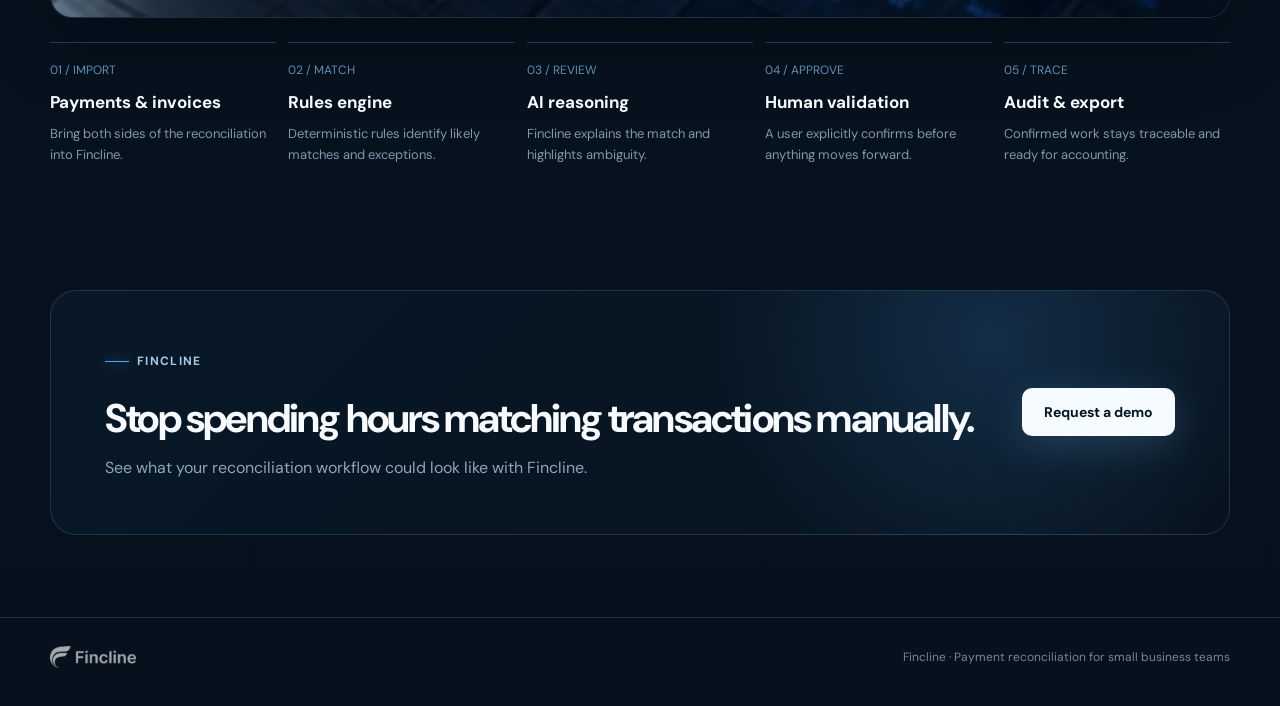
==== commit ba8f3e6f: "Add files via upload" ====
--- a/index.html
+++ b/index.html
@@ -1,177 +1,171 @@
-<!doctype html>
+<!DOCTYPE html>
+
 <html lang="en">
 <head>
-  <meta charset="utf-8">
-  <meta name="viewport" content="width=device-width,initial-scale=1">
-  <title>Fincline — Payment reconciliation for small business teams</title>
-  <meta name="description" content="Fincline matches payments to invoices, explains every match, and puts exceptions in front of you for review.">
-  <link rel="icon" href="assets/favicon.svg" type="image/svg+xml">
-  <link rel="preconnect" href="https://fonts.googleapis.com">
-  <link rel="preconnect" href="https://fonts.gstatic.com" crossorigin>
-  <link href="https://fonts.googleapis.com/css2?family=DM+Sans:wght@400;500;600;700&display=swap" rel="stylesheet">
-  <link rel="stylesheet" href="styles.css">
+<meta charset="utf-8"/>
+<meta content="width=device-width,initial-scale=1" name="viewport"/>
+<title>Fincline — Payment reconciliation for small business teams</title>
+<meta content="Fincline matches payments to invoices, explains every match, and puts exceptions in front of you for review." name="description"/>
+<link href="assets/favicon.svg" rel="icon" type="image/svg+xml"/>
+<link href="https://fonts.googleapis.com" rel="preconnect"/>
+<link crossorigin="" href="https://fonts.gstatic.com" rel="preconnect"/>
+<link href="https://fonts.googleapis.com/css2?family=DM+Sans:wght@400;500;600;700&amp;display=swap" rel="stylesheet"/>
+<link href="styles.css" rel="stylesheet"/>
 </head>
 <body>
 <nav>
-  <div class="container nav-inner">
-    <a href="#top"><img src="assets/fincline-logo.png" alt="Fincline" class="logo"></a>
-    <div class="nav-links">
-      <a href="#who">Who it's for</a>
-      <a href="#thinking">How Fincline thinks</a>
-      <a href="#how">How it works</a>
-      <a class="nav-cta" href="mailto:hello@fincline.com?subject=Demo request">Request a demo</a>
-    </div>
-  </div>
+<div class="container nav-inner">
+<a href="#top"><img alt="Fincline" class="logo" src="assets/fincline-logo.png"/></a>
+<div class="nav-links">
+<a href="#who">Who it's for</a>
+<a href="#thinking">How Fincline thinks</a>
+<a href="#how">How it works</a>
+<a class="nav-cta" href="mailto:hello@fincline.com?subject=Demo request">Request a demo</a>
+</div>
+</div>
 </nav>
+<main id="top">
+<section class="hero">
+<div class="container">
+<div class="hero-grid">
+<div>
+<div class="eyebrow">Payment reconciliation</div>
+<h1>Turn <span class="accent">12–20 hrs/week</span> of reconciliation into a <span class="accent">10-minute review.</span></h1>
+<p class="lead">Fincline matches payments to invoices, explains every match, and puts exceptions in front of you for review — without forcing your team into an ERP.</p>
+<div class="actions">
+<a class="btn btn-primary" href="mailto:hello@fincline.com?subject=Demo request">Request a demo</a>
+<a class="btn btn-secondary" href="#how">See how it works</a>
+</div>
+<div class="micro">Rules-based matching · AI-assisted review · Human approval · QuickBooks</div>
+</div>
+<div class="hero-image">
+<img alt="Fincline reconciliation dashboard concept" src="assets/hero-reconciliation.jpg"/>
+</div>
+</div>
+<div class="trust-row">
+<div><strong>Rules engine</strong>Deterministic matching</div>
+<div><strong>AI reasoning</strong>Every match explained</div>
+<div><strong>Human approval</strong>Nothing posts automatically</div>
+<div><strong>Audit trail</strong>Every action traceable</div>
+</div>
+</div>
+</section>
+<section id="who">
+<div class="container">
+<div class="section-head">
+<div class="eyebrow">Who it's for</div>
+<h2>Built for teams still reconciling manually.</h2>
+<p>Fincline gives small businesses and accounting teams a faster way to match payments, review exceptions, and close the books without enterprise software overhead.</p>
+</div>
+<div class="duo">
+<article class="feature-card">
 
-<main id="top">
-  <section class="hero">
-    <div class="container">
-      <div class="hero-grid">
-        <div>
-          <div class="eyebrow">Payment reconciliation</div>
-          <h1>Turn <span class="accent">12–20 hrs/week</span> of reconciliation into a <span class="accent">10-minute review.</span></h1>
-          <p class="lead">Fincline matches payments to invoices, explains every match, and puts exceptions in front of you for review — without forcing your team into an ERP.</p>
-          <div class="actions">
-            <a class="btn btn-primary" href="mailto:hello@fincline.com?subject=Demo request">Request a demo</a>
-            <a class="btn btn-secondary" href="#how">See how it works</a>
-          </div>
-          <div class="micro">Rules-based matching · AI-assisted review · Human approval · QuickBooks</div>
-        </div>
-        <div class="hero-image">
-          <img src="assets/hero-reconciliation.jpg" alt="Fincline reconciliation dashboard concept">
-        </div>
-      </div>
-      <div class="trust-row">
-        <div><strong>Rules engine</strong>Deterministic matching</div>
-        <div><strong>AI reasoning</strong>Every match explained</div>
-        <div><strong>Human approval</strong>Nothing posts automatically</div>
-        <div><strong>Audit trail</strong>Every action traceable</div>
-      </div>
-    </div>
-  </section>
 
-  <section id="who">
-    <div class="container">
-      <div class="section-head">
-        <div class="eyebrow">Who it's for</div>
-        <h2>Built for teams still reconciling manually.</h2>
-        <p>Fincline gives small businesses and accounting teams a faster way to match payments, review exceptions, and close the books without enterprise software overhead.</p>
-      </div>
-      <div class="duo">
-        <article class="feature-card">
-          <img src="assets/small-business.webp" alt="Small business with a high volume of invoices">
-          <div class="card-copy">
-            <div class="card-kicker">Small business</div>
-            <h3>High invoice volume, without the ERP.</h3>
-            <p>Match bank deposits to open invoices, handle partial payments and fees, and get to a clean review queue faster.</p>
-          </div>
-        </article>
-        <article class="feature-card">
-          <img src="assets/accounting-firms.webp" alt="Accounting firm managing multiple client businesses">
-          <div class="card-copy">
-            <div class="card-kicker">Accounting firms</div>
-            <h3>One reconciliation workflow across every client.</h3>
-            <p>Centralize close work across multiple businesses while keeping matching logic, explanations, and audit history consistent.</p>
-          </div>
-        </article>
-      </div>
-    </div>
-  </section>
+<div class="card-copy">
+<div class="card-kicker">Small business</div>
+<h3>High invoice volume, without the ERP.</h3>
+<p>Match bank deposits to open invoices, handle partial payments and fees, and get to a clean review queue faster.</p>
+</div><img alt="Small business with a high volume of invoices" src="assets/small-business.webp"/></article>
+<article class="feature-card">
 
-  <section class="tint" id="thinking">
-    <div class="container">
-      <div class="section-head">
-        <div class="eyebrow">How Fincline thinks</div>
-        <h2>Rules match. AI explains. You confirm.</h2>
-        <p>Deterministic matching first, explainable assistance second, explicit approval before anything leaves the review queue.</p>
-      </div>
-      <div class="grid2">
-        <article class="feature-card">
-          <img src="assets/rules-engine.webp" alt="Rules engine matching payments and invoices">
-          <div class="card-copy"><div class="card-kicker">Rules engine</div><h3>Deterministic matching.</h3><p>Invoice and payment data move through auditable matching logic before a result is surfaced.</p></div>
-        </article>
-        <article class="feature-card">
-          <img src="assets/fincline-agent.webp" alt="Fincline Agent reviewing a payment and invoice match">
-          <div class="card-copy"><div class="card-kicker">Fincline Agent</div><h3>AI-assisted reasoning.</h3><p>Amount, payer, history, timing, and ambiguity are explained so the reviewer knows why a match is being suggested.</p></div>
-        </article>
-        <article class="feature-card">
-          <img src="assets/human-approval.webp" alt="Human approval review screen">
-          <div class="card-copy"><div class="card-kicker">Human approval</div><h3>You stay in control.</h3><p>Review suggested matches, confirm the ones you trust, and keep exceptions separate for follow-up.</p></div>
-        </article>
-        <article class="feature-card">
-          <img src="assets/audit-trail.webp" alt="Audit trail and activity history">
-          <div class="card-copy"><div class="card-kicker">Audit trail</div><h3>Every action is traceable.</h3><p>Matches, confirmations, changes, and exports remain visible with user and timestamp context.</p></div>
-        </article>
-      </div>
-    </div>
-  </section>
 
-  <section id="inputs">
-    <div class="container">
-      <div class="section-head">
-        <div class="eyebrow">Bring your data in</div>
-        <h2>Payments and invoices converge into one review workflow.</h2>
-        <p>Fincline is designed to accept the payment and invoice data your team already works with, normalize it, and prepare it for reconciliation.</p>
-      </div>
-      <div class="duo">
-        <article class="feature-card">
-          <img src="assets/bank-payment-import.webp" alt="Bank, card, ACH, PDF and CSV payment import">
-          <div class="card-copy">
-            <div class="card-kicker">Payment import</div>
-            <h3>Bank, card, ACH and uploaded files.</h3>
-            <p>Bring transaction activity into one intake layer instead of reconciling across scattered statements and files.</p>
-          </div>
-        </article>
-        <article class="feature-card">
-          <img src="assets/invoice-accounting-sync.webp" alt="Invoice import and accounting ledger sync">
-          <div class="card-copy">
-            <div class="card-kicker">Invoice & accounting sync</div>
-            <h3>Invoices in. Confirmed records out.</h3>
-            <p>Import receivables, prepare matched records for review, and sync confirmed results into your accounting workflow.</p>
-          </div>
-        </article>
-      </div>
-    </div>
-  </section>
+<div class="card-copy">
+<div class="card-kicker">Accounting firms</div>
+<h3>One reconciliation workflow across every client.</h3>
+<p>Centralize close work across multiple businesses while keeping matching logic, explanations, and audit history consistent.</p>
+</div><img alt="Accounting firm managing multiple client businesses" src="assets/accounting-firms.webp"/></article>
+</div>
+</div>
+</section>
+<section class="tint" id="thinking">
+<div class="container">
+<div class="section-head">
+<div class="eyebrow">How Fincline thinks</div>
+<h2>Rules match. AI explains. You confirm.</h2>
+<p>Deterministic matching first, explainable assistance second, explicit approval before anything leaves the review queue.</p>
+</div>
+<div class="grid2">
+<article class="feature-card">
 
-  <section class="tint" id="how">
-    <div class="container">
-      <div class="section-head">
-        <div class="eyebrow">How it works</div>
-        <h2>From raw transactions to a traceable close.</h2>
-        <p>The complete Fincline flow keeps matching, AI review, human approval, and audit history connected in one process.</p>
-      </div>
-      <div class="workflow-visual">
-        <img src="assets/reconciliation-workflow.webp" alt="Fincline end-to-end reconciliation workflow">
-      </div>
-      <div class="workflow">
-        <div class="step"><div class="step-num">01 / IMPORT</div><h3>Payments & invoices</h3><p>Bring both sides of the reconciliation into Fincline.</p></div>
-        <div class="step"><div class="step-num">02 / MATCH</div><h3>Rules engine</h3><p>Deterministic rules identify likely matches and exceptions.</p></div>
-        <div class="step"><div class="step-num">03 / REVIEW</div><h3>AI reasoning</h3><p>Fincline explains the match and highlights ambiguity.</p></div>
-        <div class="step"><div class="step-num">04 / APPROVE</div><h3>Human validation</h3><p>A user explicitly confirms before anything moves forward.</p></div>
-        <div class="step"><div class="step-num">05 / TRACE</div><h3>Audit & export</h3><p>Confirmed work stays traceable and ready for accounting.</p></div>
-      </div>
-    </div>
-  </section>
 
-  <div class="container">
-    <div class="cta">
-      <div>
-        <div class="eyebrow">Fincline</div>
-        <h2>Stop spending hours matching transactions manually.</h2>
-        <p>See what your reconciliation workflow could look like with Fincline.</p>
-      </div>
-      <a class="btn btn-primary" href="mailto:hello@fincline.com?subject=Demo request">Request a demo</a>
-    </div>
-  </div>
+<div class="card-copy"><div class="card-kicker">Rules engine</div><h3>Deterministic matching.</h3><p>Invoice and payment data move through auditable matching logic before a result is surfaced.</p></div><img alt="Rules engine matching payments and invoices" src="assets/rules-engine.webp"/></article>
+<article class="feature-card">
+
+
+<div class="card-copy"><div class="card-kicker">Fincline Agent</div><h3>AI-assisted reasoning.</h3><p>Amount, payer, history, timing, and ambiguity are explained so the reviewer knows why a match is being suggested.</p></div><img alt="Fincline Agent reviewing a payment and invoice match" src="assets/fincline-agent.webp"/></article>
+<article class="feature-card">
+
+
+<div class="card-copy"><div class="card-kicker">Human approval</div><h3>You stay in control.</h3><p>Review suggested matches, confirm the ones you trust, and keep exceptions separate for follow-up.</p></div><img alt="Human approval review screen" src="assets/human-approval.webp"/></article>
+<article class="feature-card">
+
+
+<div class="card-copy"><div class="card-kicker">Audit trail</div><h3>Every action is traceable.</h3><p>Matches, confirmations, changes, and exports remain visible with user and timestamp context.</p></div><img alt="Audit trail and activity history" src="assets/audit-trail.webp"/></article>
+</div>
+</div>
+</section>
+<section id="inputs">
+<div class="container">
+<div class="section-head">
+<div class="eyebrow">Bring your data in</div>
+<h2>Payments and invoices converge into one review workflow.</h2>
+<p>Fincline is designed to accept the payment and invoice data your team already works with, normalize it, and prepare it for reconciliation.</p>
+</div>
+<div class="duo">
+<article class="feature-card">
+
+
+<div class="card-copy">
+<div class="card-kicker">Payment import</div>
+<h3>Bank, card, ACH and uploaded files.</h3>
+<p>Bring transaction activity into one intake layer instead of reconciling across scattered statements and files.</p>
+</div><img alt="Bank, card, ACH, PDF and CSV payment import" src="assets/bank-payment-import.webp"/></article>
+<article class="feature-card">
+
+
+<div class="card-copy">
+<div class="card-kicker">Invoice &amp; accounting sync</div>
+<h3>Invoices in. Confirmed records out.</h3>
+<p>Import receivables, prepare matched records for review, and sync confirmed results into your accounting workflow.</p>
+</div><img alt="Invoice import and accounting ledger sync" src="assets/invoice-accounting-sync.webp"/></article>
+</div>
+</div>
+</section>
+<section class="tint" id="how">
+<div class="container">
+<div class="section-head">
+<div class="eyebrow">How it works</div>
+<h2>From raw transactions to a traceable close.</h2>
+<p>The complete Fincline flow keeps matching, AI review, human approval, and audit history connected in one process.</p>
+</div>
+<div class="workflow-visual">
+<img alt="Fincline end-to-end reconciliation workflow" src="assets/reconciliation-workflow.webp"/>
+</div>
+<div class="workflow">
+<div class="step"><div class="step-num">01 / IMPORT</div><h3>Payments &amp; invoices</h3><p>Bring both sides of the reconciliation into Fincline.</p></div>
+<div class="step"><div class="step-num">02 / MATCH</div><h3>Rules engine</h3><p>Deterministic rules identify likely matches and exceptions.</p></div>
+<div class="step"><div class="step-num">03 / REVIEW</div><h3>AI reasoning</h3><p>Fincline explains the match and highlights ambiguity.</p></div>
+<div class="step"><div class="step-num">04 / APPROVE</div><h3>Human validation</h3><p>A user explicitly confirms before anything moves forward.</p></div>
+<div class="step"><div class="step-num">05 / TRACE</div><h3>Audit &amp; export</h3><p>Confirmed work stays traceable and ready for accounting.</p></div>
+</div>
+</div>
+</section>
+<div class="container">
+<div class="cta">
+<div>
+<div class="eyebrow">Fincline</div>
+<h2>Stop spending hours matching transactions manually.</h2>
+<p>See what your reconciliation workflow could look like with Fincline.</p>
+</div>
+<a class="btn btn-primary" href="mailto:hello@fincline.com?subject=Demo request">Request a demo</a>
+</div>
+</div>
 </main>
-
 <footer>
-  <div class="container footer-row">
-    <img src="assets/fincline-logo.png" alt="Fincline" class="footer-logo">
-    <div>Fincline · Payment reconciliation for small business teams</div>
-  </div>
+<div class="container footer-row">
+<img alt="Fincline" class="footer-logo" src="assets/fincline-logo.png"/>
+<div>Fincline · Payment reconciliation for small business teams</div>
+</div>
 </footer>
 </body>
 </html>
--- a/styles.css
+++ b/styles.css
@@ -80,15 +80,45 @@
 .section-head p{margin:0;color:#8ea6b9;font-size:17px;line-height:1.75}
 .duo,.grid2{display:grid;grid-template-columns:repeat(2,1fr);gap:22px}
 .feature-card{
+  display:flex;
+  flex-direction:column;
   background:linear-gradient(180deg,rgba(12,30,48,.92),rgba(7,21,34,.96));
-  border:1px solid rgba(151,201,255,.13);border-radius:20px;overflow:hidden;
+  border:1px solid rgba(151,201,255,.13);
+  border-radius:20px;
+  overflow:hidden;
   box-shadow:0 24px 60px rgba(0,0,0,.28)
 }
-.feature-card img{display:block;width:100%;aspect-ratio:1/1;object-fit:cover}
-.card-copy{padding:24px 24px 28px}
-.card-kicker{font-size:11px;text-transform:uppercase;letter-spacing:.12em;color:#67b8ff;font-weight:700;margin-bottom:8px}
-.card-copy h3{font-size:23px;letter-spacing:-.035em;margin:0 0 10px}
-.card-copy p{margin:0;color:#8fa7b9;line-height:1.7;font-size:14px}
+.card-copy{
+  padding:28px 28px 24px;
+  min-height:176px
+}
+.card-kicker{
+  font-size:11px;
+  text-transform:uppercase;
+  letter-spacing:.12em;
+  color:#67b8ff;
+  font-weight:700;
+  margin-bottom:9px
+}
+.card-copy h3{
+  font-size:24px;
+  line-height:1.16;
+  letter-spacing:-.035em;
+  margin:0 0 10px
+}
+.card-copy p{
+  margin:0;
+  color:#8fa7b9;
+  line-height:1.72;
+  font-size:14px
+}
+.feature-card img{
+  display:block;
+  width:100%;
+  aspect-ratio:1/1;
+  object-fit:cover;
+  border-top:1px solid rgba(151,201,255,.10)
+}
 .workflow-visual{
   border-radius:22px;overflow:hidden;border:1px solid rgba(151,201,255,.14);
   box-shadow:0 28px 70px rgba(0,0,0,.3);background:#071522
@@ -119,6 +149,7 @@
 }
 @media(max-width:640px){
   .container{width:min(100% - 28px,1180px)}
+  .card-copy{min-height:0;padding:24px 22px 20px}
   .nav-links>a:not(.nav-cta){display:none}
   .workflow,.trust-row{grid-template-columns:1fr}
   section{padding:70px 0}
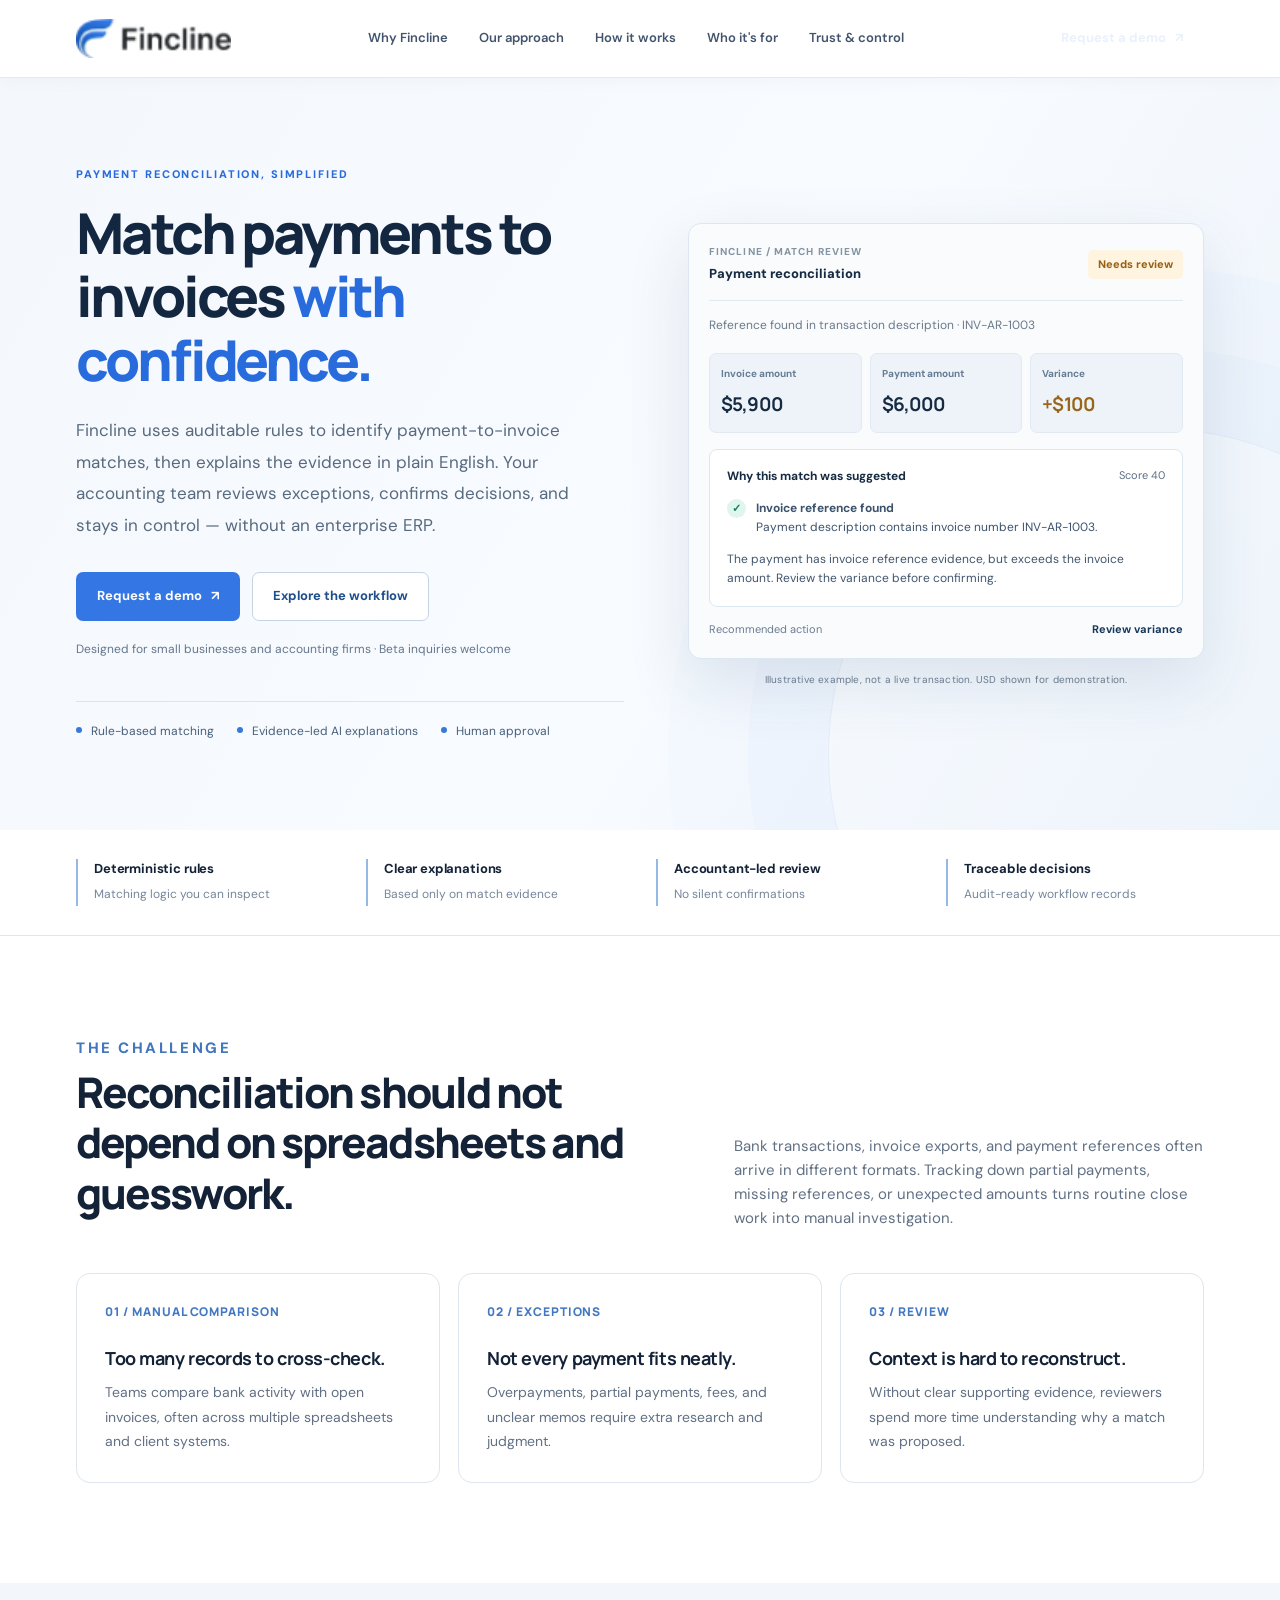
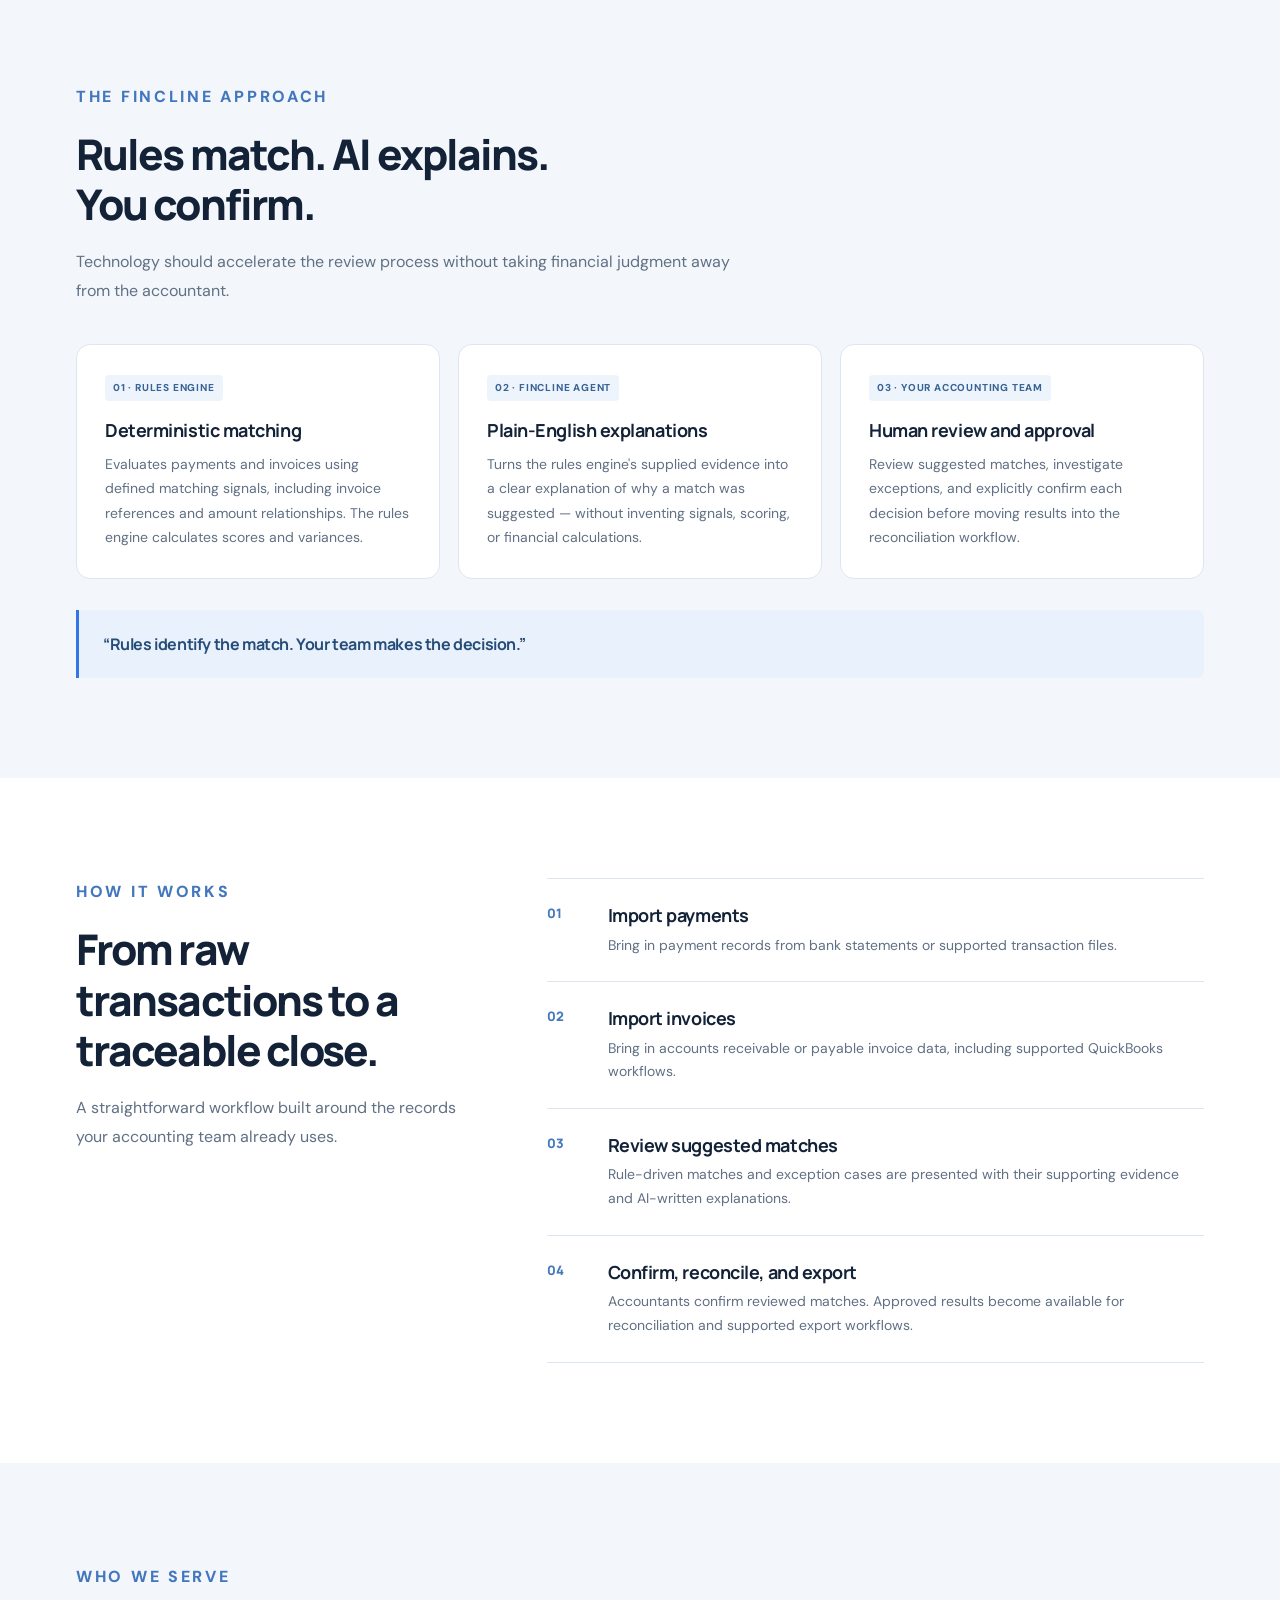
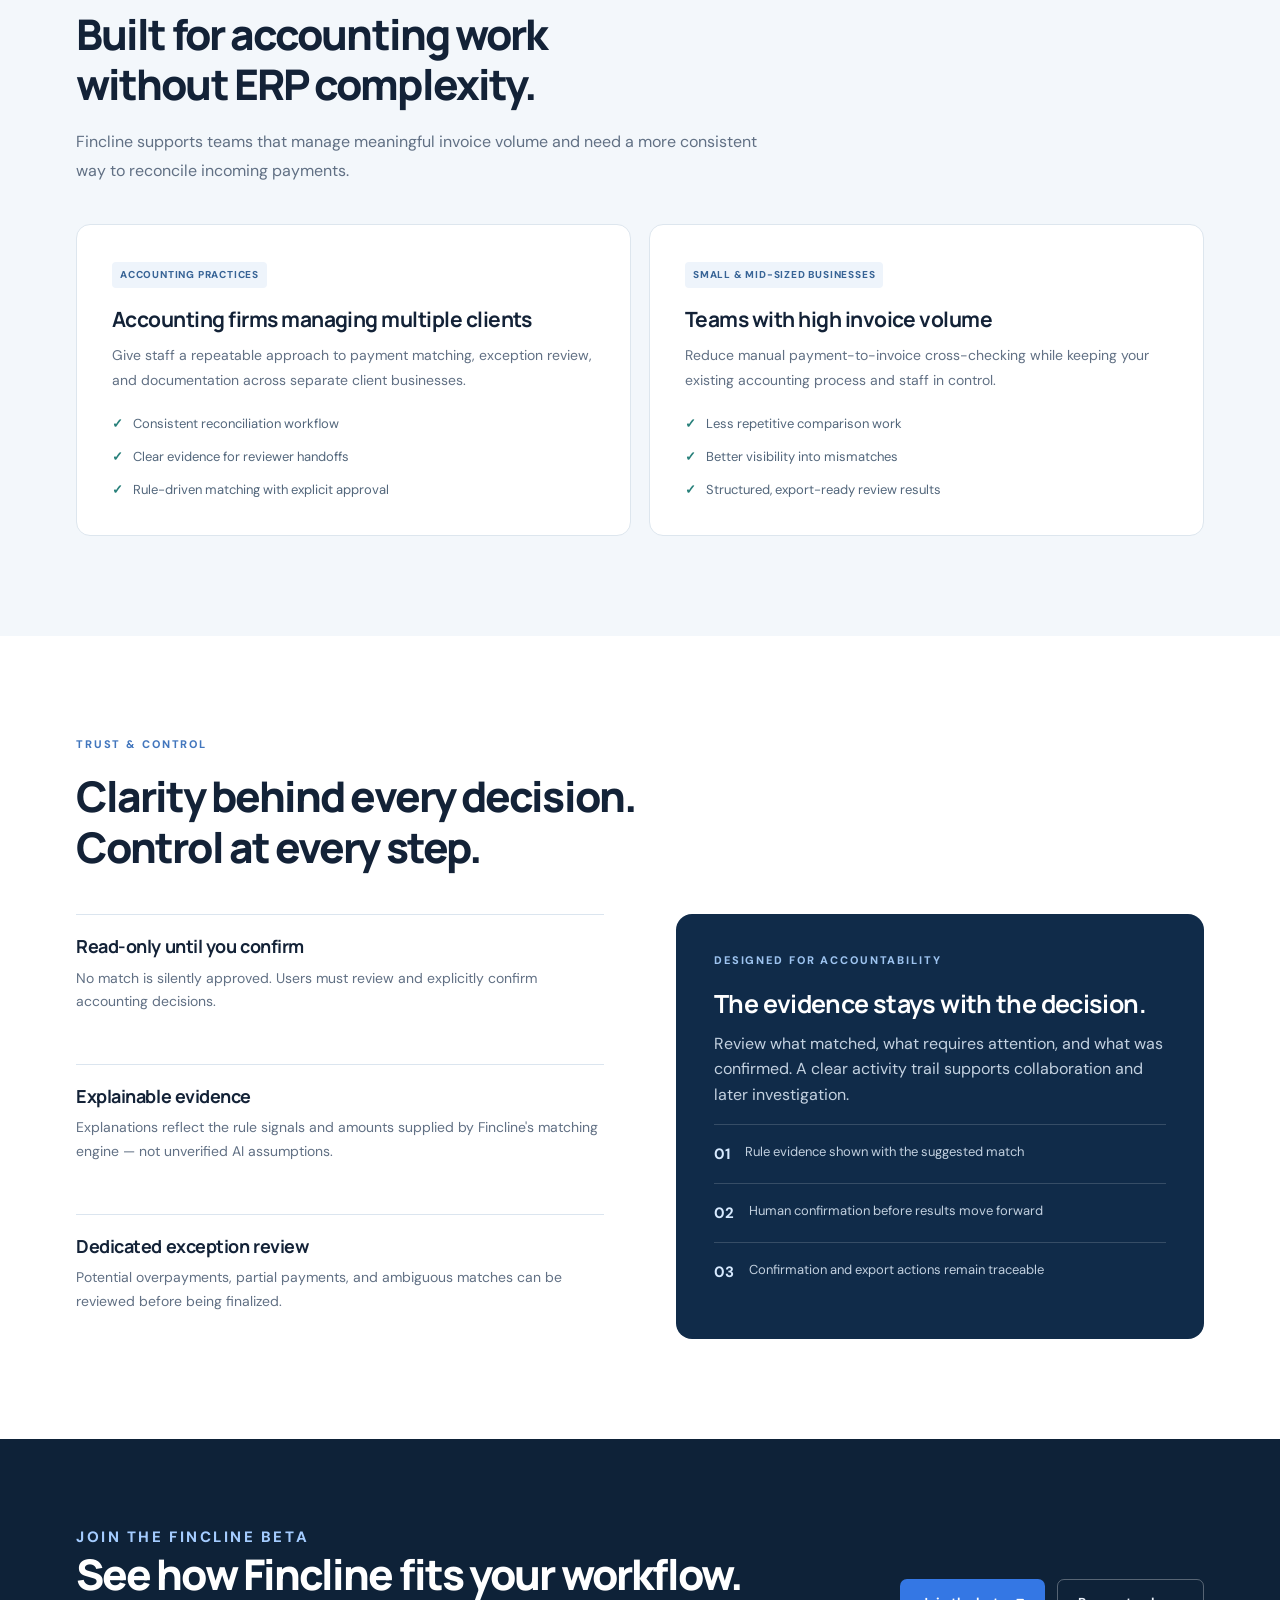
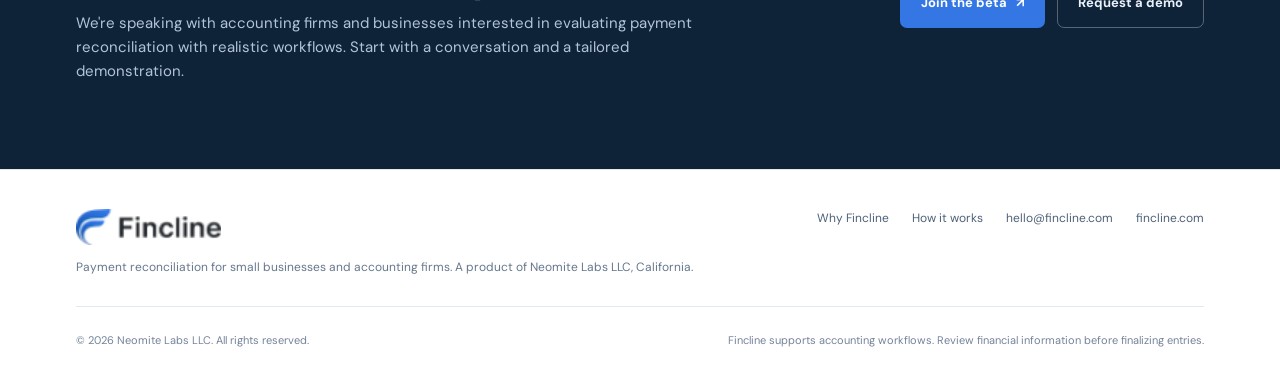
==== commit 8970bfc5: "Add files via upload New fincline website" ====
--- a/index.html
+++ b/index.html
@@ -1,171 +1,105 @@
-<!DOCTYPE html>
-
+<!doctype html>
 <html lang="en">
 <head>
-<meta charset="utf-8"/>
-<meta content="width=device-width,initial-scale=1" name="viewport"/>
-<title>Fincline — Payment reconciliation for small business teams</title>
-<meta content="Fincline matches payments to invoices, explains every match, and puts exceptions in front of you for review." name="description"/>
-<link href="assets/favicon.svg" rel="icon" type="image/svg+xml"/>
-<link href="https://fonts.googleapis.com" rel="preconnect"/>
-<link crossorigin="" href="https://fonts.gstatic.com" rel="preconnect"/>
-<link href="https://fonts.googleapis.com/css2?family=DM+Sans:wght@400;500;600;700&amp;display=swap" rel="stylesheet"/>
-<link href="styles.css" rel="stylesheet"/>
+  <meta charset="utf-8">
+  <meta name="viewport" content="width=device-width, initial-scale=1">
+  <meta name="theme-color" content="#ffffff">
+  <meta name="description" content="Fincline helps accounting firms and small businesses match payments to invoices using auditable rules, clear AI explanations, and accountant-led approval.">
+  <title>Fincline | Payment reconciliation with clarity</title>
+  <link rel="preconnect" href="https://fonts.googleapis.com">
+  <link rel="preconnect" href="https://fonts.gstatic.com" crossorigin>
+  <link href="https://fonts.googleapis.com/css2?family=DM+Sans:wght@400;500;600;700&family=Manrope:wght@400;500;600;700;800&display=swap" rel="stylesheet">
+  <style>
+    :root{--ink:#132237;--navy:#0b1929;--navy2:#122a43;--blue:#286bdc;--blue2:#78b6fa;--mist:#f3f7fb;--white:#fff;--muted:#617084;--line:#dde6ee;--teal:#0a827c;--gold:#ae6e14;--radius:14px}
+    *{box-sizing:border-box}html{scroll-behavior:smooth}body{margin:0;color:var(--ink);font-family:'DM Sans',Arial,sans-serif;-webkit-font-smoothing:antialiased;background:#fff;line-height:1.6}a{text-decoration:none;color:inherit}button{font:inherit}::selection{background:#bfd9ff;color:#112b4b}
+    .container{width:min(1128px,calc(100% - 64px));margin:auto}.eyebrow{font-size:11px;letter-spacing:.17em;text-transform:uppercase;font-weight:800;color:#4276bd;margin:0 0 17px}.eyebrow.light{color:#a4ccff}
+    h1,h2,h3,p{margin-top:0}h1,h2,h3{font-family:Manrope,'DM Sans',sans-serif}h1{font-size:clamp(39px,4.4vw,65px);letter-spacing:-.055em;line-height:1.13;font-weight:800;margin-bottom:24px}h2{font-size:clamp(29px,3.3vw,43px);letter-spacing:-.045em;line-height:1.2;font-weight:800;margin-bottom:18px}h3{font-size:18px;line-height:1.35;letter-spacing:-.025em;margin:0 0 10px}p{color:var(--muted)}
+    .header{background:var(--navy);position:sticky;top:0;z-index:30;border-bottom:1px solid rgba(255,255,255,.11)}.nav{display:flex;align-items:center;justify-content:space-between;min-height:77px;gap:30px}.brand{display:flex;align-items:center;gap:12px;flex-shrink:0}.brand-logo{display:block;width:155px;height:auto;image-rendering:auto}.nav-links{display:flex;align-items:center;gap:31px;color:#bfccdb;font-size:13px;font-weight:600}.nav-links a:hover{color:#fff}.nav-actions{display:flex;align-items:center;gap:13px}.button{display:inline-flex;align-items:center;justify-content:center;gap:9px;border-radius:7px;padding:13px 20px;font-size:13px;font-weight:700;border:1px solid transparent;white-space:nowrap;transition:transform .16s,background .16s,border-color .16s}.button:hover{transform:translateY(-1px)}.button-primary{background:#3477e4;color:#fff}.button-primary:hover{background:#2267d7}.button-outline{color:#eaf1fb;background:transparent;border-color:rgba(255,255,255,.3)}.button-outline:hover{border-color:#fff}.button-subtle{background:#fff;color:#1e4e8b;border-color:#cbd9e8}.mobile-menu{display:none;background:none;border:0;color:#fff;font-size:26px;cursor:pointer}
+    .hero{background:linear-gradient(118deg,#0b1929 0%,#10263d 62%,#153454 100%);position:relative;overflow:hidden;color:#fff}.hero:before{content:"";position:absolute;inset:auto -200px -250px auto;width:650px;height:650px;border:1px solid rgba(140,193,255,.09);border-radius:100%;box-shadow:0 0 0 80px rgba(145,198,255,.025),0 0 0 160px rgba(145,198,255,.018);pointer-events:none}.hero-inner{display:grid;grid-template-columns:1.03fr .97fr;gap:64px;align-items:center;padding:88px 0 89px;position:relative}.hero-copy{max-width:570px}.hero h1{color:#fff}.hero .lead{font-size:17px;line-height:1.85;color:#c0cbd9;max-width:520px;margin-bottom:31px}.hero .highlight{color:#90c2ff}.hero-actions{display:flex;flex-wrap:wrap;gap:12px}.hero-note{font-size:12px;color:#9eafc4;margin:19px 0 0}.mini-rule{height:1px;background:rgba(255,255,255,.12);margin-top:42px}.hero-strip{display:flex;gap:23px;align-items:center;flex-wrap:wrap;margin-top:20px;color:#b7c9db;font-size:12px}.hero-strip span:before{content:"";display:inline-block;width:6px;height:6px;background:#77b8ff;border-radius:50%;vertical-align:2px;margin-right:9px}
+    .demo-shell{background:#f9fbfd;border-radius:13px;padding:20px;box-shadow:0 34px 85px rgba(2,12,24,.32);color:#162b42;border:1px solid rgba(197,217,236,.65);transform:translateY(4px)}.demo-top{display:flex;align-items:center;justify-content:space-between;border-bottom:1px solid #e1e9f0;padding-bottom:15px;gap:10px}.demo-name{font-weight:800;font-size:13px}.tiny{font-size:10px;letter-spacing:.11em;text-transform:uppercase;font-weight:800;color:#8494a3}.pill{font-size:11px;font-weight:800;color:#986115;background:#fff4df;padding:6px 10px;border-radius:5px;white-space:nowrap}.demo-sub{font-size:12px;color:#6b7a8a;margin:15px 0 18px}.amount-grid{display:grid;grid-template-columns:repeat(3,1fr);gap:8px}.amount-box{background:#edf3f9;border:1px solid #e1eaf3;padding:12px 11px;border-radius:7px}.amount-box label{display:block;color:#667c94;font-size:10px;font-weight:700;margin-bottom:7px}.amount-box b{display:block;font-family:Manrope;font-size:19px;letter-spacing:-.045em;white-space:nowrap}.amount-box:nth-child(3) b{color:#99651a}.evidence{margin-top:16px;border:1px solid #dce7f0;background:#fff;border-radius:8px;padding:17px}.evidence-head{display:flex;justify-content:space-between;gap:10px;align-items:center}.evidence-head strong{font-size:12px}.score{font-size:11px;color:#5b6f85}.evidence-row{display:flex;align-items:flex-start;gap:10px;margin-top:13px;font-size:12px;color:#3c536d}.tick{display:flex;align-items:center;justify-content:center;width:19px;height:19px;flex:0 0 19px;border-radius:50%;background:#e0f5ed;color:#117d59;font-weight:800;font-size:11px}.info-note{font-size:12px;line-height:1.6;color:#42566d;margin:13px 0 0}.demo-foot{display:flex;align-items:center;justify-content:space-between;margin-top:14px;color:#6c7d90;font-size:11px}.demo-foot strong{color:#17365a}.demo-disclaimer{color:#d1ddea;font-size:10px;letter-spacing:.02em;text-align:center;margin:17px 0 0}
+    .trust-band{background:#fff;border-bottom:1px solid var(--line)}.trust-grid{display:grid;grid-template-columns:repeat(4,1fr);padding:29px 0;gap:32px}.trust-item{padding-left:16px;border-left:2px solid #94b9e5}.trust-item b{display:block;font-size:13px;letter-spacing:-.012em}.trust-item span{font-size:12px;color:#75869a}
+    section.content-section{padding:100px 0}.section-header{max-width:690px;margin-bottom:38px}.section-header p{font-size:16px;line-height:1.8}.section-head-split{display:flex;justify-content:space-between;gap:35px;align-items:flex-end;margin-bottom:36px}.section-head-split p{max-width:470px;margin-bottom:7px;font-size:15px}.grid-3{display:grid;grid-template-columns:repeat(3,1fr);gap:18px}.grid-2{display:grid;grid-template-columns:repeat(2,1fr);gap:18px}.panel{background:#fff;border:1px solid var(--line);border-radius:var(--radius);padding:28px;transition:box-shadow .16s,border-color .16s}.panel:hover{box-shadow:0 14px 30px rgba(23,55,90,.06);border-color:#c8dae9}.panel p{font-size:14px;line-height:1.75;margin-bottom:0}.index{font-family:Manrope;font-weight:800;font-size:12px;color:#4278c2;letter-spacing:.08em;margin-bottom:25px}.panel .tag{display:inline-block;border-radius:4px;background:#eef4fb;color:#386496;font-size:10px;letter-spacing:.08em;font-weight:800;padding:5px 8px;text-transform:uppercase;margin-bottom:17px}.muted-section{background:var(--mist)}
+    .split{display:grid;grid-template-columns:.75fr 1.25fr;gap:76px;align-items:start}.split .section-header{margin-bottom:0}.number-list{border-top:1px solid var(--line)}.number-item{display:grid;grid-template-columns:45px 1fr;gap:16px;padding:24px 0;border-bottom:1px solid var(--line)}.num{font-family:Manrope;font-size:13px;font-weight:800;color:#4479bb}.number-item h3{margin-bottom:6px}.number-item p{font-size:14px;margin-bottom:0;line-height:1.7}
+    .value-head{margin-bottom:42px}.value-cols{display:grid;grid-template-columns:1fr 1fr;gap:72px}.value-list{display:grid;gap:25px}.value-item{border-top:1px solid #dbe5ef;padding-top:19px}.value-item h3{margin-bottom:8px}.value-item p{font-size:14px;line-height:1.7;margin:0}.quote{background:#e8f1fc;border-left:3px solid #3477e4;padding:21px 24px;color:#264c78;font-family:Manrope;font-weight:700;letter-spacing:-.025em;line-height:1.65;border-radius:0 8px 8px 0;margin-top:31px}
+    .blue-panel{background:#102b49;color:#fff;border-radius:16px;padding:38px}.blue-panel h3{color:#fff;font-size:25px}.blue-panel p{color:#c3d1e0}.blue-panel .eyebrow{color:#9ec4f0}.blue-panel .inline-stat{display:flex;gap:15px;border-top:1px solid rgba(255,255,255,.16);padding:17px 0}.blue-panel .inline-stat b{color:#d7eaff;font-size:15px}.blue-panel .inline-stat span{font-size:13px;color:#c2d0df}
+    .audience-grid{display:grid;grid-template-columns:repeat(2,1fr);gap:18px}.audience-panel{padding:35px}.audience-panel h3{font-size:21px}.audience-panel p{margin-bottom:22px}.audience-panel ul{list-style:none;padding:0;margin:0}.audience-panel li{font-size:13px;color:#52667b;margin-top:12px;display:flex;gap:10px}.audience-panel li:before{content:"✓";color:#267f79;font-weight:800}
+    .cta-section{background:#0e2238;color:#fff;padding:86px 0}.cta-inner{display:flex;align-items:center;justify-content:space-between;gap:45px}.cta-inner h2{color:#fff;margin-bottom:12px}.cta-inner p{color:#b3c4d7;margin-bottom:0;max-width:630px;font-size:15px}.cta-actions{display:flex;gap:12px;flex-wrap:wrap;justify-content:flex-end}
+    footer{background:#071522;color:#a2b1c2;padding:39px 0 33px}.footer-grid{display:flex;justify-content:space-between;gap:30px;align-items:flex-start}.footer-logo{width:145px;height:auto;display:block}.footer-grid p{font-size:12px;color:#8ca0b5;max-width:620px;margin:13px 0 0}.footer-links{font-size:12px;display:flex;gap:23px;flex-wrap:wrap}.footer-links a:hover{color:#fff}.footer-bottom{display:flex;justify-content:space-between;gap:20px;padding-top:25px;margin-top:28px;border-top:1px solid rgba(255,255,255,.12);font-size:11px;color:#7e90a3}
+    @media(max-width:1050px){.nav-links{gap:18px}.hero-inner{gap:32px}.split{gap:40px}.value-cols{gap:40px}.demo-shell{padding:15px}.amount-box b{font-size:16px}}
+    @media(max-width:820px){.container{width:min(100% - 36px,1128px)}.mobile-menu{display:block}.nav{min-height:68px}.brand-logo{width:135px}.nav-links{display:none;position:absolute;left:0;right:0;top:68px;background:#0b1929;padding:18px 22px 23px;flex-direction:column;align-items:flex-start;border-top:1px solid rgba(255,255,255,.12)}.nav-links.open{display:flex}.nav-actions>.button{display:none}.hero-inner{grid-template-columns:1fr;gap:44px;padding:63px 0 61px}.hero-copy{max-width:640px}.demo-shell{max-width:570px}.trust-grid{grid-template-columns:repeat(2,1fr)}.split,.value-cols{grid-template-columns:1fr;gap:36px}.grid-3{grid-template-columns:1fr}.section-head-split{display:block}.section-head-split p{max-width:650px}.cta-inner{display:block}.cta-actions{justify-content:flex-start;margin-top:23px}.footer-grid{display:block}.footer-links{margin-top:24px}}
+    @media(max-width:560px){h1{font-size:39px}h2{font-size:31px}.hero .lead{font-size:15px}.amount-box{padding:9px 7px}.amount-box b{font-size:15px}.amount-box label{font-size:9px}.trust-grid{gap:22px}.trust-item{padding-left:11px}.trust-item b{font-size:12px}section.content-section{padding:70px 0}.grid-2,.audience-grid{grid-template-columns:1fr}.panel{padding:23px}.audience-panel{padding:25px}.section-head-split{margin-bottom:26px}.blue-panel{padding:28px}.footer-bottom{display:block}.footer-bottom span{display:block;margin-top:8px}}
+    @media(prefers-reduced-motion:reduce){html{scroll-behavior:auto}.panel,.button{transition:none}}
+
+    /* Pearl White hero and crisp white header — November 2026 refinement */
+    .header{background:#fff;border-bottom:1px solid #e2e9f1;box-shadow:0 2px 18px rgba(17,39,70,.035)}
+    .nav-links{color:#42546d}.nav-links a:hover{color:#2467d4}
+    .hero{background:linear-gradient(120deg,#f4f7fb 0%,#f8fbff 56%,#eef4fb 100%);color:#132237}
+    .hero:before{border-color:rgba(65,111,183,.09);box-shadow:0 0 0 80px rgba(62,119,207,.025),0 0 0 160px rgba(62,119,207,.016)}
+    .hero h1{color:#142741}.hero .lead{color:#586a7e}.hero .highlight{color:#286bdc}
+    .hero .eyebrow.light{color:#286bdc}.hero-note{color:#64778d}
+    .hero-strip{color:#485f79}.hero-strip span:before{background:#3779da}
+    .mini-rule{background:#dbe5f0}.demo-shell{box-shadow:0 24px 65px rgba(42,71,110,.12);border-color:#dce7f1}
+    .demo-disclaimer{color:#6d7e91}
+    .hero .button-outline{color:#1f4f8b;background:#fff;border-color:#c4d4e5}
+    .hero .button-outline:hover{border-color:#286bdc;background:#f6faff}
+    .mobile-menu{color:#142741}
+    /* Pearl White footer: let the transparent Fincline logo sit naturally on white. */
+    footer{background:#fff;color:#53657b;border-top:1px solid #e2e9f1}
+    .footer-logo{background:transparent;padding:0;border-radius:0;box-sizing:border-box}
+    .footer-grid p{color:#66778c}
+    .footer-links{color:#4d6177}
+    .footer-links a:hover{color:#2464d9}
+    .footer-bottom{color:#748399;border-top:1px solid #e2e9f1}
+    @media(max-width:820px){.nav-links{background:#fff;border-top:1px solid #e2e9f1;box-shadow:0 12px 22px rgba(19,40,70,.06)}}
+  </style>
 </head>
 <body>
-<nav>
-<div class="container nav-inner">
-<a href="#top"><img alt="Fincline" class="logo" src="assets/fincline-logo.png"/></a>
-<div class="nav-links">
-<a href="#who">Who it's for</a>
-<a href="#thinking">How Fincline thinks</a>
-<a href="#how">How it works</a>
-<a class="nav-cta" href="mailto:hello@fincline.com?subject=Demo request">Request a demo</a>
-</div>
-</div>
-</nav>
-<main id="top">
-<section class="hero">
-<div class="container">
-<div class="hero-grid">
-<div>
-<div class="eyebrow">Payment reconciliation</div>
-<h1>Turn <span class="accent">12–20 hrs/week</span> of reconciliation into a <span class="accent">10-minute review.</span></h1>
-<p class="lead">Fincline matches payments to invoices, explains every match, and puts exceptions in front of you for review — without forcing your team into an ERP.</p>
-<div class="actions">
-<a class="btn btn-primary" href="mailto:hello@fincline.com?subject=Demo request">Request a demo</a>
-<a class="btn btn-secondary" href="#how">See how it works</a>
-</div>
-<div class="micro">Rules-based matching · AI-assisted review · Human approval · QuickBooks</div>
-</div>
-<div class="hero-image">
-<img alt="Fincline reconciliation dashboard concept" src="assets/hero-reconciliation.jpg"/>
-</div>
-</div>
-<div class="trust-row">
-<div><strong>Rules engine</strong>Deterministic matching</div>
-<div><strong>AI reasoning</strong>Every match explained</div>
-<div><strong>Human approval</strong>Nothing posts automatically</div>
-<div><strong>Audit trail</strong>Every action traceable</div>
-</div>
-</div>
-</section>
-<section id="who">
-<div class="container">
-<div class="section-head">
-<div class="eyebrow">Who it's for</div>
-<h2>Built for teams still reconciling manually.</h2>
-<p>Fincline gives small businesses and accounting teams a faster way to match payments, review exceptions, and close the books without enterprise software overhead.</p>
-</div>
-<div class="duo">
-<article class="feature-card">
-
-
-<div class="card-copy">
-<div class="card-kicker">Small business</div>
-<h3>High invoice volume, without the ERP.</h3>
-<p>Match bank deposits to open invoices, handle partial payments and fees, and get to a clean review queue faster.</p>
-</div><img alt="Small business with a high volume of invoices" src="assets/small-business.webp"/></article>
-<article class="feature-card">
-
-
-<div class="card-copy">
-<div class="card-kicker">Accounting firms</div>
-<h3>One reconciliation workflow across every client.</h3>
-<p>Centralize close work across multiple businesses while keeping matching logic, explanations, and audit history consistent.</p>
-</div><img alt="Accounting firm managing multiple client businesses" src="assets/accounting-firms.webp"/></article>
-</div>
-</div>
-</section>
-<section class="tint" id="thinking">
-<div class="container">
-<div class="section-head">
-<div class="eyebrow">How Fincline thinks</div>
-<h2>Rules match. AI explains. You confirm.</h2>
-<p>Deterministic matching first, explainable assistance second, explicit approval before anything leaves the review queue.</p>
-</div>
-<div class="grid2">
-<article class="feature-card">
-
-
-<div class="card-copy"><div class="card-kicker">Rules engine</div><h3>Deterministic matching.</h3><p>Invoice and payment data move through auditable matching logic before a result is surfaced.</p></div><img alt="Rules engine matching payments and invoices" src="assets/rules-engine.webp"/></article>
-<article class="feature-card">
-
-
-<div class="card-copy"><div class="card-kicker">Fincline Agent</div><h3>AI-assisted reasoning.</h3><p>Amount, payer, history, timing, and ambiguity are explained so the reviewer knows why a match is being suggested.</p></div><img alt="Fincline Agent reviewing a payment and invoice match" src="assets/fincline-agent.webp"/></article>
-<article class="feature-card">
-
-
-<div class="card-copy"><div class="card-kicker">Human approval</div><h3>You stay in control.</h3><p>Review suggested matches, confirm the ones you trust, and keep exceptions separate for follow-up.</p></div><img alt="Human approval review screen" src="assets/human-approval.webp"/></article>
-<article class="feature-card">
-
-
-<div class="card-copy"><div class="card-kicker">Audit trail</div><h3>Every action is traceable.</h3><p>Matches, confirmations, changes, and exports remain visible with user and timestamp context.</p></div><img alt="Audit trail and activity history" src="assets/audit-trail.webp"/></article>
-</div>
-</div>
-</section>
-<section id="inputs">
-<div class="container">
-<div class="section-head">
-<div class="eyebrow">Bring your data in</div>
-<h2>Payments and invoices converge into one review workflow.</h2>
-<p>Fincline is designed to accept the payment and invoice data your team already works with, normalize it, and prepare it for reconciliation.</p>
-</div>
-<div class="duo">
-<article class="feature-card">
-
-
-<div class="card-copy">
-<div class="card-kicker">Payment import</div>
-<h3>Bank, card, ACH and uploaded files.</h3>
-<p>Bring transaction activity into one intake layer instead of reconciling across scattered statements and files.</p>
-</div><img alt="Bank, card, ACH, PDF and CSV payment import" src="assets/bank-payment-import.webp"/></article>
-<article class="feature-card">
-
-
-<div class="card-copy">
-<div class="card-kicker">Invoice &amp; accounting sync</div>
-<h3>Invoices in. Confirmed records out.</h3>
-<p>Import receivables, prepare matched records for review, and sync confirmed results into your accounting workflow.</p>
-</div><img alt="Invoice import and accounting ledger sync" src="assets/invoice-accounting-sync.webp"/></article>
-</div>
-</div>
-</section>
-<section class="tint" id="how">
-<div class="container">
-<div class="section-head">
-<div class="eyebrow">How it works</div>
-<h2>From raw transactions to a traceable close.</h2>
-<p>The complete Fincline flow keeps matching, AI review, human approval, and audit history connected in one process.</p>
-</div>
-<div class="workflow-visual">
-<img alt="Fincline end-to-end reconciliation workflow" src="assets/reconciliation-workflow.webp"/>
-</div>
-<div class="workflow">
-<div class="step"><div class="step-num">01 / IMPORT</div><h3>Payments &amp; invoices</h3><p>Bring both sides of the reconciliation into Fincline.</p></div>
-<div class="step"><div class="step-num">02 / MATCH</div><h3>Rules engine</h3><p>Deterministic rules identify likely matches and exceptions.</p></div>
-<div class="step"><div class="step-num">03 / REVIEW</div><h3>AI reasoning</h3><p>Fincline explains the match and highlights ambiguity.</p></div>
-<div class="step"><div class="step-num">04 / APPROVE</div><h3>Human validation</h3><p>A user explicitly confirms before anything moves forward.</p></div>
-<div class="step"><div class="step-num">05 / TRACE</div><h3>Audit &amp; export</h3><p>Confirmed work stays traceable and ready for accounting.</p></div>
-</div>
-</div>
-</section>
-<div class="container">
-<div class="cta">
-<div>
-<div class="eyebrow">Fincline</div>
-<h2>Stop spending hours matching transactions manually.</h2>
-<p>See what your reconciliation workflow could look like with Fincline.</p>
-</div>
-<a class="btn btn-primary" href="mailto:hello@fincline.com?subject=Demo request">Request a demo</a>
-</div>
-</div>
-</main>
-<footer>
-<div class="container footer-row">
-<img alt="Fincline" class="footer-logo" src="assets/fincline-logo.png"/>
-<div>Fincline · Payment reconciliation for small business teams</div>
-</div>
-</footer>
+  <header class="header">
+    <div class="container nav">
+      <a class="brand" href="#top" aria-label="Fincline home"><img class="brand-logo" src="[data-uri]" alt="Fincline"></a>
+      <nav class="nav-links" id="navlinks" aria-label="Main navigation">
+        <a href="#why">Why Fincline</a><a href="#approach">Our approach</a><a href="#workflow">How it works</a><a href="#who">Who it's for</a><a href="#trust">Trust & control</a>
+      </nav>
+      <div class="nav-actions"><a class="button button-outline" href="mailto:hello@fincline.com?subject=Fincline%20demo%20request">Request a demo <span aria-hidden="true">↗</span></a><button class="mobile-menu" id="menu" type="button" aria-label="Toggle menu" aria-expanded="false">☰</button></div>
+    </div>
+  </header>
+  <main id="top">
+    <div class="hero">
+      <div class="container hero-inner">
+        <div class="hero-copy">
+          <p class="eyebrow light">PAYMENT RECONCILIATION, SIMPLIFIED</p>
+          <h1>Match payments to invoices <span class="highlight">with confidence.</span></h1>
+          <p class="lead">Fincline uses auditable rules to identify payment-to-invoice matches, then explains the evidence in plain English. Your accounting team reviews exceptions, confirms decisions, and stays in control — without an enterprise ERP.</p>
+          <div class="hero-actions"><a href="mailto:hello@fincline.com?subject=Fincline%20demo%20request" class="button button-primary">Request a demo <span aria-hidden="true">↗</span></a><a href="#workflow" class="button button-outline">Explore the workflow</a></div>
+          <p class="hero-note">Designed for small businesses and accounting firms · Beta inquiries welcome</p>
+          <div class="mini-rule"></div>
+          <div class="hero-strip"><span>Rule-based matching</span><span>Evidence-led AI explanations</span><span>Human approval</span></div>
+        </div>
+        <div>
+          <div class="demo-shell" role="img" aria-label="Illustrative match review: invoice $5,900, payment $6,000, $100 overpayment, invoice reference found, confidence score 40, needs review">
+            <div class="demo-top"><div><div class="tiny">FINCLINE / MATCH REVIEW</div><div class="demo-name" style="margin-top:4px">Payment reconciliation</div></div><span class="pill">Needs review</span></div>
+            <div class="demo-sub">Reference found in transaction description · INV-AR-1003</div>
+            <div class="amount-grid"><div class="amount-box"><label>Invoice amount</label><b>$5,900</b></div><div class="amount-box"><label>Payment amount</label><b>$6,000</b></div><div class="amount-box"><label>Variance</label><b>+$100</b></div></div>
+            <div class="evidence"><div class="evidence-head"><strong>Why this match was suggested</strong><span class="score">Score 40</span></div><div class="evidence-row"><span class="tick">✓</span><span><strong>Invoice reference found</strong><br>Payment description contains invoice number INV-AR-1003.</span></div><div class="info-note">The payment has invoice reference evidence, but exceeds the invoice amount. Review the variance before confirming.</div></div>
+            <div class="demo-foot"><span>Recommended action</span><strong>Review variance</strong></div>
+          </div>
+          <p class="demo-disclaimer">Illustrative example, not a live transaction. USD shown for demonstration.</p>
+        </div>
+      </div>
+    </div>
+    <div class="trust-band"><div class="container trust-grid"><div class="trust-item"><b>Deterministic rules</b><span>Matching logic you can inspect</span></div><div class="trust-item"><b>Clear explanations</b><span>Based only on match evidence</span></div><div class="trust-item"><b>Accountant-led review</b><span>No silent confirmations</span></div><div class="trust-item"><b>Traceable decisions</b><span>Audit-ready workflow records</span></div></div></div>
+    <section class="content-section" id="why"><div class="container"><div class="section-head-split"><div><p class="eyebrow">THE CHALLENGE</p><h2>Reconciliation should not depend on spreadsheets and guesswork.</h2></div><p>Bank transactions, invoice exports, and payment references often arrive in different formats. Tracking down partial payments, missing references, or unexpected amounts turns routine close work into manual investigation.</p></div><div class="grid-3"><div class="panel"><div class="index">01 / MANUAL COMPARISON</div><h3>Too many records to cross-check.</h3><p>Teams compare bank activity with open invoices, often across multiple spreadsheets and client systems.</p></div><div class="panel"><div class="index">02 / EXCEPTIONS</div><h3>Not every payment fits neatly.</h3><p>Overpayments, partial payments, fees, and unclear memos require extra research and judgment.</p></div><div class="panel"><div class="index">03 / REVIEW</div><h3>Context is hard to reconstruct.</h3><p>Without clear supporting evidence, reviewers spend more time understanding why a match was proposed.</p></div></div></div></section>
+    <section class="content-section muted-section" id="approach"><div class="container"><div class="section-header"><p class="eyebrow">THE FINCLINE APPROACH</p><h2>Rules match. AI explains.<br>You confirm.</h2><p>Technology should accelerate the review process without taking financial judgment away from the accountant.</p></div><div class="grid-3"><div class="panel"><span class="tag">01 · RULES ENGINE</span><h3>Deterministic matching</h3><p>Evaluates payments and invoices using defined matching signals, including invoice references and amount relationships. The rules engine calculates scores and variances.</p></div><div class="panel"><span class="tag">02 · FINCLINE AGENT</span><h3>Plain-English explanations</h3><p>Turns the rules engine's supplied evidence into a clear explanation of why a match was suggested — without inventing signals, scoring, or financial calculations.</p></div><div class="panel"><span class="tag">03 · YOUR ACCOUNTING TEAM</span><h3>Human review and approval</h3><p>Review suggested matches, investigate exceptions, and explicitly confirm each decision before moving results into the reconciliation workflow.</p></div></div><div class="quote">“Rules identify the match. Your team makes the decision.”</div></div></section>
+    <section class="content-section" id="workflow"><div class="container split"><div class="section-header"><p class="eyebrow">HOW IT WORKS</p><h2>From raw transactions to a traceable close.</h2><p>A straightforward workflow built around the records your accounting team already uses.</p></div><div class="number-list"><div class="number-item"><div class="num">01</div><div><h3>Import payments</h3><p>Bring in payment records from bank statements or supported transaction files.</p></div></div><div class="number-item"><div class="num">02</div><div><h3>Import invoices</h3><p>Bring in accounts receivable or payable invoice data, including supported QuickBooks workflows.</p></div></div><div class="number-item"><div class="num">03</div><div><h3>Review suggested matches</h3><p>Rule-driven matches and exception cases are presented with their supporting evidence and AI-written explanations.</p></div></div><div class="number-item"><div class="num">04</div><div><h3>Confirm, reconcile, and export</h3><p>Accountants confirm reviewed matches. Approved results become available for reconciliation and supported export workflows.</p></div></div></div></div></section>
+    <section class="content-section muted-section" id="who"><div class="container"><div class="section-header"><p class="eyebrow">WHO WE SERVE</p><h2>Built for accounting work<br>without ERP complexity.</h2><p>Fincline supports teams that manage meaningful invoice volume and need a more consistent way to reconcile incoming payments.</p></div><div class="audience-grid"><div class="panel audience-panel"><span class="tag">ACCOUNTING PRACTICES</span><h3>Accounting firms managing multiple clients</h3><p>Give staff a repeatable approach to payment matching, exception review, and documentation across separate client businesses.</p><ul><li>Consistent reconciliation workflow</li><li>Clear evidence for reviewer handoffs</li><li>Rule-driven matching with explicit approval</li></ul></div><div class="panel audience-panel"><span class="tag">SMALL & MID-SIZED BUSINESSES</span><h3>Teams with high invoice volume</h3><p>Reduce manual payment-to-invoice cross-checking while keeping your existing accounting process and staff in control.</p><ul><li>Less repetitive comparison work</li><li>Better visibility into mismatches</li><li>Structured, export-ready review results</li></ul></div></div></div></section>
+    <section class="content-section" id="trust"><div class="container"><div class="value-head"><p class="eyebrow">TRUST & CONTROL</p><h2>Clarity behind every decision.<br>Control at every step.</h2></div><div class="value-cols"><div class="value-list"><div class="value-item"><h3>Read-only until you confirm</h3><p>No match is silently approved. Users must review and explicitly confirm accounting decisions.</p></div><div class="value-item"><h3>Explainable evidence</h3><p>Explanations reflect the rule signals and amounts supplied by Fincline's matching engine — not unverified AI assumptions.</p></div><div class="value-item"><h3>Dedicated exception review</h3><p>Potential overpayments, partial payments, and ambiguous matches can be reviewed before being finalized.</p></div></div><div class="blue-panel"><p class="eyebrow">DESIGNED FOR ACCOUNTABILITY</p><h3>The evidence stays with the decision.</h3><p>Review what matched, what requires attention, and what was confirmed. A clear activity trail supports collaboration and later investigation.</p><div class="inline-stat"><b>01</b><span>Rule evidence shown with the suggested match</span></div><div class="inline-stat"><b>02</b><span>Human confirmation before results move forward</span></div><div class="inline-stat"><b>03</b><span>Confirmation and export actions remain traceable</span></div></div></div></div></section>
+    <section class="cta-section"><div class="container cta-inner"><div><p class="eyebrow light">JOIN THE FINCLINE BETA</p><h2>See how Fincline fits your workflow.</h2><p>We're speaking with accounting firms and businesses interested in evaluating payment reconciliation with realistic workflows. Start with a conversation and a tailored demonstration.</p></div><div class="cta-actions"><a href="mailto:hello@fincline.com?subject=Interested%20in%20Fincline%20beta" class="button button-primary">Join the beta <span aria-hidden="true">↗</span></a><a href="mailto:hello@fincline.com?subject=Fincline%20demo%20request" class="button button-outline">Request a demo</a></div></div></section>
+  </main>
+  <footer><div class="container"><div class="footer-grid"><div><a href="#top"><img src="[data-uri]" alt="Fincline" class="footer-logo"></a><p>Payment reconciliation for small businesses and accounting firms. A product of Neomite Labs LLC, California.</p></div><div class="footer-links"><a href="#why">Why Fincline</a><a href="#workflow">How it works</a><a href="mailto:hello@fincline.com">hello@fincline.com</a><a href="https://fincline.com">fincline.com</a></div></div><div class="footer-bottom"><span>© 2026 Neomite Labs LLC. All rights reserved.</span><span>Fincline supports accounting workflows. Review financial information before finalizing entries.</span></div></div></footer>
+  <script>
+    const menu=document.getElementById('menu');const links=document.getElementById('navlinks');
+    menu.addEventListener('click',()=>{const expanded=menu.getAttribute('aria-expanded')==='true';menu.setAttribute('aria-expanded',String(!expanded));links.classList.toggle('open',!expanded)});
+    links.querySelectorAll('a').forEach(a=>a.addEventListener('click',()=>{links.classList.remove('open');menu.setAttribute('aria-expanded','false')}));
+  </script>
 </body>
-</html>
+</html>
